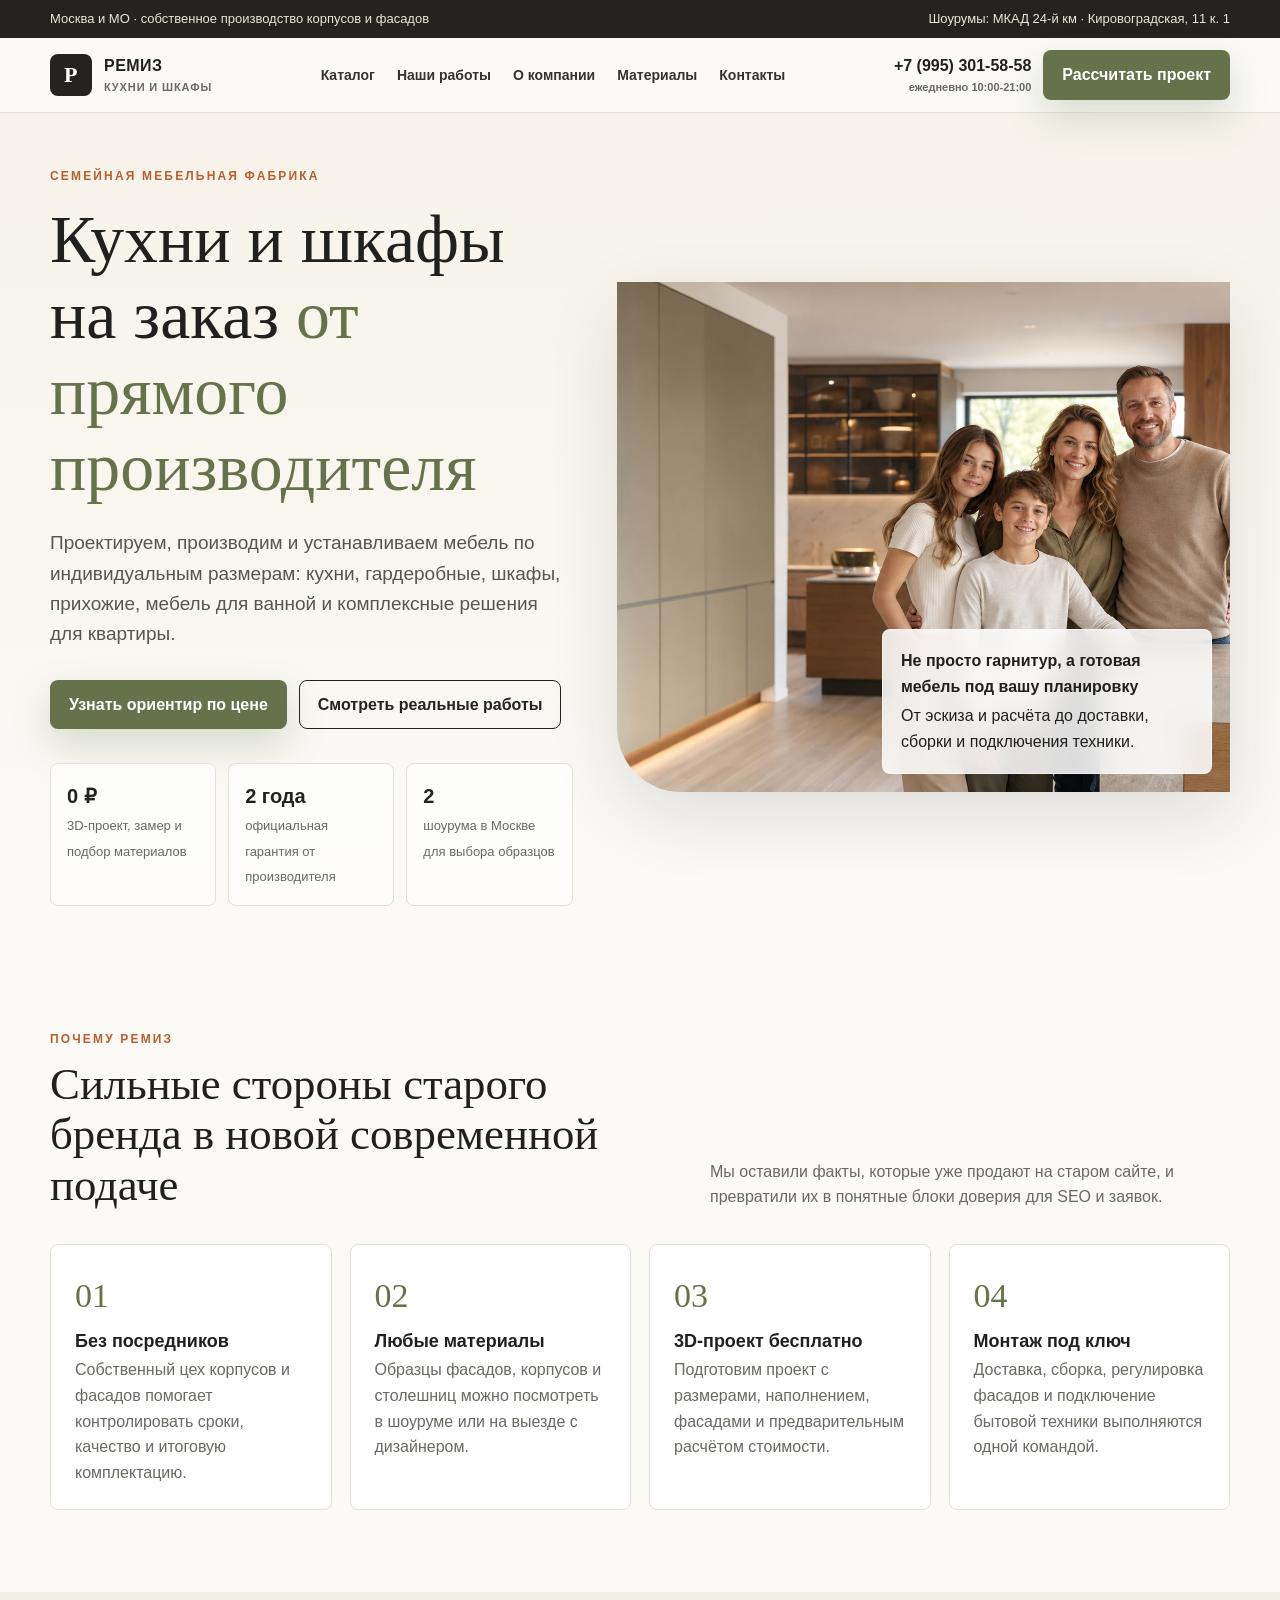
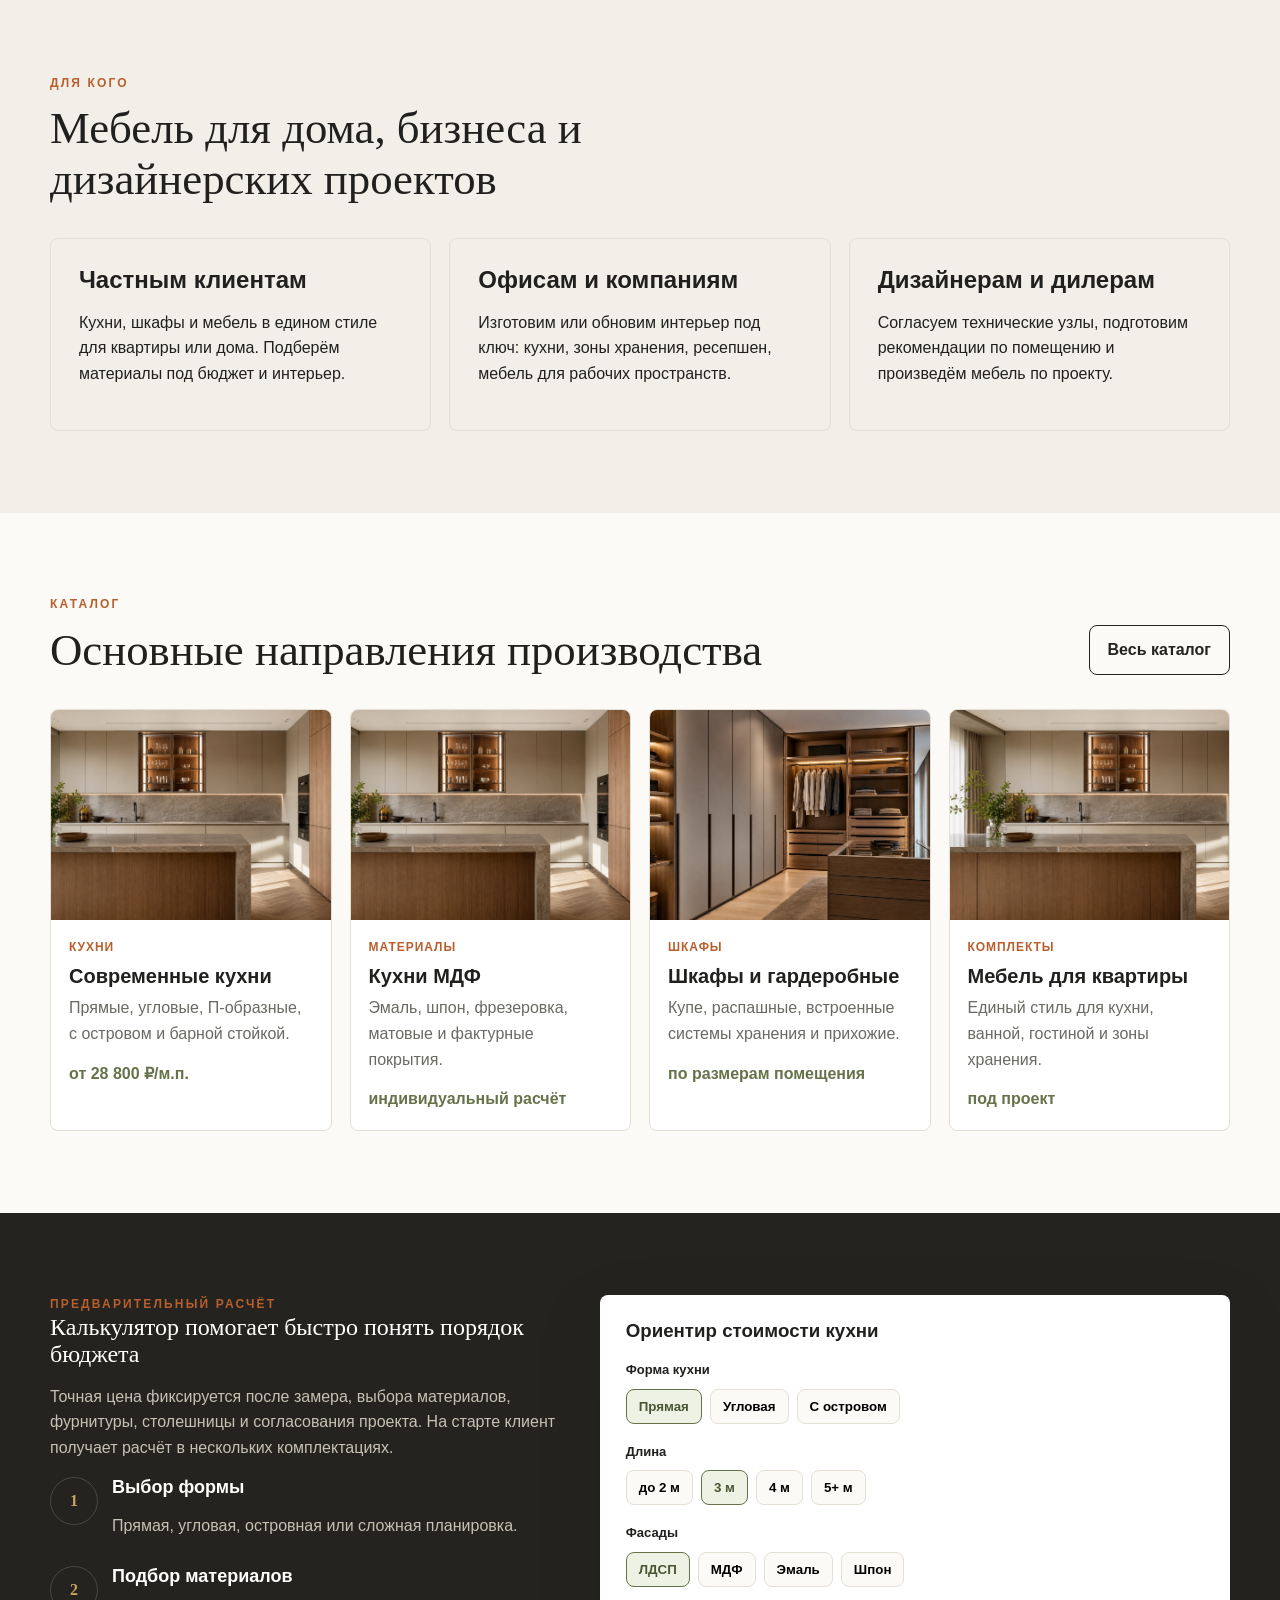
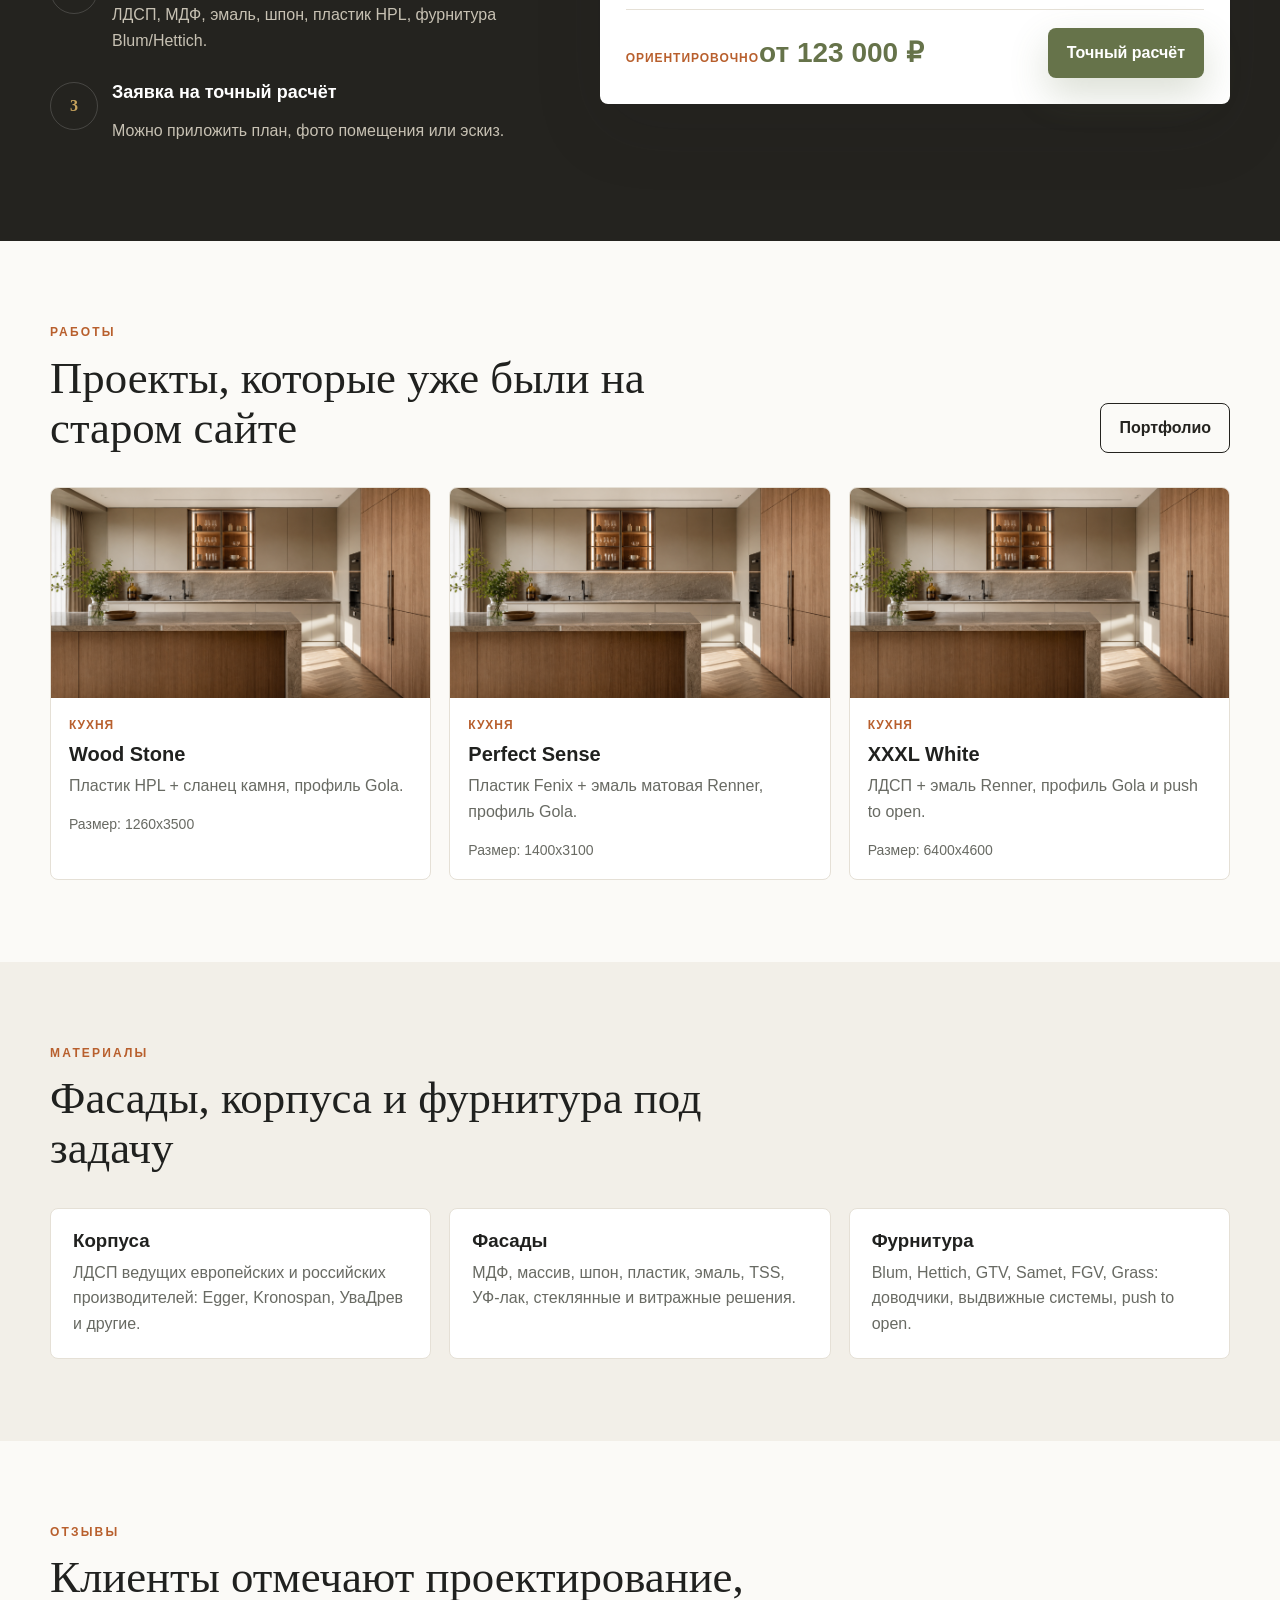
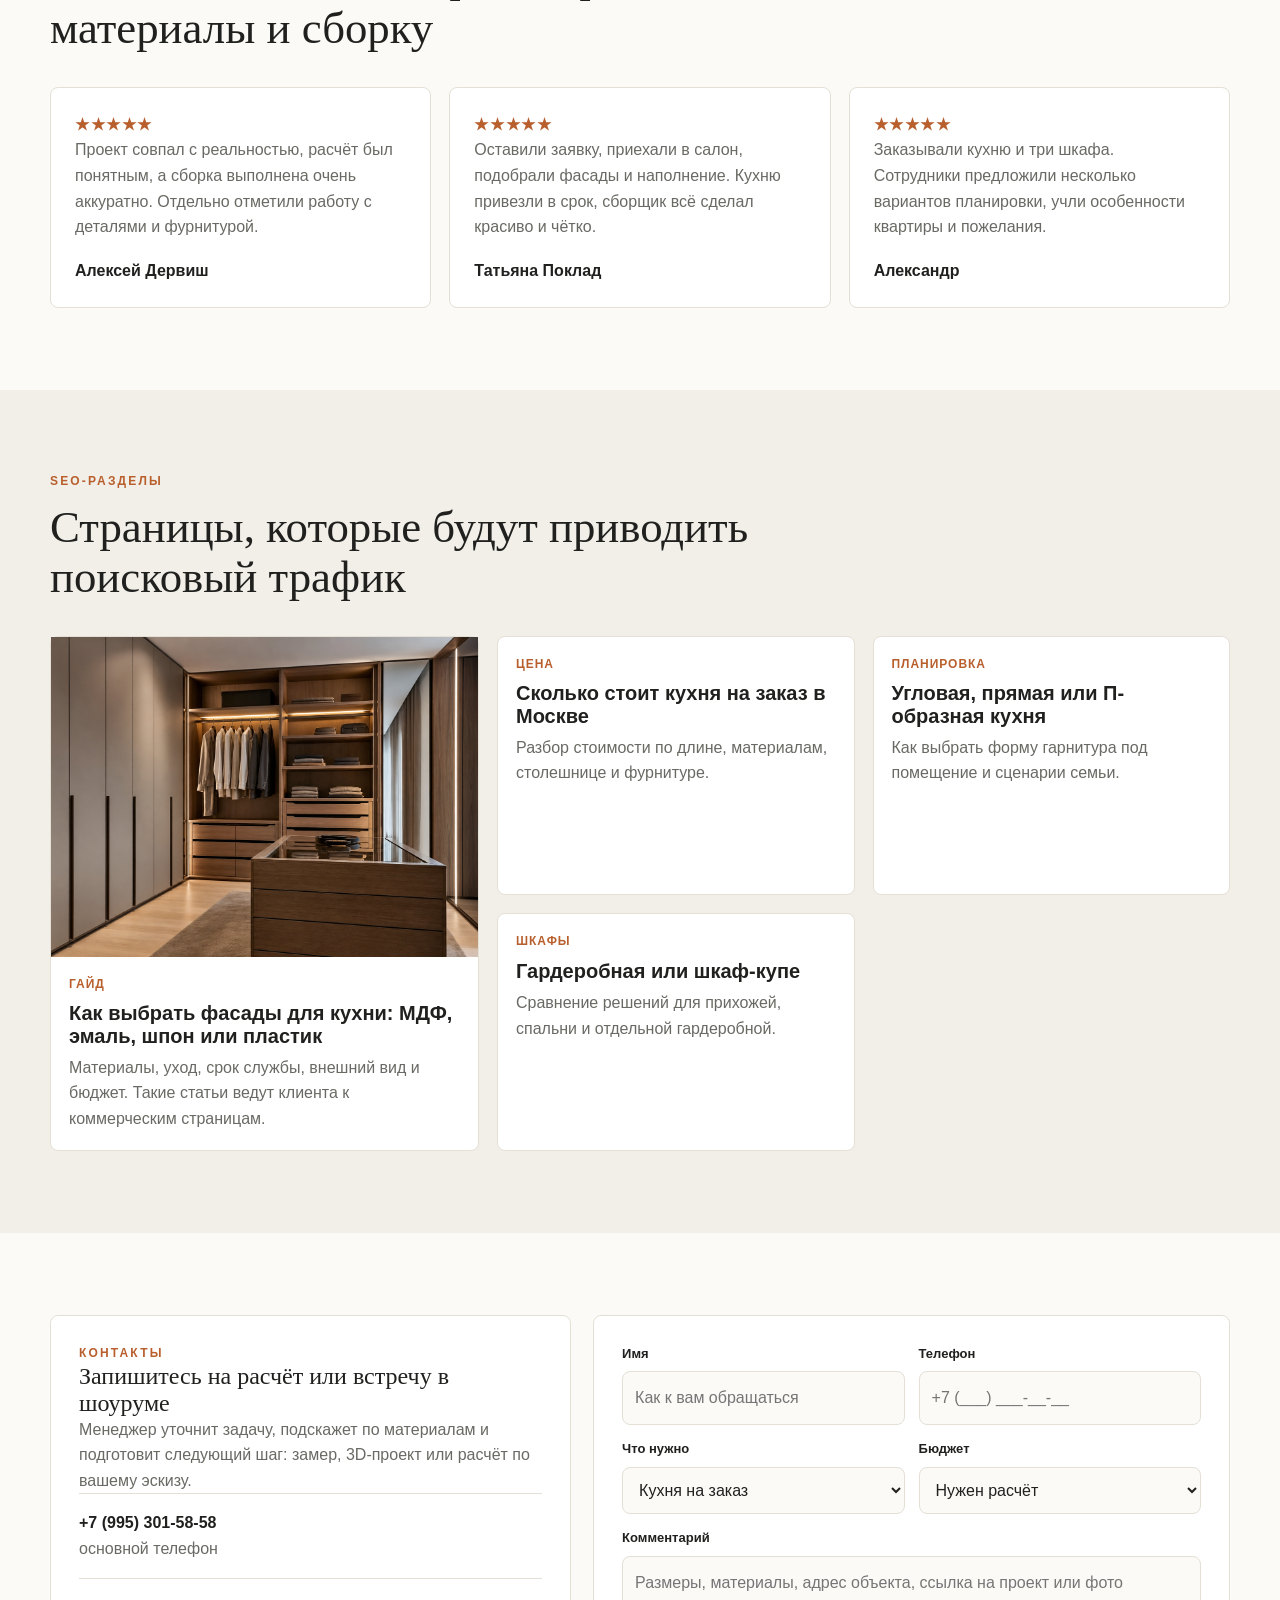
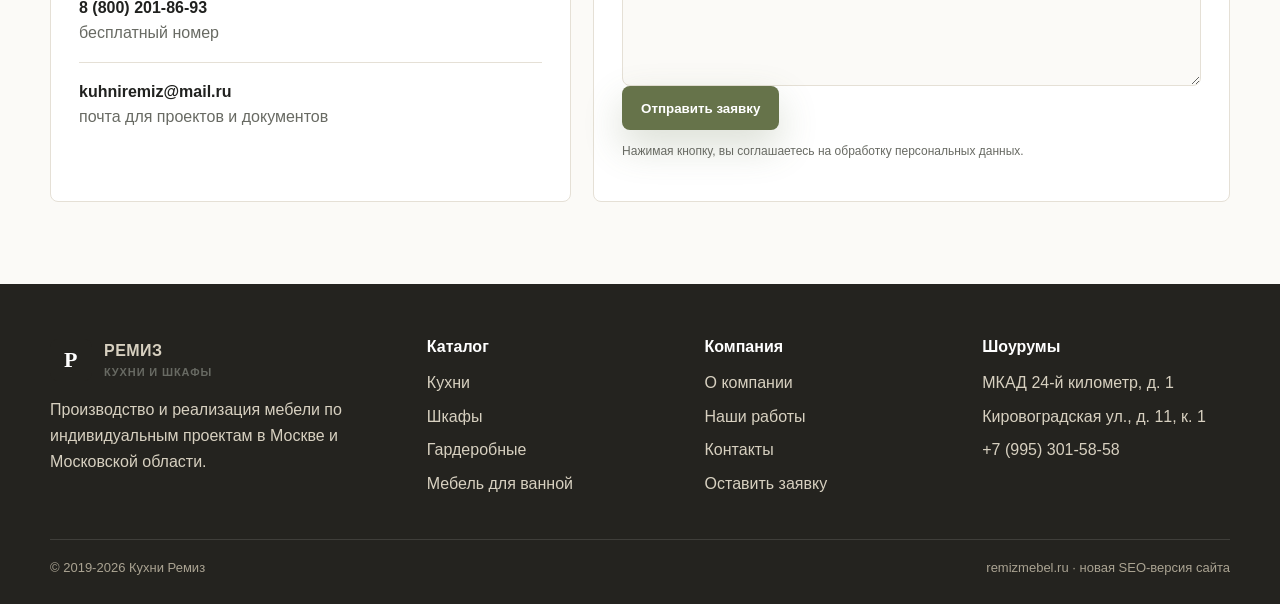
==== index.html @ f4a96357 "Launch Remiz website" ====
<!doctype html>
<html lang="ru">
<head>
  <meta charset="utf-8">
  <meta name="viewport" content="width=device-width, initial-scale=1">
  <title>Кухни и шкафы на заказ в Москве от производителя РЕМИЗ</title>
  <meta name="description" content="Кухни РЕМИЗ: кухни, шкафы, гардеробные и мебель по индивидуальным размерам в Москве и МО. Собственное производство, бесплатный 3D-проект, замер, доставка, монтаж и гарантия 2 года.">
  <link rel="canonical" href="https://remizmebel.ru/">
  <meta property="og:title" content="Кухни и шкафы РЕМИЗ">
  <meta property="og:description" content="Семейная мебельная фабрика: кухни и корпусная мебель на заказ от прямого производителя.">
  <meta property="og:type" content="website">
  <meta property="og:url" content="https://remizmebel.ru/">
  <meta property="og:image" content="https://remizmebel.ru/assets/images/hero-family-placeholder.png">
  <link rel="stylesheet" href="assets/css/remiz.css">
  <script type="application/ld+json">
  {
    "@context": "https://schema.org",
    "@type": "FurnitureStore",
    "name": "Кухни Ремиз",
    "url": "https://remizmebel.ru/",
    "email": "kuhniremiz@mail.ru",
    "telephone": ["+7-995-301-58-58", "8-800-201-86-93", "+7-926-212-86-77"],
    "address": [
      {"@type": "PostalAddress", "addressLocality": "Москва", "streetAddress": "МКАД 24-й километр, дом 1, ТЦ Твой Дом, 2 этаж"},
      {"@type": "PostalAddress", "addressLocality": "Москва", "streetAddress": "улица Кировоградская, дом 11, корпус 1, МТК АрмадаХоум, 3 этаж"}
    ],
    "areaServed": "Москва и Московская область",
    "priceRange": "₽₽"
  }
  </script>
</head>
<body>
  <div class="topline">
    <div class="wrap">
      <span>Москва и МО · собственное производство корпусов и фасадов</span>
      <span>Шоурумы: МКАД 24-й км · Кировоградская, 11 к. 1</span>
    </div>
  </div>

  <header class="site-header">
    <div class="wrap nav">
      <a class="brand" href="./">
        <span class="brand-mark">Р</span>
        <span>РЕМИЗ<small>кухни и шкафы</small></span>
      </a>
      <nav class="menu" aria-label="Главное меню">
        <a href="catalog/">Каталог</a>
        <a href="portfolio/">Наши работы</a>
        <a href="o-kompanii/">О компании</a>
        <a href="#materials">Материалы</a>
        <a href="kontakty/">Контакты</a>
      </nav>
      <div class="header-actions">
        <a class="phone" href="tel:+79953015858">+7 (995) 301-58-58<small>ежедневно 10:00-21:00</small></a>
        <a class="btn btn-primary" href="#request">Рассчитать проект</a>
        <button class="burger" type="button" aria-label="Открыть меню">☰</button>
      </div>
    </div>
  </header>

  <main>
    <section class="hero">
      <div class="wrap hero-grid">
        <div>
          <div class="eyebrow">Семейная мебельная фабрика</div>
          <h1>Кухни и шкафы на заказ <span>от прямого производителя</span></h1>
          <p class="lead">Проектируем, производим и устанавливаем мебель по индивидуальным размерам: кухни, гардеробные, шкафы, прихожие, мебель для ванной и комплексные решения для квартиры.</p>
          <div class="hero-actions">
            <a class="btn btn-primary" href="#calculator">Узнать ориентир по цене</a>
            <a class="btn btn-outline" href="portfolio/">Смотреть реальные работы</a>
          </div>
          <div class="hero-facts">
            <div class="fact"><b>0 ₽</b><span>3D-проект, замер и подбор материалов</span></div>
            <div class="fact"><b>2 года</b><span>официальная гарантия от производителя</span></div>
            <div class="fact"><b>2</b><span>шоурума в Москве для выбора образцов</span></div>
          </div>
        </div>
        <div class="hero-photo">
          <img src="assets/images/hero-family-placeholder.png" alt="Семья на современной кухне РЕМИЗ">
          <div class="hero-badge">
            <b>Не просто гарнитур, а готовая мебель под вашу планировку</b>
            <span>От эскиза и расчёта до доставки, сборки и подключения техники.</span>
          </div>
        </div>
      </div>
    </section>

    <section class="section">
      <div class="wrap">
        <div class="section-head">
          <div>
            <div class="eyebrow">Почему РЕМИЗ</div>
            <h2>Сильные стороны старого бренда в новой современной подаче</h2>
          </div>
          <p>Мы оставили факты, которые уже продают на старом сайте, и превратили их в понятные блоки доверия для SEO и заявок.</p>
        </div>
        <div class="trust-grid">
          <article class="trust-item"><div class="num">01</div><h3>Без посредников</h3><p>Собственный цех корпусов и фасадов помогает контролировать сроки, качество и итоговую комплектацию.</p></article>
          <article class="trust-item"><div class="num">02</div><h3>Любые материалы</h3><p>Образцы фасадов, корпусов и столешниц можно посмотреть в шоуруме или на выезде с дизайнером.</p></article>
          <article class="trust-item"><div class="num">03</div><h3>3D-проект бесплатно</h3><p>Подготовим проект с размерами, наполнением, фасадами и предварительным расчётом стоимости.</p></article>
          <article class="trust-item"><div class="num">04</div><h3>Монтаж под ключ</h3><p>Доставка, сборка, регулировка фасадов и подключение бытовой техники выполняются одной командой.</p></article>
        </div>
      </div>
    </section>

    <section class="section section-soft">
      <div class="wrap">
        <div class="section-head">
          <div>
            <div class="eyebrow">Для кого</div>
            <h2>Мебель для дома, бизнеса и дизайнерских проектов</h2>
          </div>
        </div>
        <div class="audience-grid">
          <article class="audience"><h3>Частным клиентам</h3><p>Кухни, шкафы и мебель в едином стиле для квартиры или дома. Подберём материалы под бюджет и интерьер.</p></article>
          <article class="audience"><h3>Офисам и компаниям</h3><p>Изготовим или обновим интерьер под ключ: кухни, зоны хранения, ресепшен, мебель для рабочих пространств.</p></article>
          <article class="audience"><h3>Дизайнерам и дилерам</h3><p>Согласуем технические узлы, подготовим рекомендации по помещению и произведём мебель по проекту.</p></article>
        </div>
      </div>
    </section>

    <section class="section" id="catalog">
      <div class="wrap">
        <div class="section-head">
          <div>
            <div class="eyebrow">Каталог</div>
            <h2>Основные направления производства</h2>
          </div>
          <a class="btn btn-outline" href="catalog/">Весь каталог</a>
        </div>
        <div class="catalog-grid">
          <article class="catalog-card"><div class="photo kitchen-1"></div><div class="body"><div class="meta">Кухни</div><h3>Современные кухни</h3><p>Прямые, угловые, П-образные, с островом и барной стойкой.</p><div class="price">от 28 800 ₽/м.п.</div></div></article>
          <article class="catalog-card"><div class="photo kitchen-2"></div><div class="body"><div class="meta">Материалы</div><h3>Кухни МДФ</h3><p>Эмаль, шпон, фрезеровка, матовые и фактурные покрытия.</p><div class="price">индивидуальный расчёт</div></div></article>
          <article class="catalog-card"><div class="photo kitchen-5"></div><div class="body"><div class="meta">Шкафы</div><h3>Шкафы и гардеробные</h3><p>Купе, распашные, встроенные системы хранения и прихожие.</p><div class="price">по размерам помещения</div></div></article>
          <article class="catalog-card"><div class="photo kitchen-4"></div><div class="body"><div class="meta">Комплекты</div><h3>Мебель для квартиры</h3><p>Единый стиль для кухни, ванной, гостиной и зоны хранения.</p><div class="price">под проект</div></div></article>
        </div>
      </div>
    </section>

    <section class="section section-dark" id="calculator">
      <div class="wrap calculator">
        <div>
          <div class="eyebrow">Предварительный расчёт</div>
          <h2 class="display">Калькулятор помогает быстро понять порядок бюджета</h2>
          <p class="muted">Точная цена фиксируется после замера, выбора материалов, фурнитуры, столешницы и согласования проекта. На старте клиент получает расчёт в нескольких комплектациях.</p>
          <div class="steps">
            <div class="step"><b>1</b><div><h3>Выбор формы</h3><p class="muted">Прямая, угловая, островная или сложная планировка.</p></div></div>
            <div class="step"><b>2</b><div><h3>Подбор материалов</h3><p class="muted">ЛДСП, МДФ, эмаль, шпон, пластик HPL, фурнитура Blum/Hettich.</p></div></div>
            <div class="step"><b>3</b><div><h3>Заявка на точный расчёт</h3><p class="muted">Можно приложить план, фото помещения или эскиз.</p></div></div>
          </div>
        </div>
        <div class="calc-panel" data-calc>
          <h3>Ориентир стоимости кухни</h3>
          <div class="calc-row">
            <label>Форма кухни</label>
            <div class="chips">
              <button class="chip is-active" data-form="straight" type="button">Прямая</button>
              <button class="chip" data-form="corner" type="button">Угловая</button>
              <button class="chip" data-form="island" type="button">С островом</button>
            </div>
          </div>
          <div class="calc-row">
            <label>Длина</label>
            <div class="chips">
              <button class="chip" data-length="2" type="button">до 2 м</button>
              <button class="chip is-active" data-length="3" type="button">3 м</button>
              <button class="chip" data-length="4" type="button">4 м</button>
              <button class="chip" data-length="5" type="button">5+ м</button>
            </div>
          </div>
          <div class="calc-row">
            <label>Фасады</label>
            <div class="chips">
              <button class="chip is-active" data-material="ldsp" type="button">ЛДСП</button>
              <button class="chip" data-material="mdf" type="button">МДФ</button>
              <button class="chip" data-material="enamel" type="button">Эмаль</button>
              <button class="chip" data-material="veneer" type="button">Шпон</button>
            </div>
          </div>
          <div class="range-line">
            <div><span class="meta">Ориентировочно</span><strong data-price>от 123 000 ₽</strong></div>
            <a class="btn btn-primary" href="#request">Точный расчёт</a>
          </div>
        </div>
      </div>
    </section>

    <section class="section">
      <div class="wrap">
        <div class="section-head">
          <div>
            <div class="eyebrow">Работы</div>
            <h2>Проекты, которые уже были на старом сайте</h2>
          </div>
          <a class="btn btn-outline" href="portfolio/">Портфолио</a>
        </div>
        <div class="portfolio-grid">
          <article class="project-card"><div class="photo kitchen-1"></div><div class="body"><div class="meta">Кухня</div><h3>Wood Stone</h3><p>Пластик HPL + сланец камня, профиль Gola.</p><div class="specs"><span>Размер: 1260х3500</span></div></div></article>
          <article class="project-card"><div class="photo kitchen-2"></div><div class="body"><div class="meta">Кухня</div><h3>Perfect Sense</h3><p>Пластик Fenix + эмаль матовая Renner, профиль Gola.</p><div class="specs"><span>Размер: 1400х3100</span></div></div></article>
          <article class="project-card"><div class="photo kitchen-3"></div><div class="body"><div class="meta">Кухня</div><h3>XXXL White</h3><p>ЛДСП + эмаль Renner, профиль Gola и push to open.</p><div class="specs"><span>Размер: 6400х4600</span></div></div></article>
        </div>
      </div>
    </section>

    <section class="section section-soft" id="materials">
      <div class="wrap">
        <div class="section-head">
          <div>
            <div class="eyebrow">Материалы</div>
            <h2>Фасады, корпуса и фурнитура под задачу</h2>
          </div>
        </div>
        <div class="material-grid">
          <article class="material"><h3>Корпуса</h3><p>ЛДСП ведущих европейских и российских производителей: Egger, Kronospan, УваДрев и другие.</p></article>
          <article class="material"><h3>Фасады</h3><p>МДФ, массив, шпон, пластик, эмаль, TSS, УФ-лак, стеклянные и витражные решения.</p></article>
          <article class="material"><h3>Фурнитура</h3><p>Blum, Hettich, GTV, Samet, FGV, Grass: доводчики, выдвижные системы, push to open.</p></article>
        </div>
      </div>
    </section>

    <section class="section">
      <div class="wrap">
        <div class="section-head">
          <div>
            <div class="eyebrow">Отзывы</div>
            <h2>Клиенты отмечают проектирование, материалы и сборку</h2>
          </div>
        </div>
        <div class="review-grid">
          <article class="review"><div class="stars">★★★★★</div><p>Проект совпал с реальностью, расчёт был понятным, а сборка выполнена очень аккуратно. Отдельно отметили работу с деталями и фурнитурой.</p><footer>Алексей Дервиш</footer></article>
          <article class="review"><div class="stars">★★★★★</div><p>Оставили заявку, приехали в салон, подобрали фасады и наполнение. Кухню привезли в срок, сборщик всё сделал красиво и чётко.</p><footer>Татьяна Поклад</footer></article>
          <article class="review"><div class="stars">★★★★★</div><p>Заказывали кухню и три шкафа. Сотрудники предложили несколько вариантов планировки, учли особенности квартиры и пожелания.</p><footer>Александр</footer></article>
        </div>
      </div>
    </section>

    <section class="section section-soft">
      <div class="wrap">
        <div class="section-head">
          <div>
            <div class="eyebrow">SEO-разделы</div>
            <h2>Страницы, которые будут приводить поисковый трафик</h2>
          </div>
        </div>
        <div class="blog-grid">
          <article class="article featured"><div class="photo kitchen-6"></div><div class="body"><div class="meta">Гайд</div><h3>Как выбрать фасады для кухни: МДФ, эмаль, шпон или пластик</h3><p>Материалы, уход, срок службы, внешний вид и бюджет. Такие статьи ведут клиента к коммерческим страницам.</p></div></article>
          <article class="article"><div class="body"><div class="meta">Цена</div><h3>Сколько стоит кухня на заказ в Москве</h3><p>Разбор стоимости по длине, материалам, столешнице и фурнитуре.</p></div></article>
          <article class="article"><div class="body"><div class="meta">Планировка</div><h3>Угловая, прямая или П-образная кухня</h3><p>Как выбрать форму гарнитура под помещение и сценарии семьи.</p></div></article>
          <article class="article"><div class="body"><div class="meta">Шкафы</div><h3>Гардеробная или шкаф-купе</h3><p>Сравнение решений для прихожей, спальни и отдельной гардеробной.</p></div></article>
        </div>
      </div>
    </section>

    <section class="section" id="request">
      <div class="wrap contact-grid">
        <div class="contact-panel">
          <div class="eyebrow">Контакты</div>
          <h2 class="display">Запишитесь на расчёт или встречу в шоуруме</h2>
          <p>Менеджер уточнит задачу, подскажет по материалам и подготовит следующий шаг: замер, 3D-проект или расчёт по вашему эскизу.</p>
          <div class="contact-line"><b>+7 (995) 301-58-58</b><span>основной телефон</span></div>
          <div class="contact-line"><b>8 (800) 201-86-93</b><span>бесплатный номер</span></div>
          <div class="contact-line"><b>kuhniremiz@mail.ru</b><span>почта для проектов и документов</span></div>
        </div>
        <form class="form-panel" action="#" method="post">
          <div class="form-grid">
            <div class="field"><label for="name">Имя</label><input id="name" name="name" autocomplete="name" placeholder="Как к вам обращаться"></div>
            <div class="field"><label for="phone">Телефон</label><input id="phone" name="phone" autocomplete="tel" placeholder="+7 (___) ___-__-__"></div>
            <div class="field"><label for="type">Что нужно</label><select id="type" name="type"><option>Кухня на заказ</option><option>Шкаф или гардеробная</option><option>Мебель для ванной</option><option>Комплексная мебель для квартиры</option></select></div>
            <div class="field"><label for="budget">Бюджет</label><select id="budget" name="budget"><option>Нужен расчёт</option><option>до 300 000 ₽</option><option>300 000 - 700 000 ₽</option><option>от 700 000 ₽</option></select></div>
            <div class="field full"><label for="comment">Комментарий</label><textarea id="comment" name="comment" rows="4" placeholder="Размеры, материалы, адрес объекта, ссылка на проект или фото"></textarea></div>
          </div>
          <button class="btn btn-primary" type="submit">Отправить заявку</button>
          <p class="policy">Нажимая кнопку, вы соглашаетесь на обработку персональных данных.</p>
        </form>
      </div>
    </section>
  </main>

  <footer class="footer">
    <div class="wrap">
      <div class="footer-grid">
        <div>
          <a class="brand" href="./"><span class="brand-mark">Р</span><span>РЕМИЗ<small>кухни и шкафы</small></span></a>
          <p>Производство и реализация мебели по индивидуальным проектам в Москве и Московской области.</p>
        </div>
        <div><h3>Каталог</h3><ul><li><a href="catalog/">Кухни</a></li><li><a href="catalog/">Шкафы</a></li><li><a href="catalog/">Гардеробные</a></li><li><a href="catalog/">Мебель для ванной</a></li></ul></div>
        <div><h3>Компания</h3><ul><li><a href="o-kompanii/">О компании</a></li><li><a href="portfolio/">Наши работы</a></li><li><a href="kontakty/">Контакты</a></li><li><a href="#request">Оставить заявку</a></li></ul></div>
        <div><h3>Шоурумы</h3><ul><li>МКАД 24-й километр, д. 1</li><li>Кировоградская ул., д. 11, к. 1</li><li><a href="tel:+79953015858">+7 (995) 301-58-58</a></li></ul></div>
      </div>
      <div class="footer-bottom"><span>© 2019-2026 Кухни Ремиз</span><span>remizmebel.ru · новая SEO-версия сайта</span></div>
    </div>
  </footer>
  <script src="assets/js/remiz.js" defer></script>
</body>
</html>
---- assets/css/remiz.css ----
:root {
  --ink: #20211f;
  --muted: #686a63;
  --line: #e5e0d6;
  --paper: #fbfaf7;
  --soft: #f2efe8;
  --dark: #24231f;
  --green: #66734a;
  --green-dark: #495535;
  --clay: #b85f2d;
  --gold: #c8a45d;
  --white: #fff;
  --radius: 8px;
  --shadow: 0 24px 70px rgba(36, 35, 31, .12);
}

* {
  box-sizing: border-box;
}

html {
  scroll-behavior: smooth;
}

body {
  margin: 0;
  color: var(--ink);
  background: var(--paper);
  font-family: Inter, "Segoe UI", Arial, sans-serif;
  line-height: 1.6;
  -webkit-font-smoothing: antialiased;
}

img {
  display: block;
  max-width: 100%;
}

a {
  color: inherit;
  text-decoration: none;
}

.wrap {
  width: min(1180px, calc(100% - 40px));
  margin: 0 auto;
}

.topline {
  background: var(--dark);
  color: #ebe6d8;
  font-size: 13px;
}

.topline .wrap {
  display: flex;
  min-height: 38px;
  align-items: center;
  justify-content: space-between;
  gap: 24px;
}

.site-header {
  position: sticky;
  top: 0;
  z-index: 20;
  background: rgba(251, 250, 247, .92);
  border-bottom: 1px solid rgba(229, 224, 214, .9);
  backdrop-filter: blur(16px);
}

.nav {
  display: flex;
  min-height: 74px;
  align-items: center;
  gap: 28px;
}

.brand {
  display: inline-flex;
  align-items: center;
  gap: 12px;
  min-width: max-content;
  font-weight: 800;
  letter-spacing: .03em;
}

.brand-mark {
  display: grid;
  width: 42px;
  height: 42px;
  place-items: center;
  border-radius: var(--radius);
  background: var(--dark);
  color: var(--white);
  font-family: Georgia, serif;
  font-size: 22px;
}

.brand small {
  display: block;
  color: var(--muted);
  font-size: 11px;
  font-weight: 600;
  letter-spacing: .08em;
  text-transform: uppercase;
}

.menu {
  display: flex;
  flex: 1;
  justify-content: center;
  gap: 22px;
  font-size: 14px;
  font-weight: 700;
}

.menu a {
  color: #34342f;
}

.menu a:hover,
.footer a:hover {
  color: var(--clay);
}

.header-actions {
  display: flex;
  align-items: center;
  gap: 12px;
}

.phone {
  text-align: right;
  font-weight: 800;
}

.phone small {
  display: block;
  color: var(--muted);
  font-size: 11px;
  font-weight: 600;
}

.btn {
  display: inline-flex;
  min-height: 44px;
  align-items: center;
  justify-content: center;
  border: 1px solid transparent;
  border-radius: var(--radius);
  padding: 11px 18px;
  font-weight: 800;
  cursor: pointer;
  transition: transform .18s ease, box-shadow .18s ease, background .18s ease;
}

.btn:hover {
  transform: translateY(-1px);
}

.btn-primary {
  background: var(--green);
  color: var(--white);
  box-shadow: 0 16px 38px rgba(102, 115, 74, .24);
}

.btn-primary:hover {
  background: var(--green-dark);
}

.btn-dark {
  background: var(--dark);
  color: var(--white);
}

.btn-outline {
  border-color: var(--dark);
  background: transparent;
  color: var(--dark);
}

.btn-light {
  background: var(--white);
  color: var(--dark);
}

.burger {
  display: none;
  width: 44px;
  height: 44px;
  border: 1px solid var(--line);
  border-radius: var(--radius);
  background: var(--white);
  font-size: 22px;
}

.hero {
  position: relative;
  overflow: hidden;
  background: linear-gradient(180deg, #f7f3ea 0%, var(--paper) 100%);
}

.hero-grid {
  display: grid;
  min-height: 660px;
  grid-template-columns: .92fr 1.08fr;
  align-items: center;
  gap: 44px;
  padding: 54px 0 42px;
}

.eyebrow {
  color: var(--clay);
  font-size: 12px;
  font-weight: 900;
  letter-spacing: .18em;
  text-transform: uppercase;
}

h1,
h2,
h3 {
  margin: 0;
  line-height: 1.12;
}

h1,
.display {
  font-family: Georgia, "Times New Roman", serif;
  font-weight: 500;
}

h1 {
  max-width: 700px;
  margin-top: 16px;
  font-size: clamp(38px, 5.3vw, 72px);
}

h1 span,
h2 span {
  color: var(--green);
}

.lead {
  max-width: 610px;
  margin: 22px 0 0;
  color: #55574f;
  font-size: 19px;
}

.hero-actions {
  display: flex;
  flex-wrap: wrap;
  gap: 12px;
  margin-top: 30px;
}

.hero-facts {
  display: grid;
  grid-template-columns: repeat(3, 1fr);
  gap: 12px;
  margin-top: 34px;
}

.fact {
  border: 1px solid var(--line);
  border-radius: var(--radius);
  background: rgba(255, 255, 255, .7);
  padding: 16px;
}

.fact b {
  display: block;
  color: var(--dark);
  font-size: 20px;
}

.fact span {
  color: var(--muted);
  font-size: 13px;
}

.hero-photo {
  position: relative;
  overflow: hidden;
  min-height: 510px;
  border-radius: 0 0 0 64px;
  box-shadow: var(--shadow);
}

.hero-photo img {
  width: 100%;
  height: 100%;
  min-height: 510px;
  object-fit: cover;
}

.hero-badge {
  position: absolute;
  right: 18px;
  bottom: 18px;
  width: min(330px, calc(100% - 36px));
  border: 1px solid rgba(255, 255, 255, .55);
  border-radius: var(--radius);
  background: rgba(255, 255, 255, .86);
  padding: 18px;
  backdrop-filter: blur(12px);
}

.hero-badge b {
  display: block;
  margin-bottom: 4px;
}

.section {
  padding: 82px 0;
}

.section-soft {
  background: var(--soft);
}

.section-dark {
  background: var(--dark);
  color: var(--white);
}

.section-head {
  display: flex;
  align-items: end;
  justify-content: space-between;
  gap: 24px;
  margin-bottom: 34px;
}

.section-head h2 {
  max-width: 720px;
  margin-top: 10px;
  font-family: Georgia, "Times New Roman", serif;
  font-size: clamp(29px, 3.5vw, 46px);
  font-weight: 500;
}

.section-head p {
  max-width: 520px;
  margin: 10px 0 0;
  color: var(--muted);
}

.section-dark .section-head p,
.section-dark .muted {
  color: #c7c1b3;
}

.trust-grid,
.audience-grid,
.catalog-grid,
.portfolio-grid,
.material-grid,
.review-grid,
.blog-grid {
  display: grid;
  gap: 18px;
}

.trust-grid {
  grid-template-columns: repeat(4, 1fr);
}

.trust-item,
.audience,
.catalog-card,
.project-card,
.material,
.review,
.article,
.contact-panel,
.form-panel {
  border: 1px solid var(--line);
  border-radius: var(--radius);
  background: var(--white);
}

.trust-item {
  padding: 24px;
}

.trust-item .num {
  color: var(--green);
  font-family: Georgia, serif;
  font-size: 34px;
}

.trust-item h3 {
  margin: 8px 0 6px;
  font-size: 18px;
}

.trust-item p,
.catalog-card p,
.project-card p,
.material p,
.review p,
.article p,
.contact-panel p {
  color: var(--muted);
  margin: 0;
}

.audience-grid {
  grid-template-columns: repeat(3, 1fr);
}

.audience {
  padding: 28px;
  background: transparent;
}

.audience h3 {
  margin-bottom: 10px;
  font-size: 24px;
}

.catalog-grid {
  grid-template-columns: repeat(4, 1fr);
}

.catalog-card {
  overflow: hidden;
}

.photo {
  min-height: 210px;
  background: var(--soft) center / cover;
}

.photo.kitchen-1 { background-image: url("../images/kitchen-modern-placeholder.png"); }
.photo.kitchen-2 { background-image: url("../images/kitchen-modern-placeholder.png"); background-position: center 42%; }
.photo.kitchen-3 { background-image: url("../images/kitchen-modern-placeholder.png"); background-position: right center; }
.photo.kitchen-4 { background-image: url("../images/kitchen-modern-placeholder.png"); background-position: left center; }
.photo.kitchen-5 { background-image: url("../images/wardrobe-placeholder.png"); }
.photo.kitchen-6 { background-image: url("../images/wardrobe-placeholder.png"); background-position: right center; }

.catalog-card .body,
.project-card .body,
.article .body {
  padding: 18px;
}

.meta {
  color: var(--clay);
  font-size: 12px;
  font-weight: 900;
  letter-spacing: .08em;
  text-transform: uppercase;
}

.catalog-card h3,
.project-card h3,
.article h3 {
  margin: 8px 0 8px;
  font-size: 20px;
}

.price {
  margin-top: 14px;
  color: var(--green);
  font-weight: 900;
}

.portfolio-grid {
  grid-template-columns: repeat(3, 1fr);
}

.project-card {
  overflow: hidden;
}

.project-card .specs {
  display: grid;
  gap: 8px;
  margin-top: 14px;
  color: var(--muted);
  font-size: 14px;
}

.calculator {
  display: grid;
  grid-template-columns: .9fr 1.1fr;
  gap: 34px;
  align-items: start;
}

.calc-panel {
  border-radius: var(--radius);
  background: var(--white);
  padding: 26px;
  color: var(--ink);
  box-shadow: var(--shadow);
}

.calc-row {
  margin-top: 18px;
}

.calc-row label {
  display: block;
  margin-bottom: 8px;
  font-size: 13px;
  font-weight: 900;
}

.chips {
  display: flex;
  flex-wrap: wrap;
  gap: 8px;
}

.chip {
  border: 1px solid var(--line);
  border-radius: var(--radius);
  background: var(--paper);
  padding: 9px 12px;
  font-weight: 800;
  cursor: pointer;
}

.chip.is-active {
  border-color: var(--green);
  background: #eef2e4;
  color: var(--green-dark);
}

.range-line {
  display: flex;
  align-items: center;
  justify-content: space-between;
  gap: 14px;
  margin-top: 22px;
  border-top: 1px solid var(--line);
  padding-top: 18px;
}

.range-line strong {
  color: var(--green);
  font-size: 28px;
}

.steps {
  display: grid;
  gap: 12px;
}

.step {
  display: grid;
  grid-template-columns: 48px 1fr;
  gap: 14px;
  align-items: start;
}

.step b {
  display: grid;
  width: 48px;
  height: 48px;
  place-items: center;
  border: 1px solid rgba(255, 255, 255, .16);
  border-radius: 50%;
  color: var(--gold);
  font-family: Georgia, serif;
}

.step h3 {
  color: var(--white);
  font-size: 18px;
}

.material-grid {
  grid-template-columns: repeat(3, 1fr);
}

.material {
  padding: 22px;
}

.material h3 {
  margin-bottom: 8px;
}

.review-grid {
  grid-template-columns: repeat(3, 1fr);
}

.review {
  padding: 24px;
}

.stars {
  color: var(--clay);
  letter-spacing: .1em;
  font-weight: 900;
}

.review footer {
  margin-top: 18px;
  color: var(--ink);
  font-weight: 900;
}

.blog-grid {
  grid-template-columns: 1.2fr 1fr 1fr;
}

.article {
  padding: 0;
}

.article.featured {
  grid-row: span 2;
}

.article.featured .photo {
  min-height: 320px;
}

.cta-band {
  display: grid;
  grid-template-columns: 1fr auto;
  gap: 24px;
  align-items: center;
  border-radius: var(--radius);
  background: var(--green);
  color: var(--white);
  padding: 34px;
}

.cta-band h2 {
  font-family: Georgia, serif;
  font-size: clamp(28px, 3vw, 40px);
}

.contact-grid {
  display: grid;
  grid-template-columns: .9fr 1.1fr;
  gap: 22px;
}

.contact-panel,
.form-panel {
  padding: 28px;
}

.contact-line {
  padding: 16px 0;
  border-top: 1px solid var(--line);
}

.contact-line b {
  display: block;
}

.contact-line span {
  color: var(--muted);
}

.form-grid {
  display: grid;
  grid-template-columns: 1fr 1fr;
  gap: 14px;
}

.field {
  display: grid;
  gap: 7px;
}

.field.full {
  grid-column: 1 / -1;
}

.field label {
  font-size: 13px;
  font-weight: 900;
}

.field input,
.field select,
.field textarea {
  width: 100%;
  border: 1px solid var(--line);
  border-radius: var(--radius);
  background: var(--paper);
  padding: 13px 12px;
  color: var(--ink);
  font: inherit;
}

.field input:focus,
.field select:focus,
.field textarea:focus {
  outline: 2px solid rgba(102, 115, 74, .22);
  border-color: var(--green);
}

.policy {
  color: var(--muted);
  font-size: 12px;
}

.page-hero {
  padding: 70px 0 46px;
  background: var(--soft);
}

.page-hero h1 {
  max-width: 850px;
}

.seo-text {
  max-width: 860px;
  color: #4f514b;
}

.seo-text h2,
.seo-text h3 {
  margin-top: 28px;
  color: var(--ink);
}

.footer {
  background: var(--dark);
  color: #d7d0c0;
  padding: 54px 0 26px;
}

.footer-grid {
  display: grid;
  grid-template-columns: 1.4fr 1fr 1fr 1fr;
  gap: 30px;
}

.footer h3 {
  color: var(--white);
  font-size: 16px;
}

.footer ul {
  margin: 14px 0 0;
  padding: 0;
  list-style: none;
}

.footer li {
  margin: 8px 0;
}

.footer-bottom {
  display: flex;
  justify-content: space-between;
  gap: 20px;
  margin-top: 34px;
  border-top: 1px solid rgba(255, 255, 255, .12);
  padding-top: 18px;
  color: #aaa392;
  font-size: 13px;
}

@media (max-width: 980px) {
  .menu,
  .phone {
    display: none;
  }

  .burger {
    display: inline-grid;
    place-items: center;
  }

  .menu.is-open {
    position: absolute;
    top: 74px;
    right: 20px;
    left: 20px;
    display: grid;
    justify-content: stretch;
    gap: 0;
    border: 1px solid var(--line);
    border-radius: var(--radius);
    background: var(--white);
    box-shadow: var(--shadow);
  }

  .menu.is-open a {
    padding: 14px 18px;
    border-bottom: 1px solid var(--line);
  }

  .hero-grid,
  .calculator,
  .contact-grid {
    grid-template-columns: 1fr;
  }

  .hero-grid {
    min-height: auto;
  }

  .hero-photo,
  .hero-photo img {
    min-height: 420px;
  }

  .trust-grid,
  .catalog-grid,
  .portfolio-grid,
  .material-grid,
  .review-grid,
  .blog-grid,
  .footer-grid {
    grid-template-columns: 1fr 1fr;
  }

  .audience-grid {
    grid-template-columns: 1fr;
  }

  .article.featured {
    grid-row: auto;
  }
}

@media (max-width: 640px) {
  .wrap {
    width: min(100% - 28px, 1180px);
  }

  .topline .wrap,
  .section-head,
  .cta-band,
  .footer-bottom,
  .range-line {
    align-items: start;
    flex-direction: column;
    display: flex;
  }

  .hero-grid {
    padding-top: 34px;
  }

  .hero-facts,
  .trust-grid,
  .catalog-grid,
  .portfolio-grid,
  .material-grid,
  .review-grid,
  .blog-grid,
  .footer-grid,
  .form-grid {
    grid-template-columns: 1fr;
  }

  .header-actions .btn {
    display: none;
  }

  .section {
    padding: 58px 0;
  }
}
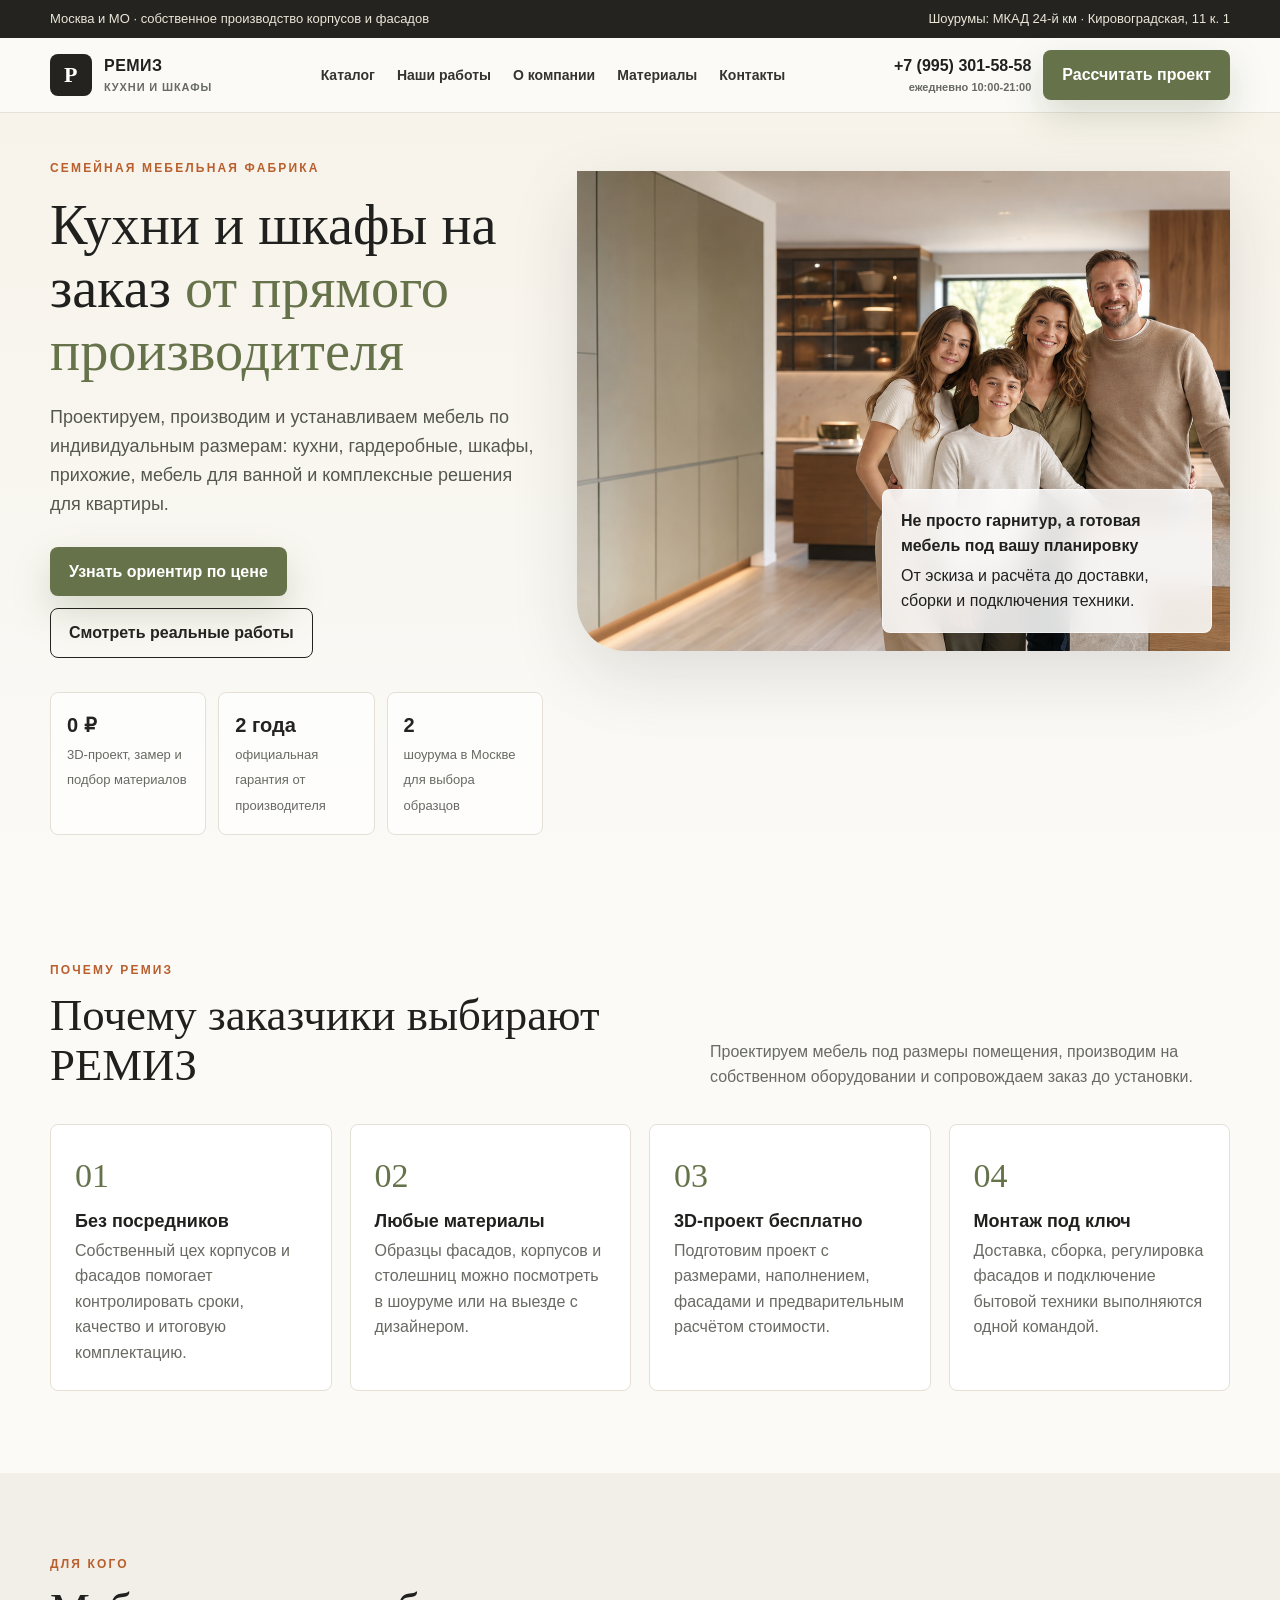
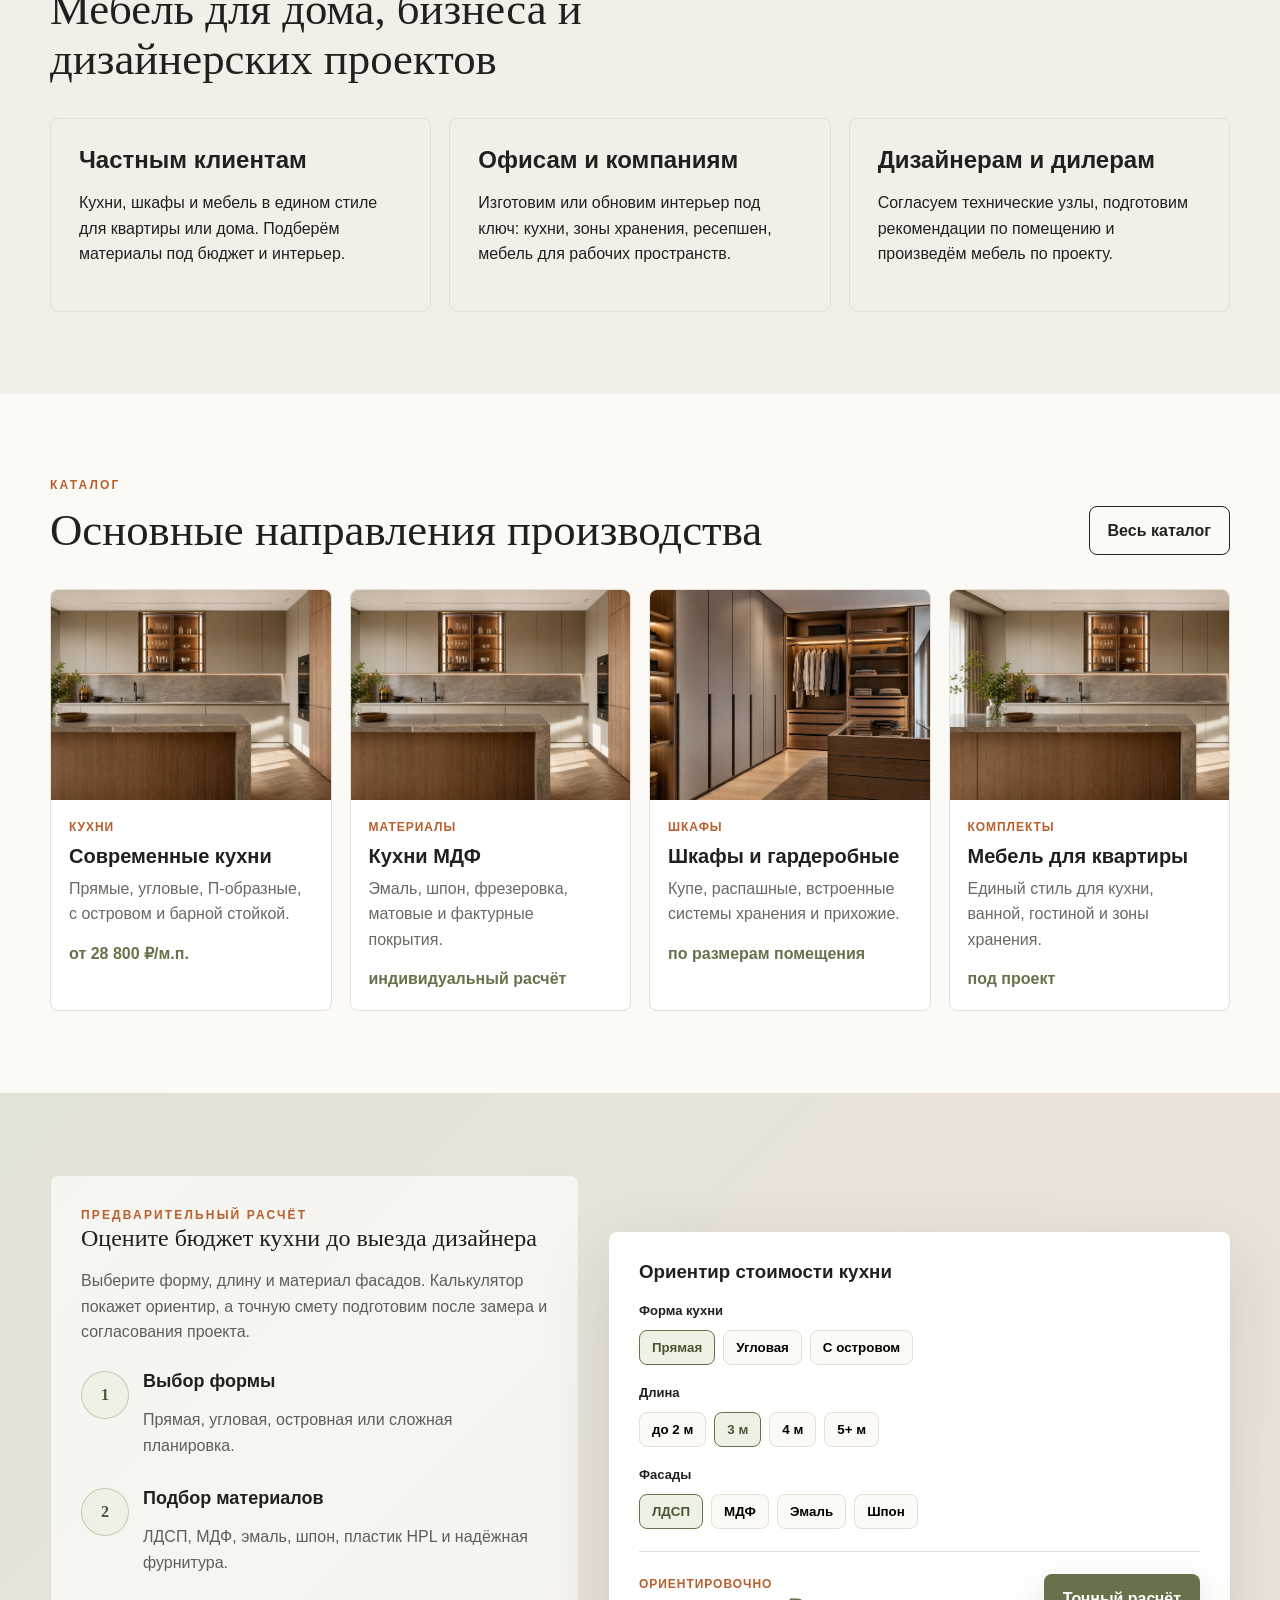
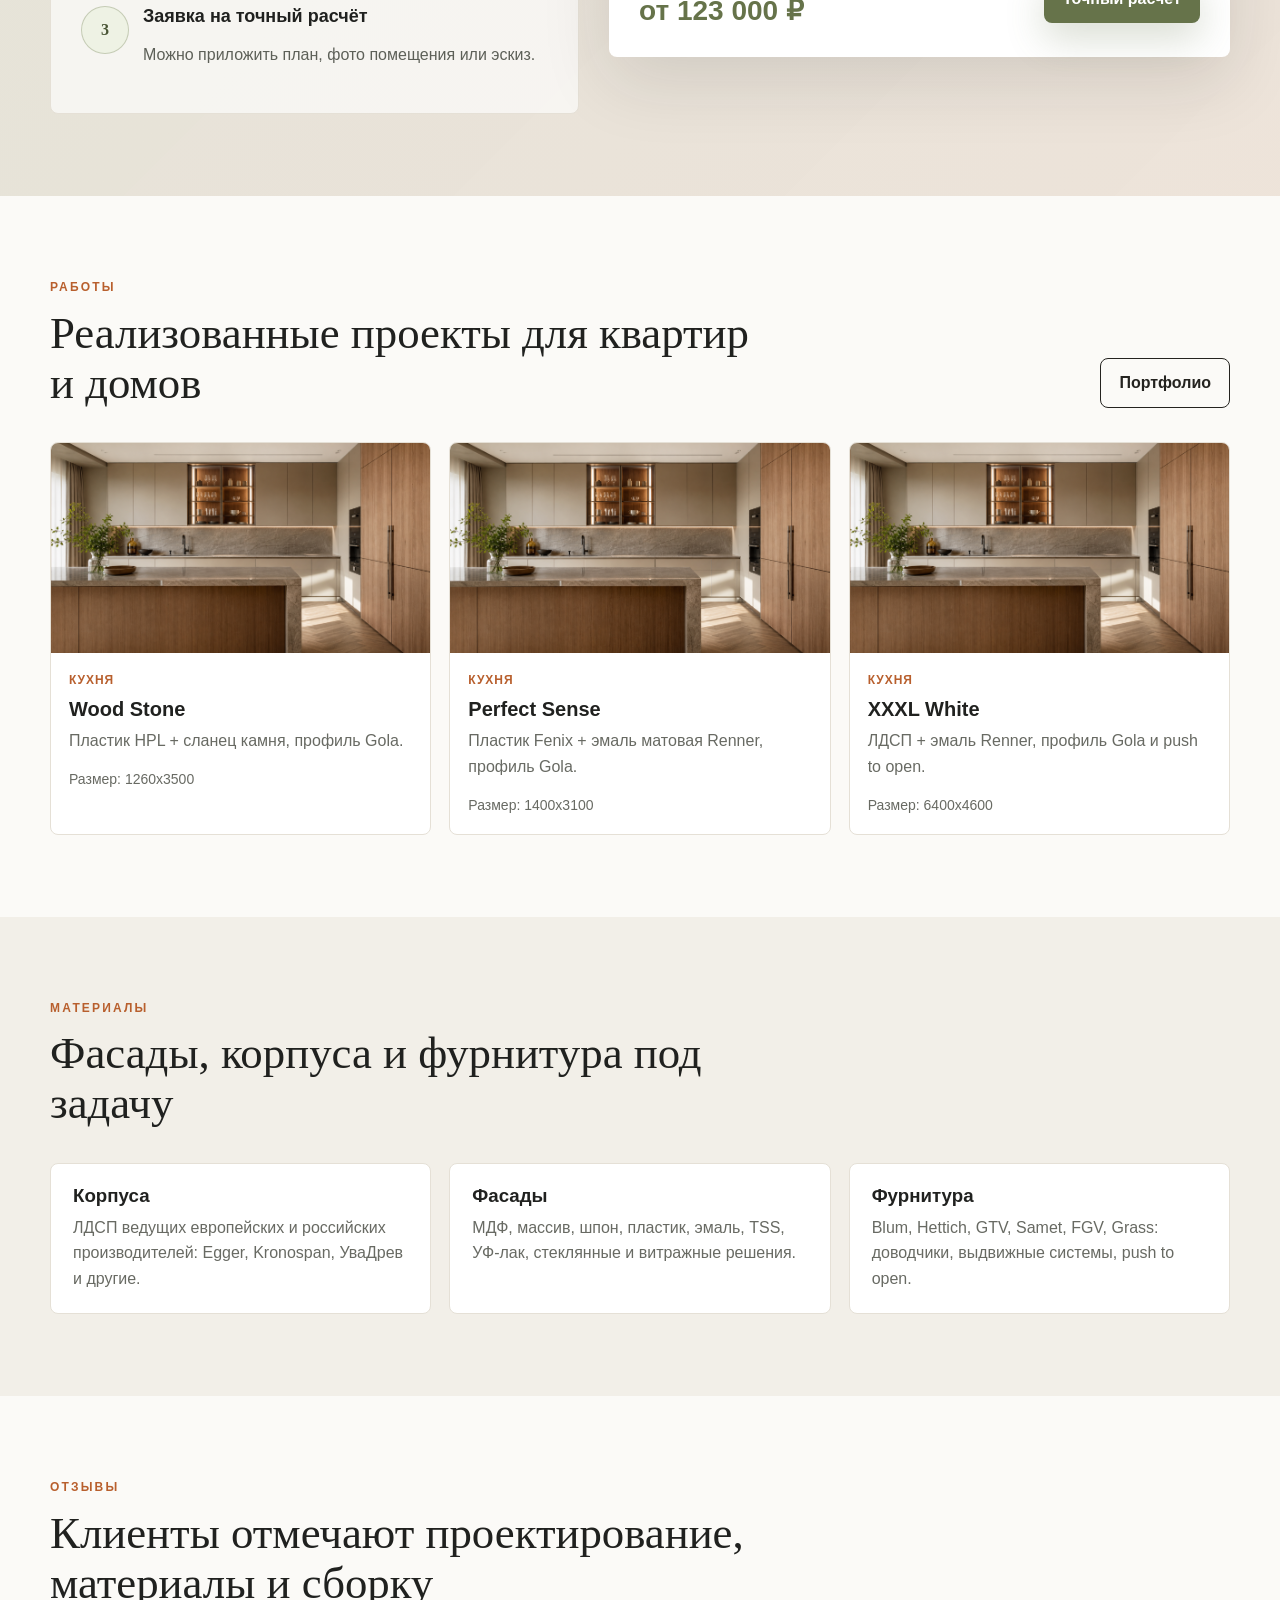
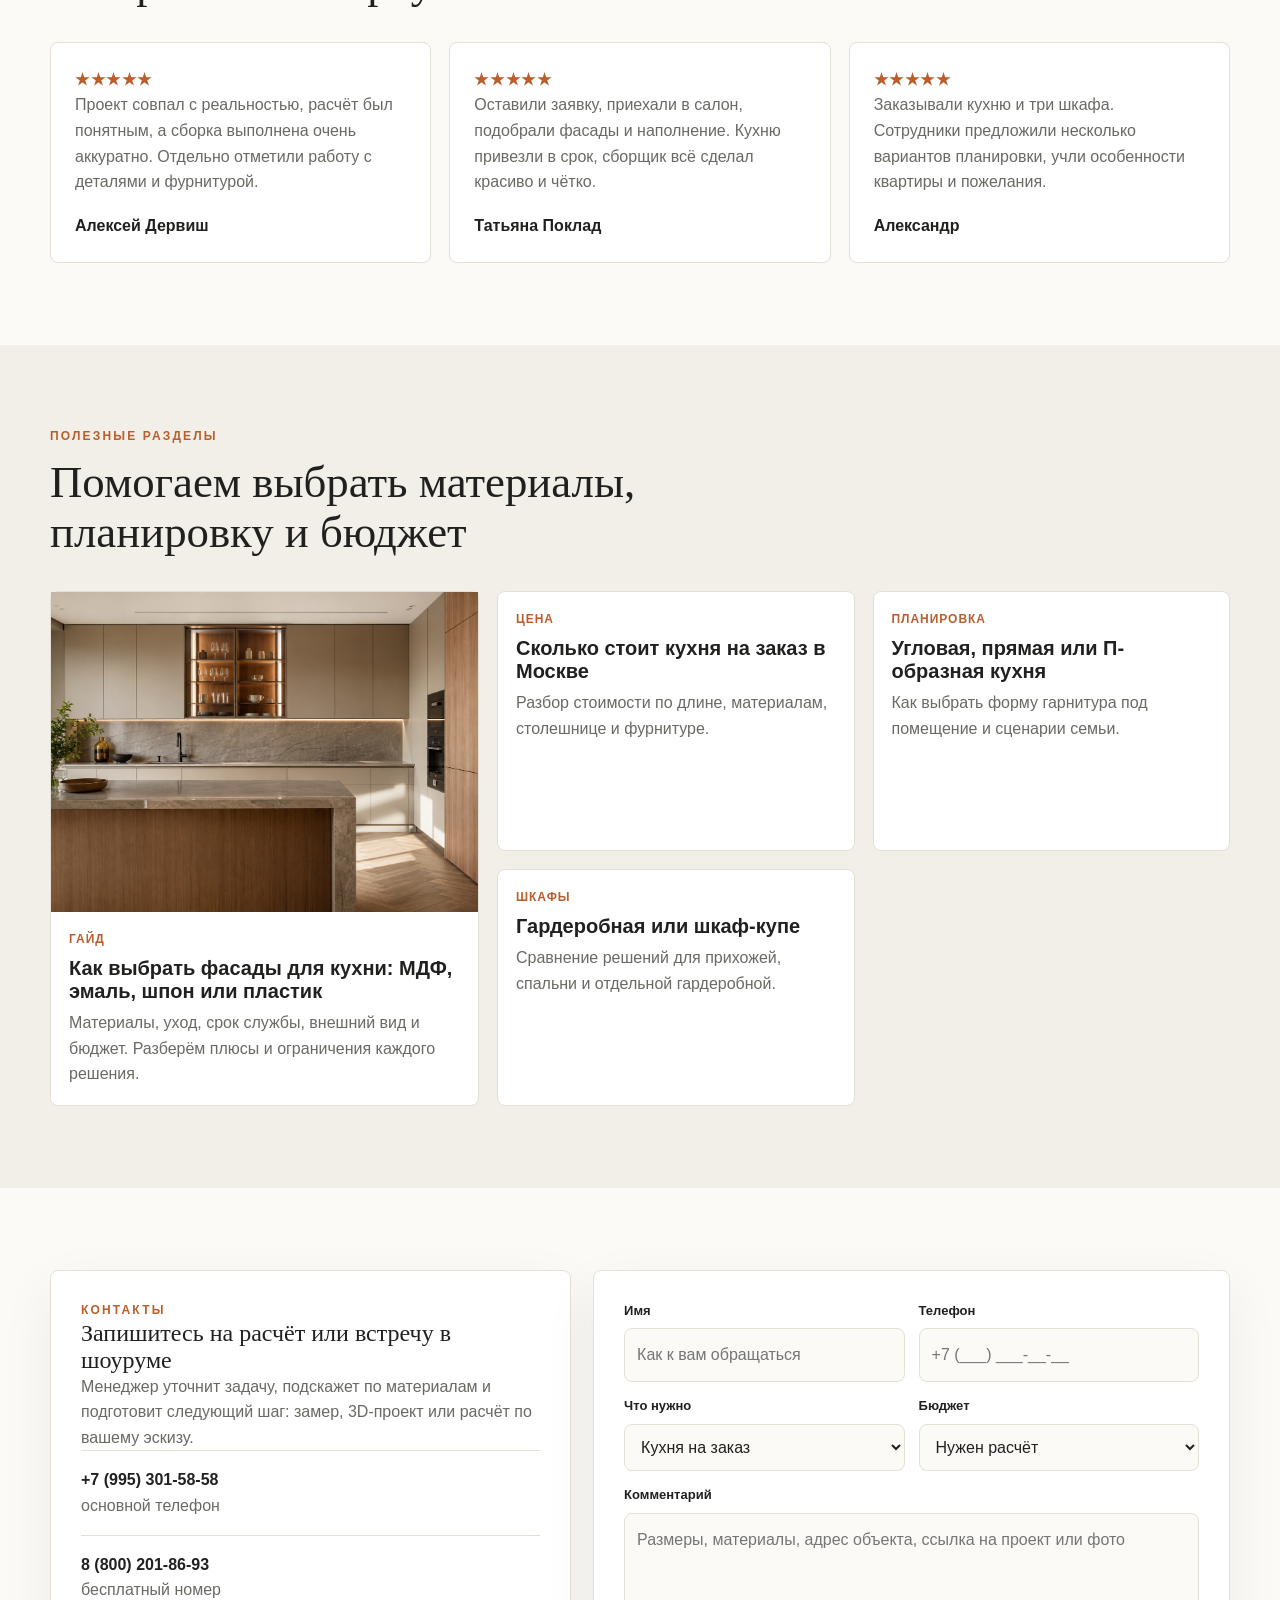
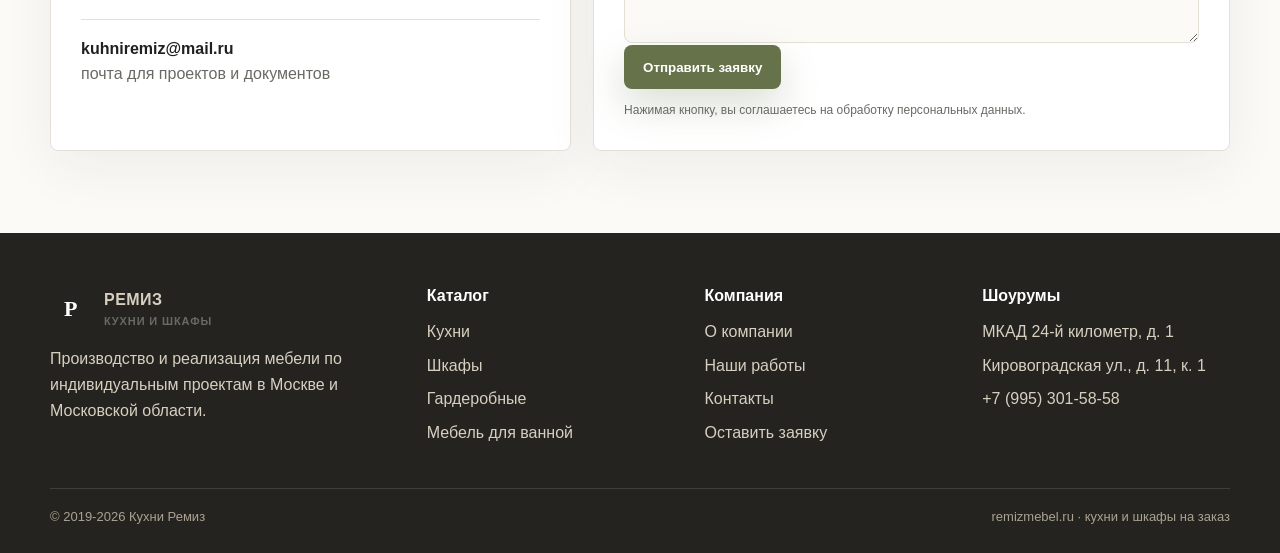
==== commit 05d7e5f8: "Polish homepage copy and layout" ====
--- a/index.html
+++ b/index.html
@@ -90,9 +90,9 @@
         <div class="section-head">
           <div>
             <div class="eyebrow">Почему РЕМИЗ</div>
-            <h2>Сильные стороны старого бренда в новой современной подаче</h2>
-          </div>
-          <p>Мы оставили факты, которые уже продают на старом сайте, и превратили их в понятные блоки доверия для SEO и заявок.</p>
+            <h2>Почему заказчики выбирают РЕМИЗ</h2>
+          </div>
+          <p>Проектируем мебель под размеры помещения, производим на собственном оборудовании и сопровождаем заказ до установки.</p>
         </div>
         <div class="trust-grid">
           <article class="trust-item"><div class="num">01</div><h3>Без посредников</h3><p>Собственный цех корпусов и фасадов помогает контролировать сроки, качество и итоговую комплектацию.</p></article>
@@ -137,15 +137,15 @@
       </div>
     </section>
 
-    <section class="section section-dark" id="calculator">
+    <section class="section section-calc" id="calculator">
       <div class="wrap calculator">
         <div>
           <div class="eyebrow">Предварительный расчёт</div>
-          <h2 class="display">Калькулятор помогает быстро понять порядок бюджета</h2>
-          <p class="muted">Точная цена фиксируется после замера, выбора материалов, фурнитуры, столешницы и согласования проекта. На старте клиент получает расчёт в нескольких комплектациях.</p>
+          <h2 class="display">Оцените бюджет кухни до выезда дизайнера</h2>
+          <p class="muted">Выберите форму, длину и материал фасадов. Калькулятор покажет ориентир, а точную смету подготовим после замера и согласования проекта.</p>
           <div class="steps">
             <div class="step"><b>1</b><div><h3>Выбор формы</h3><p class="muted">Прямая, угловая, островная или сложная планировка.</p></div></div>
-            <div class="step"><b>2</b><div><h3>Подбор материалов</h3><p class="muted">ЛДСП, МДФ, эмаль, шпон, пластик HPL, фурнитура Blum/Hettich.</p></div></div>
+            <div class="step"><b>2</b><div><h3>Подбор материалов</h3><p class="muted">ЛДСП, МДФ, эмаль, шпон, пластик HPL и надёжная фурнитура.</p></div></div>
             <div class="step"><b>3</b><div><h3>Заявка на точный расчёт</h3><p class="muted">Можно приложить план, фото помещения или эскиз.</p></div></div>
           </div>
         </div>
@@ -190,7 +190,7 @@
         <div class="section-head">
           <div>
             <div class="eyebrow">Работы</div>
-            <h2>Проекты, которые уже были на старом сайте</h2>
+            <h2>Реализованные проекты для квартир и домов</h2>
           </div>
           <a class="btn btn-outline" href="portfolio/">Портфолио</a>
         </div>
@@ -238,12 +238,12 @@
       <div class="wrap">
         <div class="section-head">
           <div>
-            <div class="eyebrow">SEO-разделы</div>
-            <h2>Страницы, которые будут приводить поисковый трафик</h2>
+            <div class="eyebrow">Полезные разделы</div>
+            <h2>Помогаем выбрать материалы, планировку и бюджет</h2>
           </div>
         </div>
         <div class="blog-grid">
-          <article class="article featured"><div class="photo kitchen-6"></div><div class="body"><div class="meta">Гайд</div><h3>Как выбрать фасады для кухни: МДФ, эмаль, шпон или пластик</h3><p>Материалы, уход, срок службы, внешний вид и бюджет. Такие статьи ведут клиента к коммерческим страницам.</p></div></article>
+          <article class="article featured"><div class="photo kitchen-1"></div><div class="body"><div class="meta">Гайд</div><h3>Как выбрать фасады для кухни: МДФ, эмаль, шпон или пластик</h3><p>Материалы, уход, срок службы, внешний вид и бюджет. Разберём плюсы и ограничения каждого решения.</p></div></article>
           <article class="article"><div class="body"><div class="meta">Цена</div><h3>Сколько стоит кухня на заказ в Москве</h3><p>Разбор стоимости по длине, материалам, столешнице и фурнитуре.</p></div></article>
           <article class="article"><div class="body"><div class="meta">Планировка</div><h3>Угловая, прямая или П-образная кухня</h3><p>Как выбрать форму гарнитура под помещение и сценарии семьи.</p></div></article>
           <article class="article"><div class="body"><div class="meta">Шкафы</div><h3>Гардеробная или шкаф-купе</h3><p>Сравнение решений для прихожей, спальни и отдельной гардеробной.</p></div></article>
@@ -287,7 +287,7 @@
         <div><h3>Компания</h3><ul><li><a href="o-kompanii/">О компании</a></li><li><a href="portfolio/">Наши работы</a></li><li><a href="kontakty/">Контакты</a></li><li><a href="#request">Оставить заявку</a></li></ul></div>
         <div><h3>Шоурумы</h3><ul><li>МКАД 24-й километр, д. 1</li><li>Кировоградская ул., д. 11, к. 1</li><li><a href="tel:+79953015858">+7 (995) 301-58-58</a></li></ul></div>
       </div>
-      <div class="footer-bottom"><span>© 2019-2026 Кухни Ремиз</span><span>remizmebel.ru · новая SEO-версия сайта</span></div>
+      <div class="footer-bottom"><span>© 2019-2026 Кухни Ремиз</span><span>remizmebel.ru · кухни и шкафы на заказ</span></div>
     </div>
   </footer>
   <script src="assets/js/remiz.js" defer></script>
--- a/assets/css/remiz.css
+++ b/assets/css/remiz.css
@@ -203,11 +203,11 @@
 
 .hero-grid {
   display: grid;
-  min-height: 660px;
-  grid-template-columns: .92fr 1.08fr;
-  align-items: center;
-  gap: 44px;
-  padding: 54px 0 42px;
+  min-height: 600px;
+  grid-template-columns: .86fr 1.14fr;
+  align-items: start;
+  gap: 34px;
+  padding: 46px 0 44px;
 }
 
 .eyebrow {
@@ -232,9 +232,9 @@
 }
 
 h1 {
-  max-width: 700px;
+  max-width: 640px;
   margin-top: 16px;
-  font-size: clamp(38px, 5.3vw, 72px);
+  font-size: clamp(34px, 4.4vw, 60px);
 }
 
 h1 span,
@@ -243,17 +243,18 @@
 }
 
 .lead {
-  max-width: 610px;
-  margin: 22px 0 0;
+  max-width: 560px;
+  margin: 20px 0 0;
   color: #55574f;
-  font-size: 19px;
+  font-size: 18px;
 }
 
 .hero-actions {
   display: flex;
   flex-wrap: wrap;
   gap: 12px;
-  margin-top: 30px;
+  align-items: center;
+  margin-top: 28px;
 }
 
 .hero-facts {
@@ -284,15 +285,16 @@
 .hero-photo {
   position: relative;
   overflow: hidden;
-  min-height: 510px;
-  border-radius: 0 0 0 64px;
+  min-height: 480px;
+  margin-top: 12px;
+  border-radius: 0 0 0 48px;
   box-shadow: var(--shadow);
 }
 
 .hero-photo img {
   width: 100%;
   height: 100%;
-  min-height: 510px;
+  min-height: 480px;
   object-fit: cover;
 }
 
@@ -326,6 +328,12 @@
   color: var(--white);
 }
 
+.section-calc {
+  background:
+    linear-gradient(135deg, rgba(102, 115, 74, .1), rgba(184, 95, 45, .08)),
+    var(--soft);
+}
+
 .section-head {
   display: flex;
   align-items: end;
@@ -351,6 +359,10 @@
 .section-dark .section-head p,
 .section-dark .muted {
   color: #c7c1b3;
+}
+
+.section-calc .muted {
+  color: #5d6058;
 }
 
 .trust-grid,
@@ -487,15 +499,23 @@
 
 .calculator {
   display: grid;
-  grid-template-columns: .9fr 1.1fr;
-  gap: 34px;
-  align-items: start;
+  grid-template-columns: .92fr 1.08fr;
+  gap: 30px;
+  align-items: stretch;
+}
+
+.calculator > div:first-child {
+  border: 1px solid var(--line);
+  border-radius: var(--radius);
+  background: rgba(255, 255, 255, .64);
+  padding: 30px;
 }
 
 .calc-panel {
+  align-self: center;
   border-radius: var(--radius);
   background: var(--white);
-  padding: 26px;
+  padding: 30px;
   color: var(--ink);
   box-shadow: var(--shadow);
 }
@@ -543,13 +563,16 @@
 }
 
 .range-line strong {
+  display: block;
   color: var(--green);
   font-size: 28px;
+  line-height: 1.15;
 }
 
 .steps {
   display: grid;
-  gap: 12px;
+  gap: 14px;
+  margin-top: 26px;
 }
 
 .step {
@@ -564,14 +587,16 @@
   width: 48px;
   height: 48px;
   place-items: center;
-  border: 1px solid rgba(255, 255, 255, .16);
+  border: 1px solid rgba(102, 115, 74, .3);
   border-radius: 50%;
-  color: var(--gold);
+  background: #eef2e4;
+  color: var(--green-dark);
   font-family: Georgia, serif;
+  font-weight: 800;
 }
 
 .step h3 {
-  color: var(--white);
+  color: var(--ink);
   font-size: 18px;
 }
 
@@ -647,7 +672,8 @@
 
 .contact-panel,
 .form-panel {
-  padding: 28px;
+  padding: 30px;
+  box-shadow: 0 18px 55px rgba(36, 35, 31, .06);
 }
 
 .contact-line {
@@ -695,6 +721,15 @@
   font: inherit;
 }
 
+.field textarea {
+  min-height: 128px;
+  resize: vertical;
+}
+
+.form-panel .btn {
+  margin-top: 2px;
+}
+
 .field input:focus,
 .field select:focus,
 .field textarea:focus {
@@ -705,6 +740,7 @@
 .policy {
   color: var(--muted);
   font-size: 12px;
+  margin: 12px 0 0;
 }
 
 .page-hero {
@@ -716,13 +752,13 @@
   max-width: 850px;
 }
 
-.seo-text {
+.content-text {
   max-width: 860px;
   color: #4f514b;
 }
 
-.seo-text h2,
-.seo-text h3 {
+.content-text h2,
+.content-text h3 {
   margin-top: 28px;
   color: var(--ink);
 }
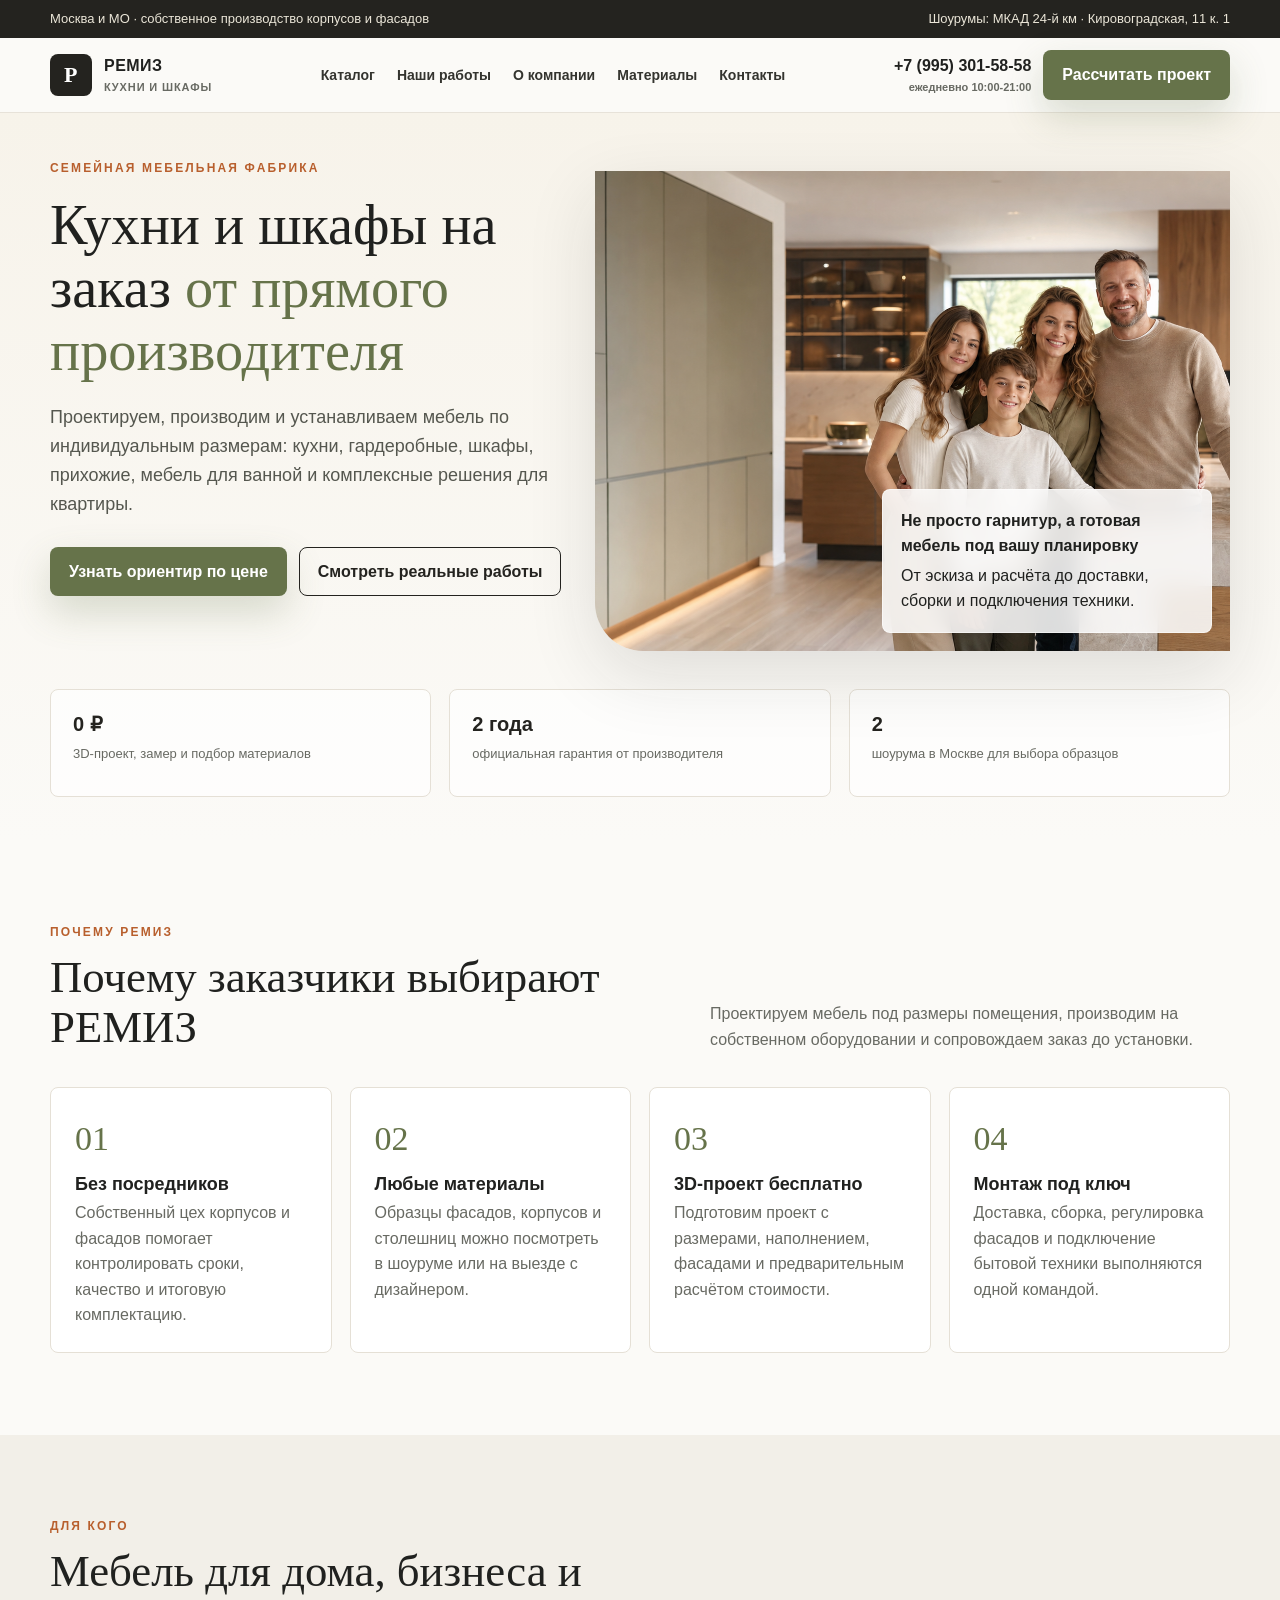
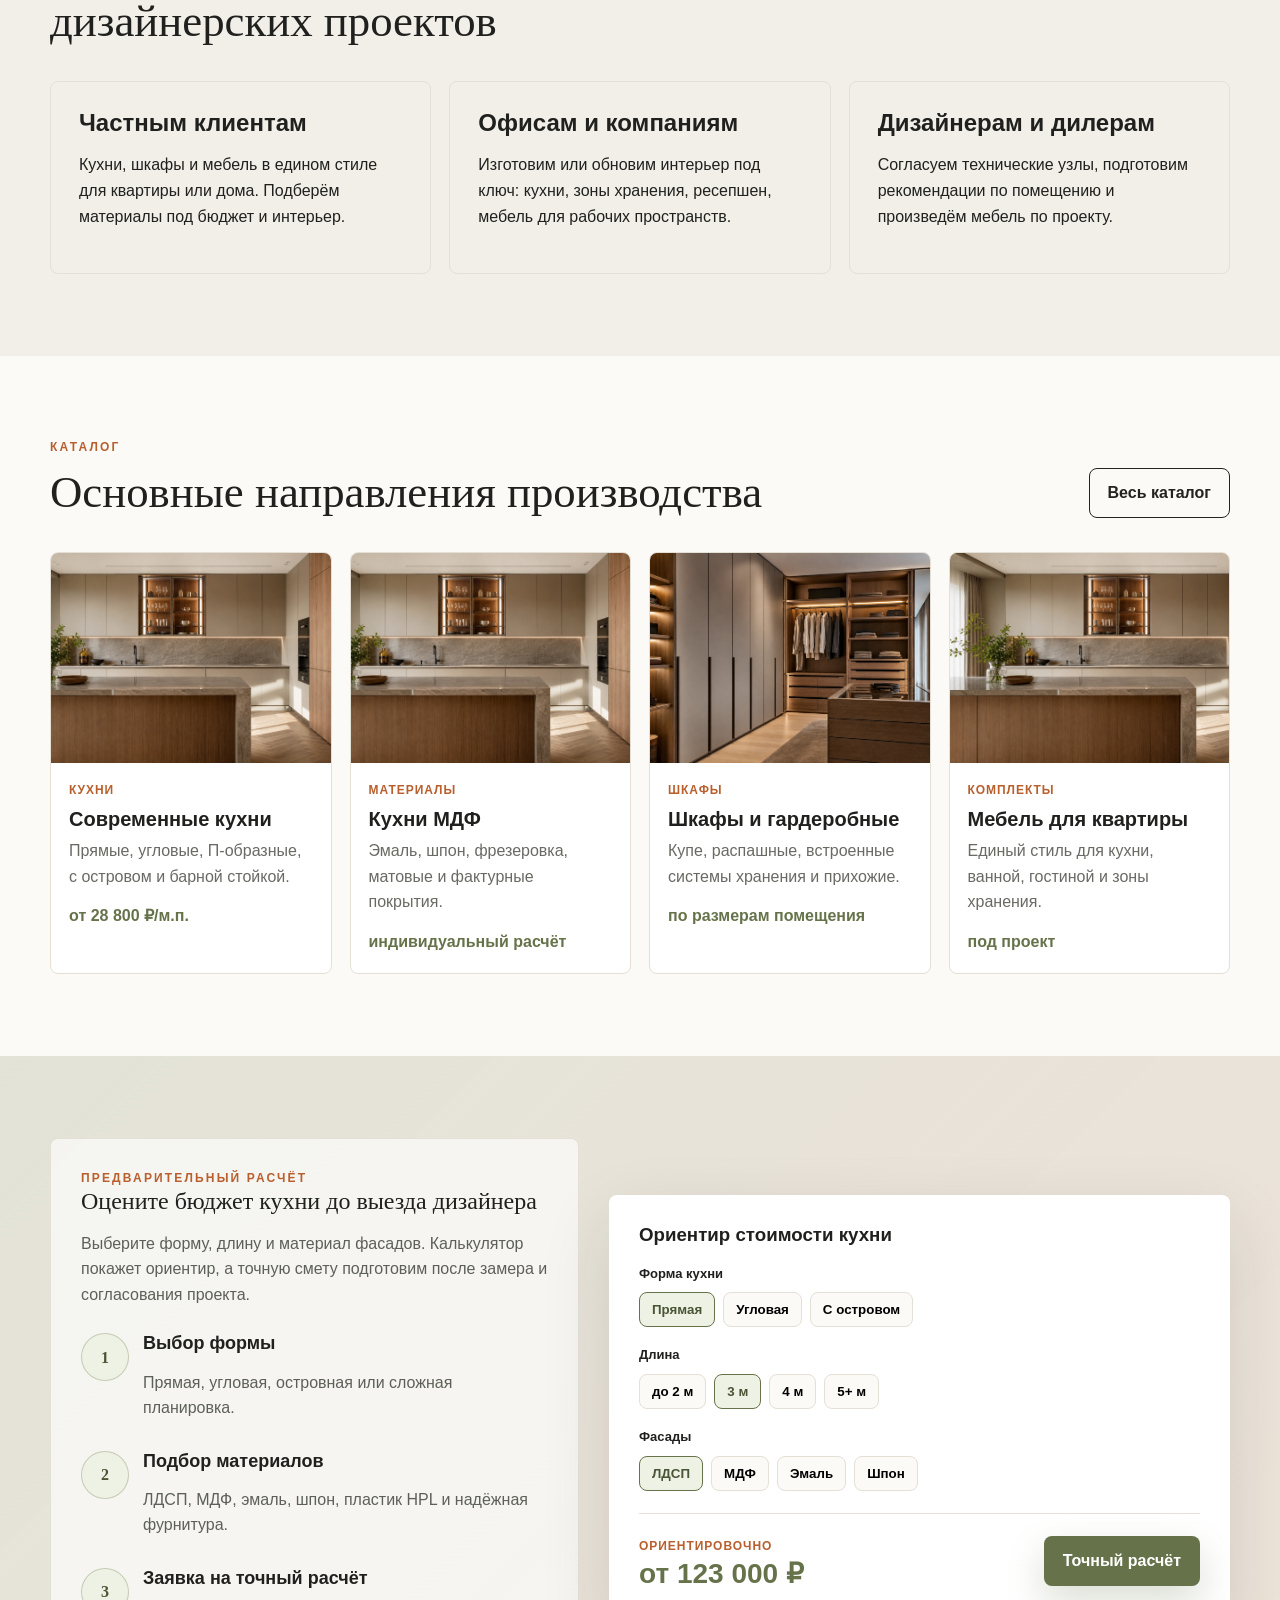
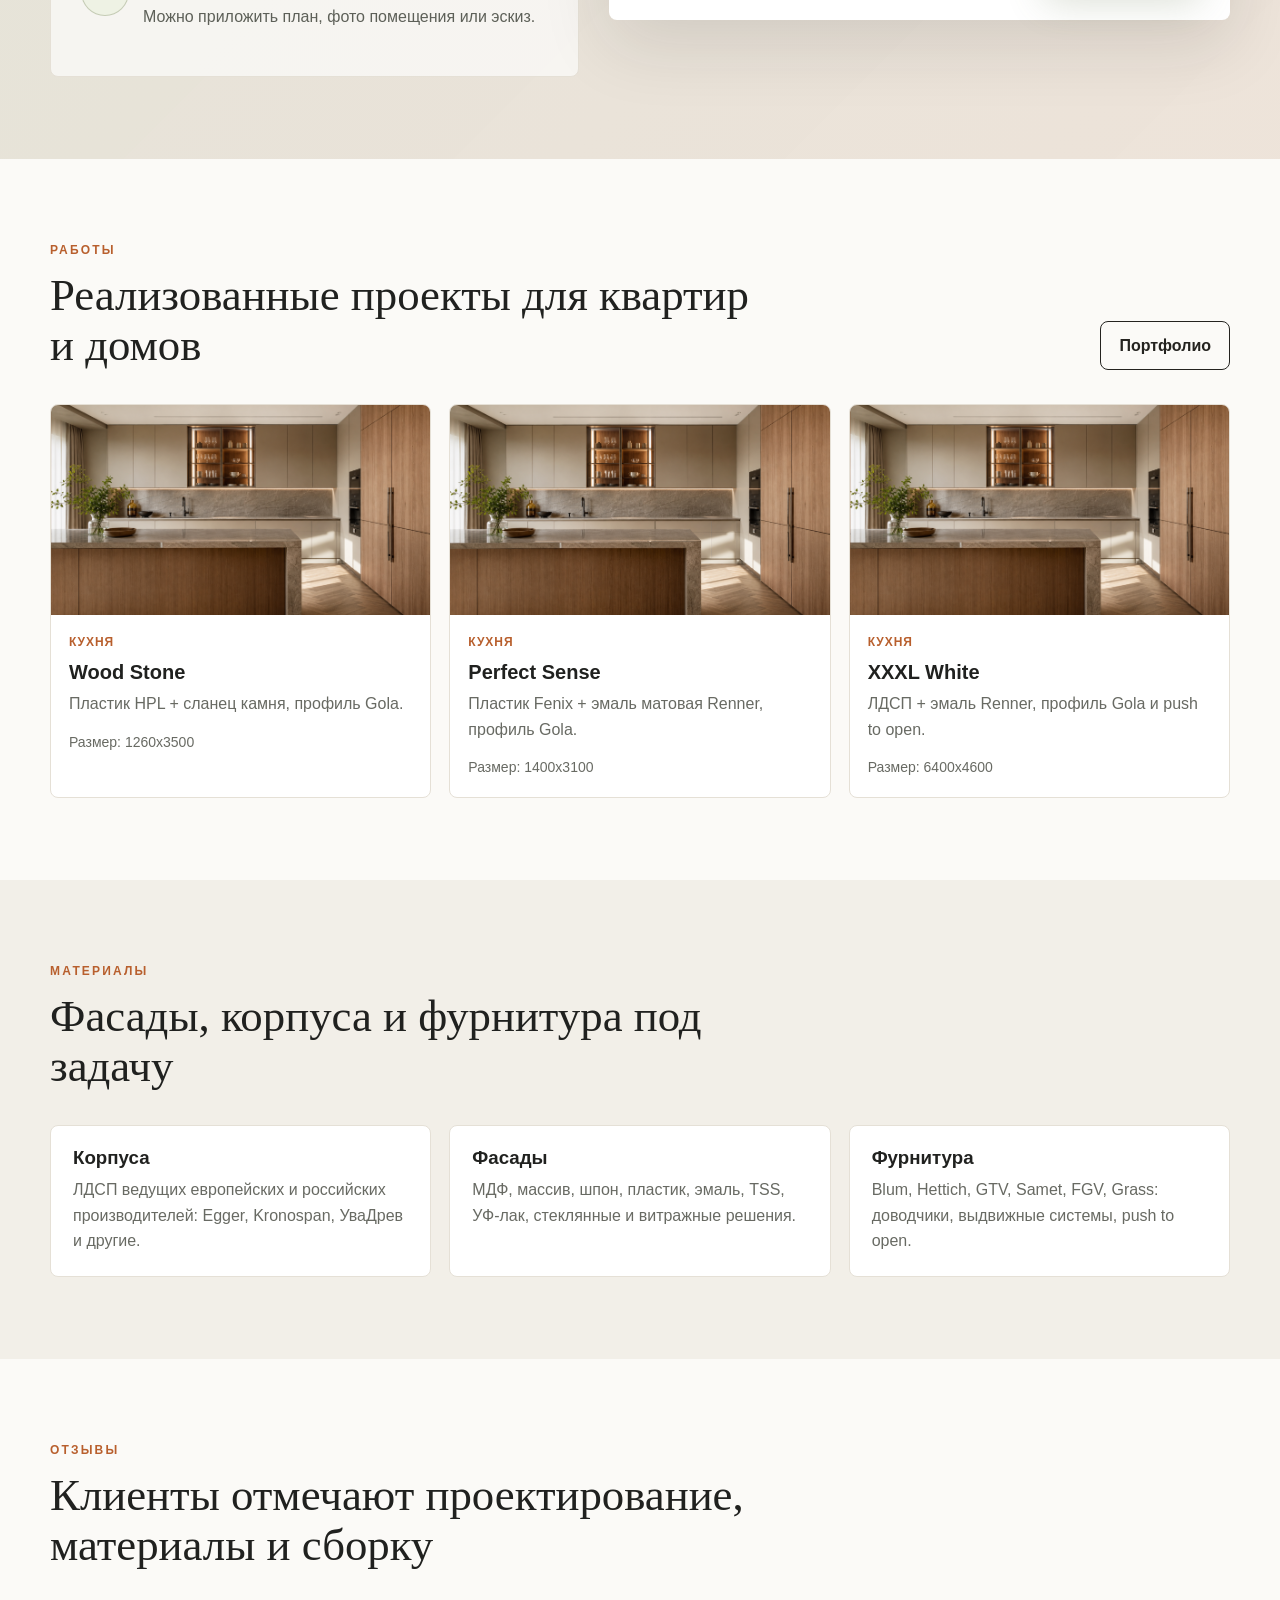
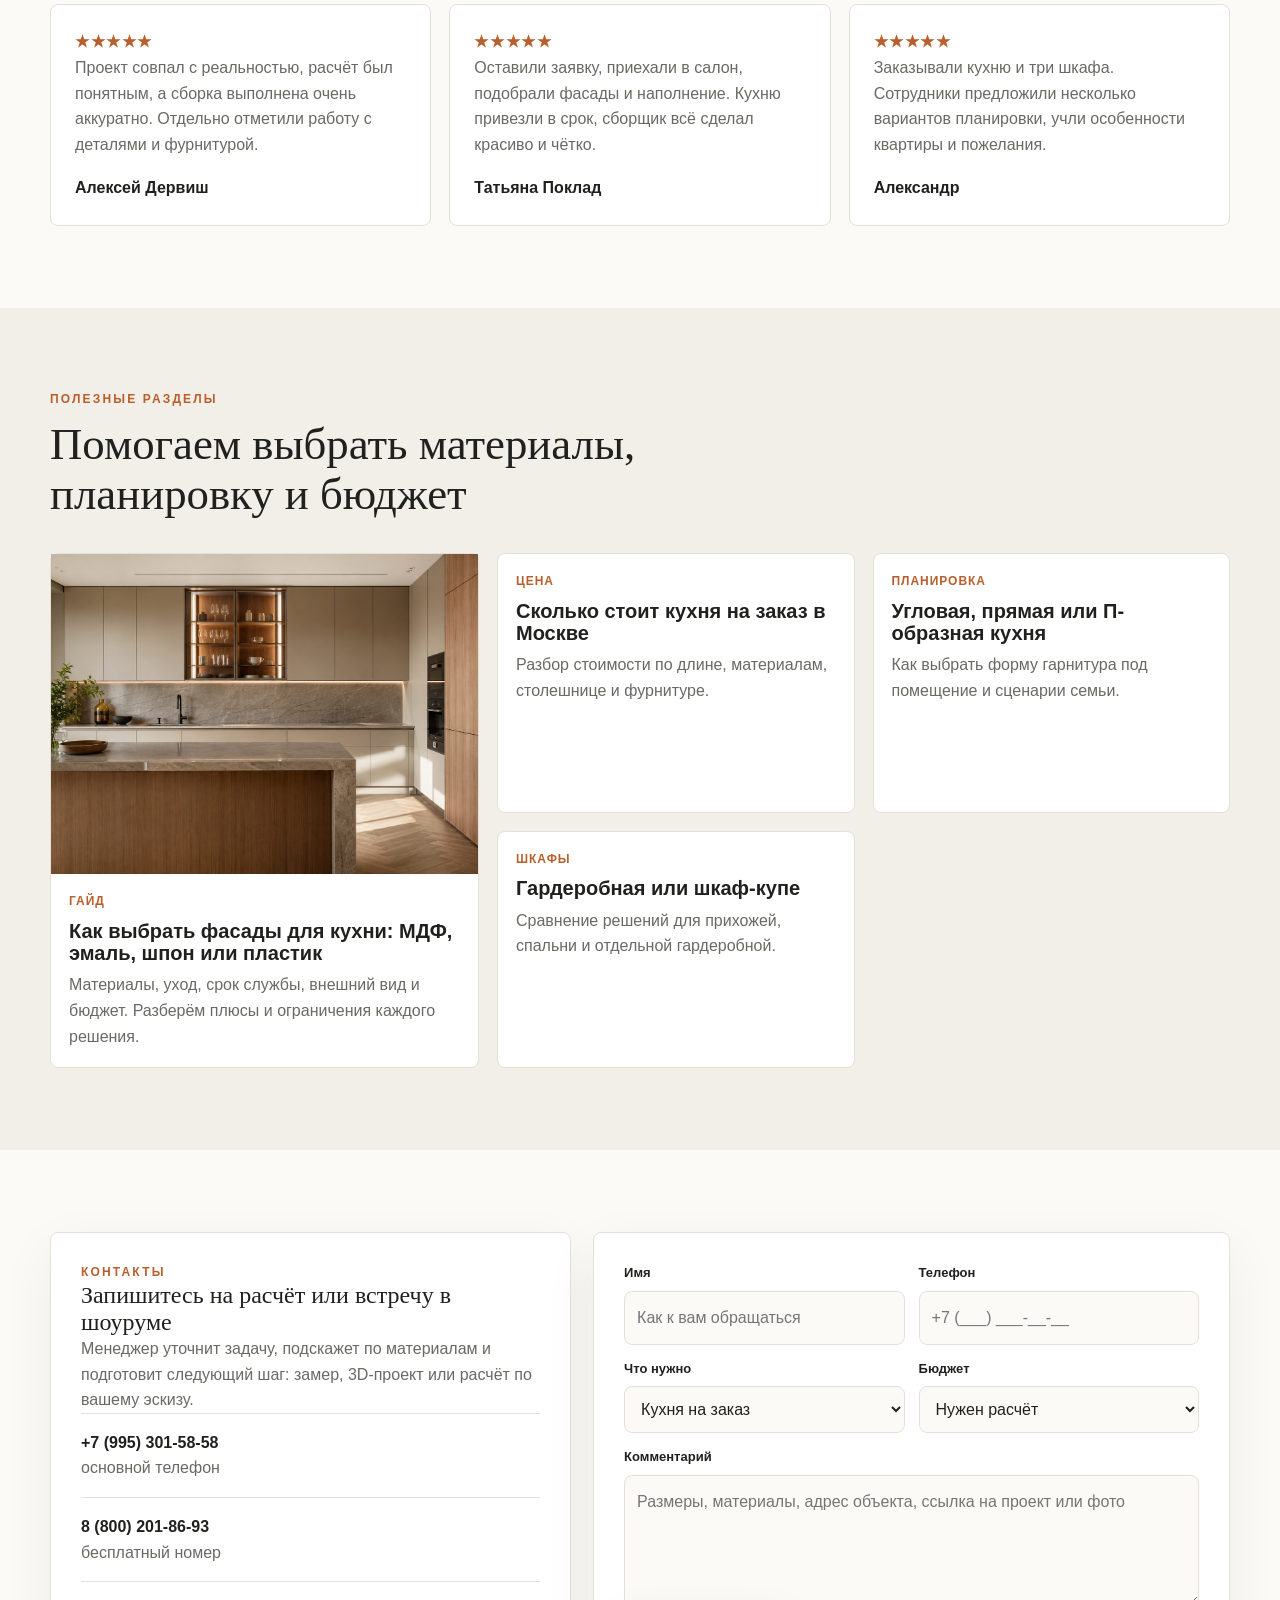
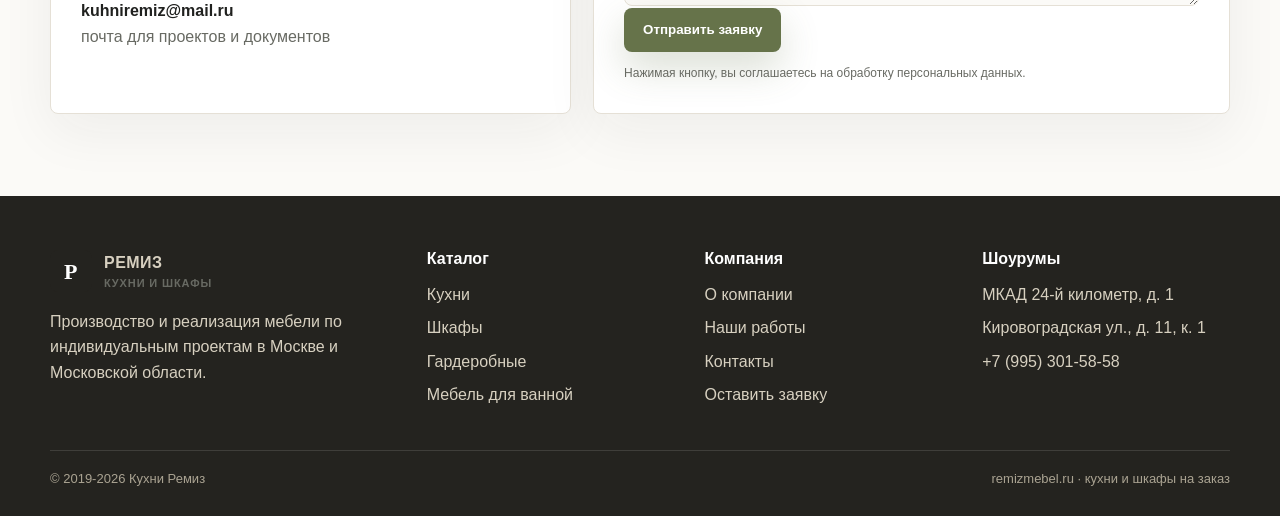
==== commit fce4c6b0: "Polish hero actions and facts" ====
--- a/index.html
+++ b/index.html
@@ -69,11 +69,6 @@
             <a class="btn btn-primary" href="#calculator">Узнать ориентир по цене</a>
             <a class="btn btn-outline" href="portfolio/">Смотреть реальные работы</a>
           </div>
-          <div class="hero-facts">
-            <div class="fact"><b>0 ₽</b><span>3D-проект, замер и подбор материалов</span></div>
-            <div class="fact"><b>2 года</b><span>официальная гарантия от производителя</span></div>
-            <div class="fact"><b>2</b><span>шоурума в Москве для выбора образцов</span></div>
-          </div>
         </div>
         <div class="hero-photo">
           <img src="assets/images/hero-family-placeholder.png" alt="Семья на современной кухне РЕМИЗ">
@@ -81,6 +76,11 @@
             <b>Не просто гарнитур, а готовая мебель под вашу планировку</b>
             <span>От эскиза и расчёта до доставки, сборки и подключения техники.</span>
           </div>
+        </div>
+        <div class="hero-facts">
+          <div class="fact"><b>0 ₽</b><span>3D-проект, замер и подбор материалов</span></div>
+          <div class="fact"><b>2 года</b><span>официальная гарантия от производителя</span></div>
+          <div class="fact"><b>2</b><span>шоурума в Москве для выбора образцов</span></div>
         </div>
       </div>
     </section>
--- a/assets/css/remiz.css
+++ b/assets/css/remiz.css
@@ -251,24 +251,30 @@
 
 .hero-actions {
   display: flex;
-  flex-wrap: wrap;
+  flex-wrap: nowrap;
   gap: 12px;
   align-items: center;
   margin-top: 28px;
 }
 
+.hero-actions .btn {
+  white-space: nowrap;
+}
+
 .hero-facts {
   display: grid;
+  grid-column: 1 / -1;
   grid-template-columns: repeat(3, 1fr);
-  gap: 12px;
-  margin-top: 34px;
+  gap: 18px;
+  margin-top: 4px;
 }
 
 .fact {
   border: 1px solid var(--line);
   border-radius: var(--radius);
   background: rgba(255, 255, 255, .7);
-  padding: 16px;
+  padding: 18px 22px;
+  min-height: 108px;
 }
 
 .fact b {
@@ -884,6 +890,10 @@
     padding-top: 34px;
   }
 
+  .hero-actions {
+    flex-wrap: wrap;
+  }
+
   .hero-facts,
   .trust-grid,
   .catalog-grid,
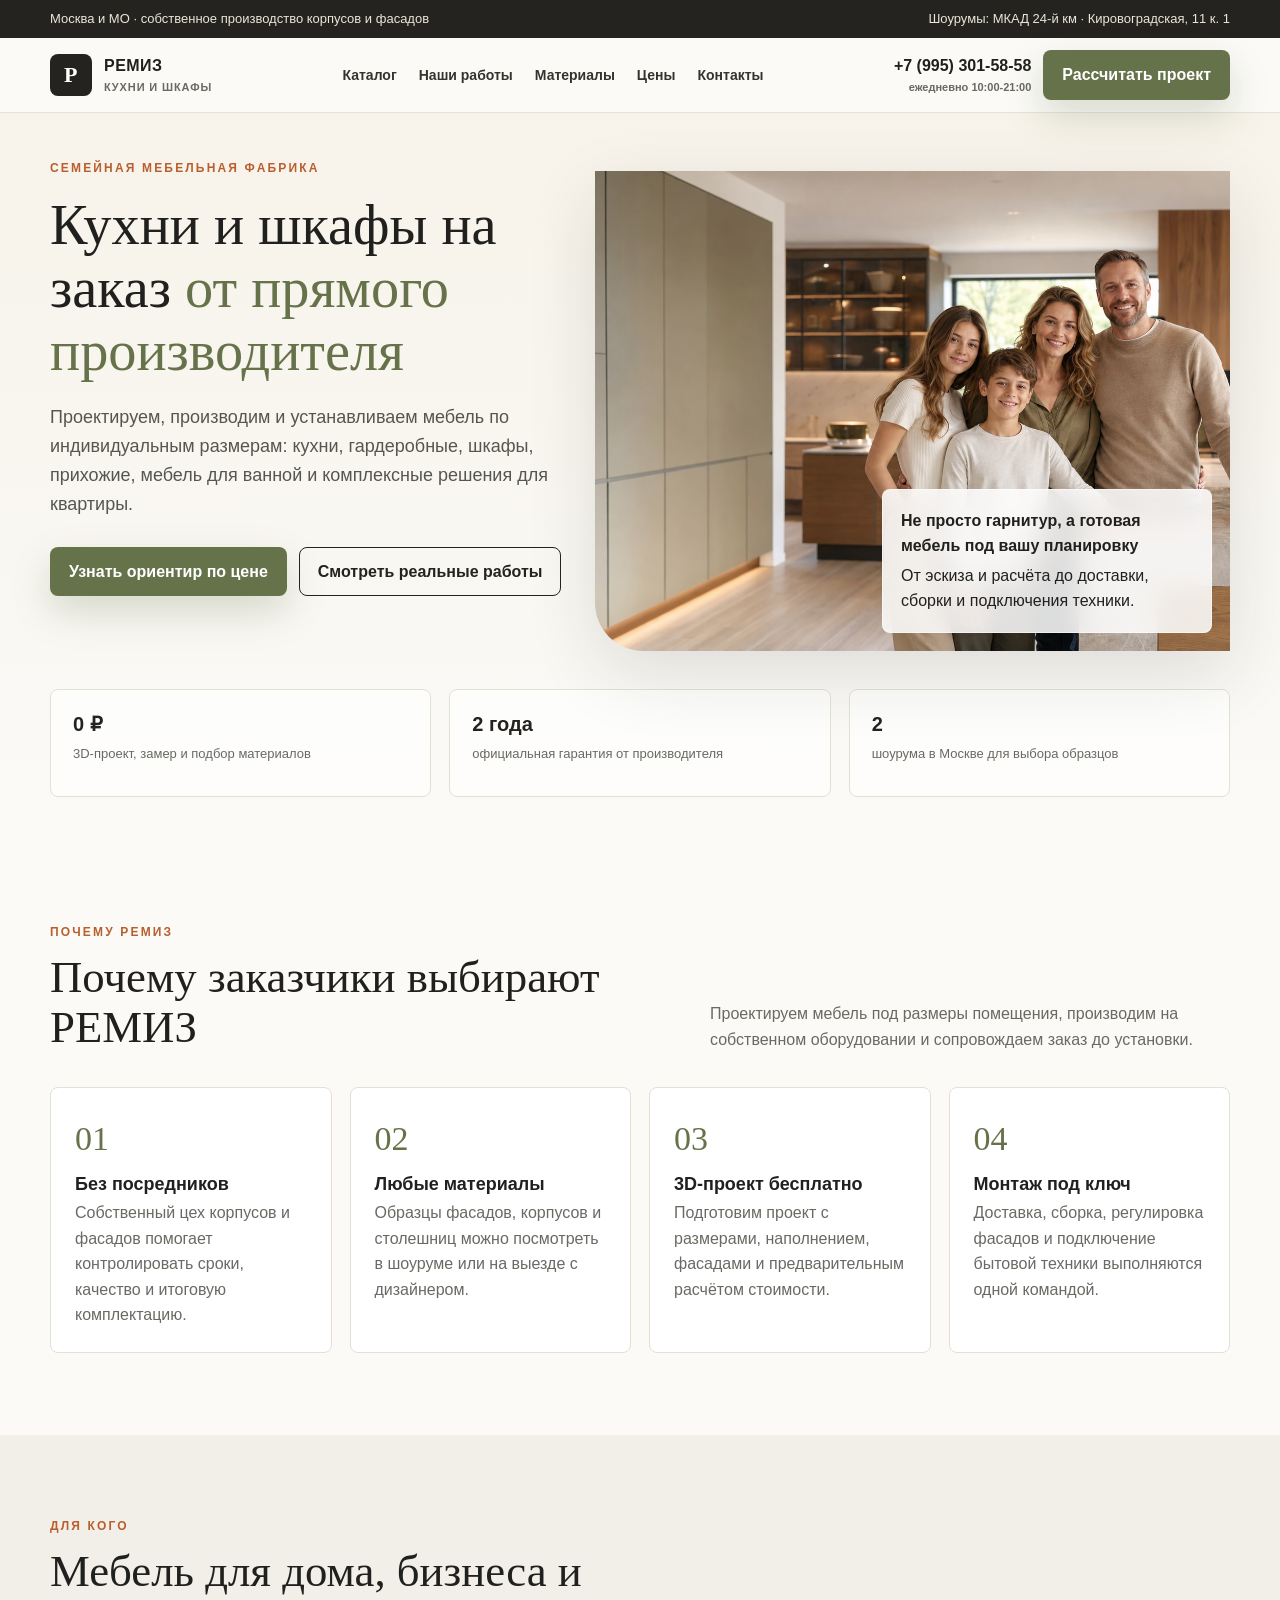
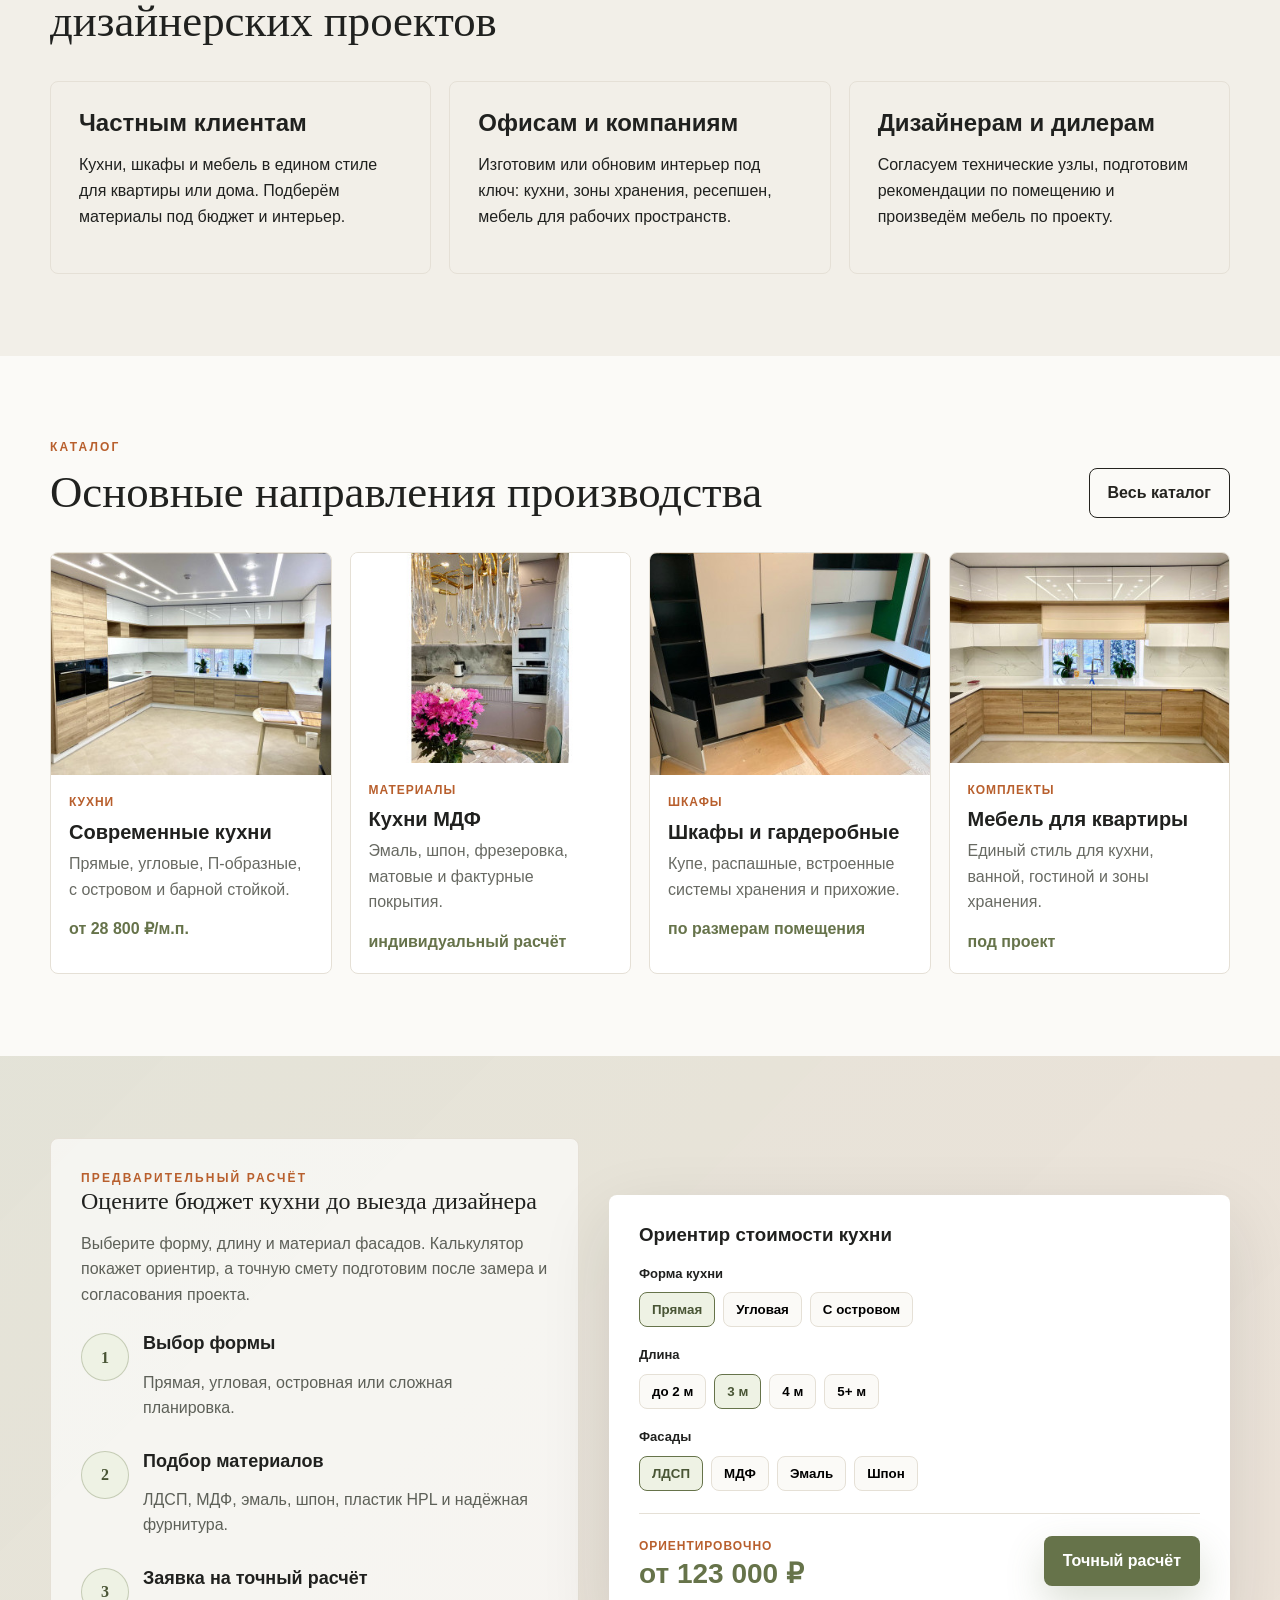
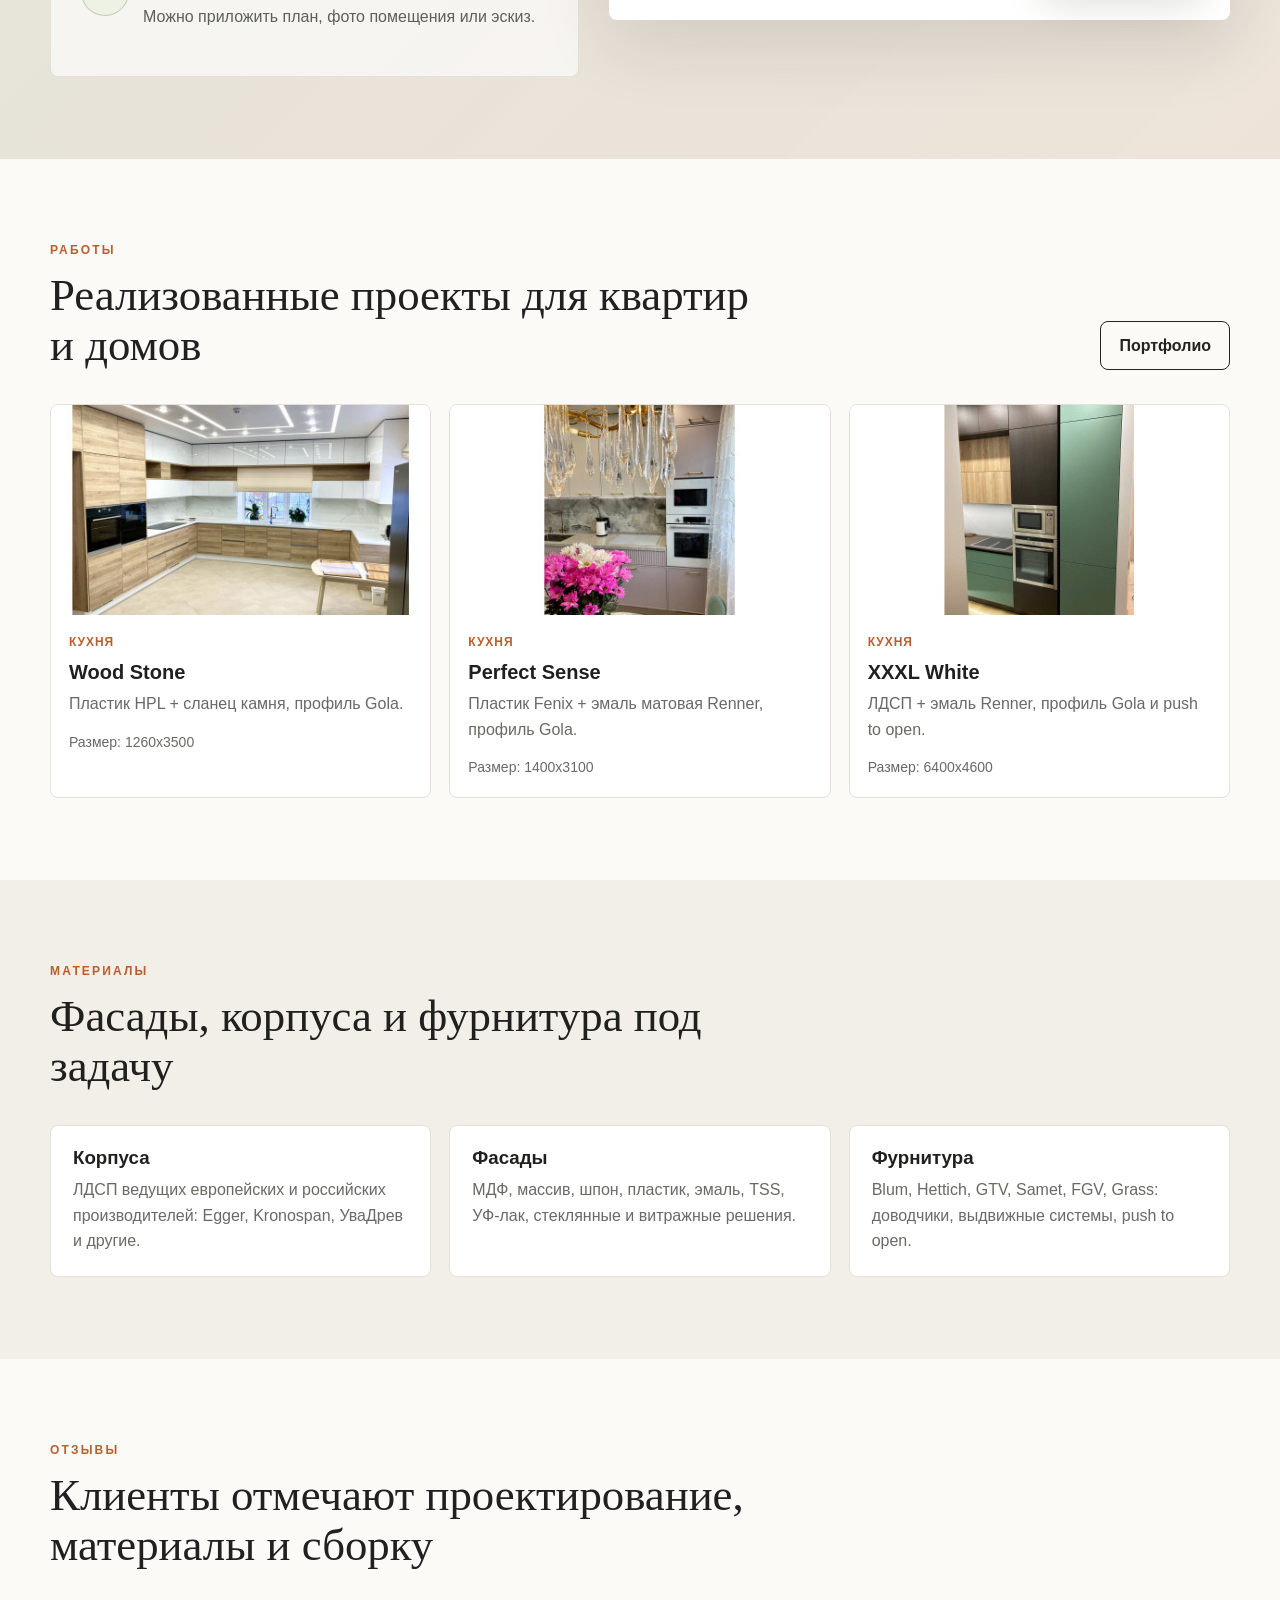
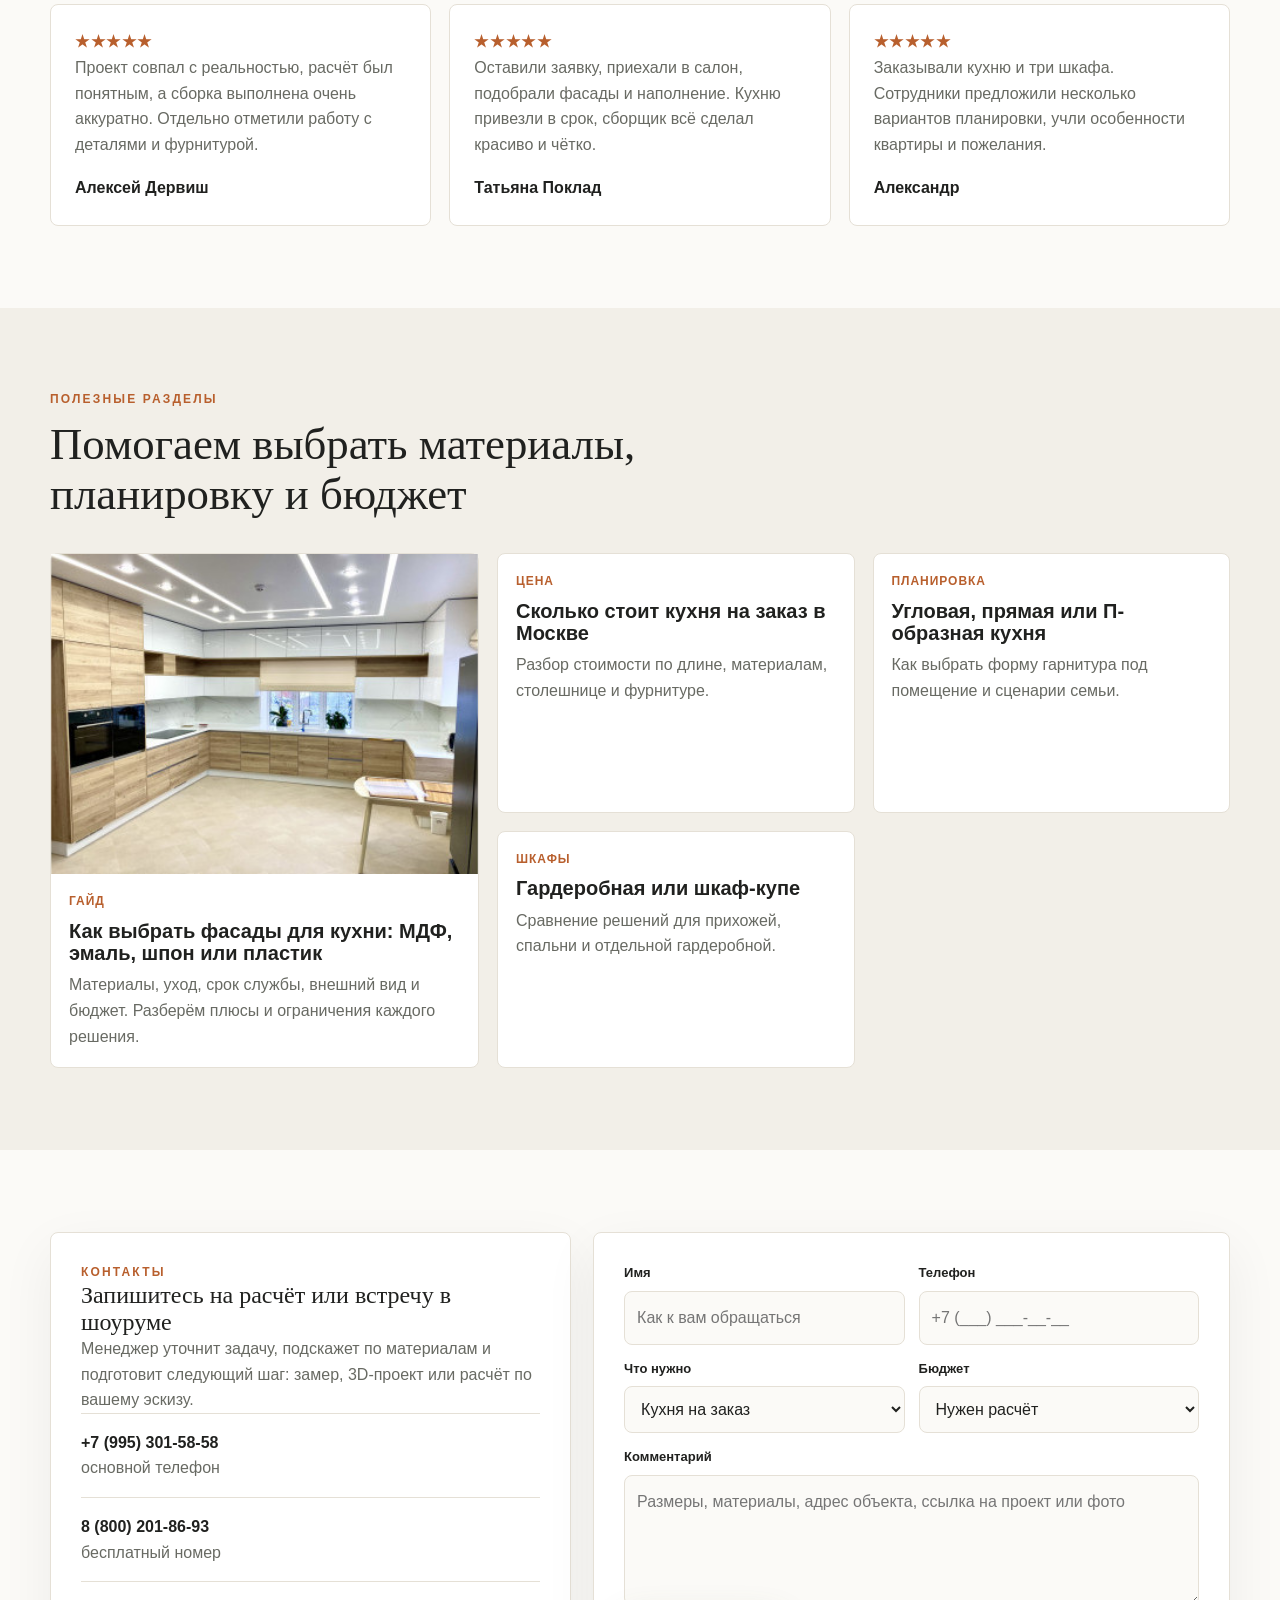
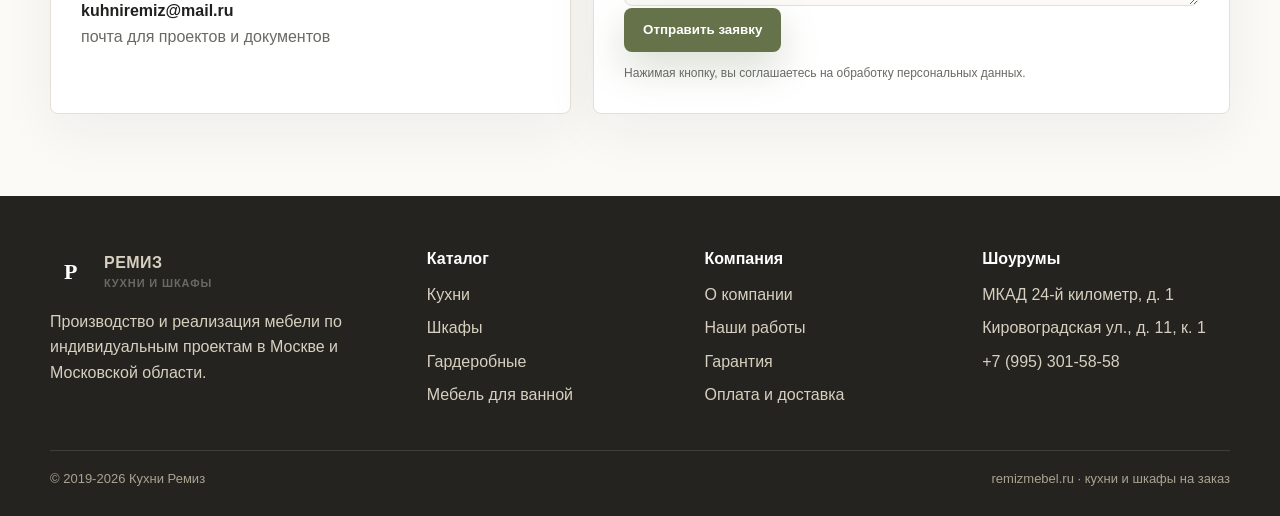
==== commit 41920b10: "Build SEO section structure" ====
--- a/index.html
+++ b/index.html
@@ -46,8 +46,8 @@
       <nav class="menu" aria-label="Главное меню">
         <a href="catalog/">Каталог</a>
         <a href="portfolio/">Наши работы</a>
-        <a href="o-kompanii/">О компании</a>
-        <a href="#materials">Материалы</a>
+        <a href="materialy/">Материалы</a>
+        <a href="ceny/">Цены</a>
         <a href="kontakty/">Контакты</a>
       </nav>
       <div class="header-actions">
@@ -129,10 +129,10 @@
           <a class="btn btn-outline" href="catalog/">Весь каталог</a>
         </div>
         <div class="catalog-grid">
-          <article class="catalog-card"><div class="photo kitchen-1"></div><div class="body"><div class="meta">Кухни</div><h3>Современные кухни</h3><p>Прямые, угловые, П-образные, с островом и барной стойкой.</p><div class="price">от 28 800 ₽/м.п.</div></div></article>
-          <article class="catalog-card"><div class="photo kitchen-2"></div><div class="body"><div class="meta">Материалы</div><h3>Кухни МДФ</h3><p>Эмаль, шпон, фрезеровка, матовые и фактурные покрытия.</p><div class="price">индивидуальный расчёт</div></div></article>
-          <article class="catalog-card"><div class="photo kitchen-5"></div><div class="body"><div class="meta">Шкафы</div><h3>Шкафы и гардеробные</h3><p>Купе, распашные, встроенные системы хранения и прихожие.</p><div class="price">по размерам помещения</div></div></article>
-          <article class="catalog-card"><div class="photo kitchen-4"></div><div class="body"><div class="meta">Комплекты</div><h3>Мебель для квартиры</h3><p>Единый стиль для кухни, ванной, гостиной и зоны хранения.</p><div class="price">под проект</div></div></article>
+          <article class="catalog-card"><a class="card-link" href="catalog/kuhni/"><div class="photo kitchen-1"></div><div class="body"><div class="meta">Кухни</div><h3>Современные кухни</h3><p>Прямые, угловые, П-образные, с островом и барной стойкой.</p><div class="price">от 28 800 ₽/м.п.</div></div></a></article>
+          <article class="catalog-card"><a class="card-link" href="catalog/kuhni/"><div class="photo kitchen-2"></div><div class="body"><div class="meta">Материалы</div><h3>Кухни МДФ</h3><p>Эмаль, шпон, фрезеровка, матовые и фактурные покрытия.</p><div class="price">индивидуальный расчёт</div></div></a></article>
+          <article class="catalog-card"><a class="card-link" href="catalog/shkafy/"><div class="photo kitchen-5"></div><div class="body"><div class="meta">Шкафы</div><h3>Шкафы и гардеробные</h3><p>Купе, распашные, встроенные системы хранения и прихожие.</p><div class="price">по размерам помещения</div></div></a></article>
+          <article class="catalog-card"><a class="card-link" href="catalog/"><div class="photo kitchen-4"></div><div class="body"><div class="meta">Комплекты</div><h3>Мебель для квартиры</h3><p>Единый стиль для кухни, ванной, гостиной и зоны хранения.</p><div class="price">под проект</div></div></a></article>
         </div>
       </div>
     </section>
@@ -283,8 +283,8 @@
           <a class="brand" href="./"><span class="brand-mark">Р</span><span>РЕМИЗ<small>кухни и шкафы</small></span></a>
           <p>Производство и реализация мебели по индивидуальным проектам в Москве и Московской области.</p>
         </div>
-        <div><h3>Каталог</h3><ul><li><a href="catalog/">Кухни</a></li><li><a href="catalog/">Шкафы</a></li><li><a href="catalog/">Гардеробные</a></li><li><a href="catalog/">Мебель для ванной</a></li></ul></div>
-        <div><h3>Компания</h3><ul><li><a href="o-kompanii/">О компании</a></li><li><a href="portfolio/">Наши работы</a></li><li><a href="kontakty/">Контакты</a></li><li><a href="#request">Оставить заявку</a></li></ul></div>
+        <div><h3>Каталог</h3><ul><li><a href="catalog/kuhni/">Кухни</a></li><li><a href="catalog/shkafy/">Шкафы</a></li><li><a href="catalog/shkafy/">Гардеробные</a></li><li><a href="catalog/">Мебель для ванной</a></li></ul></div>
+        <div><h3>Компания</h3><ul><li><a href="o-kompanii/">О компании</a></li><li><a href="portfolio/">Наши работы</a></li><li><a href="garantiya/">Гарантия</a></li><li><a href="oplata-i-dostavka/">Оплата и доставка</a></li></ul></div>
         <div><h3>Шоурумы</h3><ul><li>МКАД 24-й километр, д. 1</li><li>Кировоградская ул., д. 11, к. 1</li><li><a href="tel:+79953015858">+7 (995) 301-58-58</a></li></ul></div>
       </div>
       <div class="footer-bottom"><span>© 2019-2026 Кухни Ремиз</span><span>remizmebel.ru · кухни и шкафы на заказ</span></div>
--- a/assets/css/remiz.css
+++ b/assets/css/remiz.css
@@ -448,17 +448,24 @@
   overflow: hidden;
 }
 
+.card-link {
+  color: inherit;
+  display: grid;
+  min-height: 100%;
+  text-decoration: none;
+}
+
 .photo {
   min-height: 210px;
   background: var(--soft) center / cover;
 }
 
-.photo.kitchen-1 { background-image: url("../images/kitchen-modern-placeholder.png"); }
-.photo.kitchen-2 { background-image: url("../images/kitchen-modern-placeholder.png"); background-position: center 42%; }
-.photo.kitchen-3 { background-image: url("../images/kitchen-modern-placeholder.png"); background-position: right center; }
-.photo.kitchen-4 { background-image: url("../images/kitchen-modern-placeholder.png"); background-position: left center; }
-.photo.kitchen-5 { background-image: url("../images/wardrobe-placeholder.png"); }
-.photo.kitchen-6 { background-image: url("../images/wardrobe-placeholder.png"); background-position: right center; }
+.photo.kitchen-1 { background-image: url("../images/projects/real-kitchen-tss-1.jpg"); }
+.photo.kitchen-2 { background-image: url("../images/projects/real-kitchen-velvet-1.jpg"); background-position: center 42%; }
+.photo.kitchen-3 { background-image: url("../images/projects/real-kitchen-fenix-1.jpg"); background-position: center; }
+.photo.kitchen-4 { background-image: url("../images/projects/real-kitchen-tss-2.jpg"); background-position: center; }
+.photo.kitchen-5 { background-image: url("../images/projects/real-wardrobe-bravo-1.jpg"); background-position: center; }
+.photo.kitchen-6 { background-image: url("../images/projects/real-wardrobe-integro-1.jpg"); background-position: center; }
 
 .catalog-card .body,
 .project-card .body,
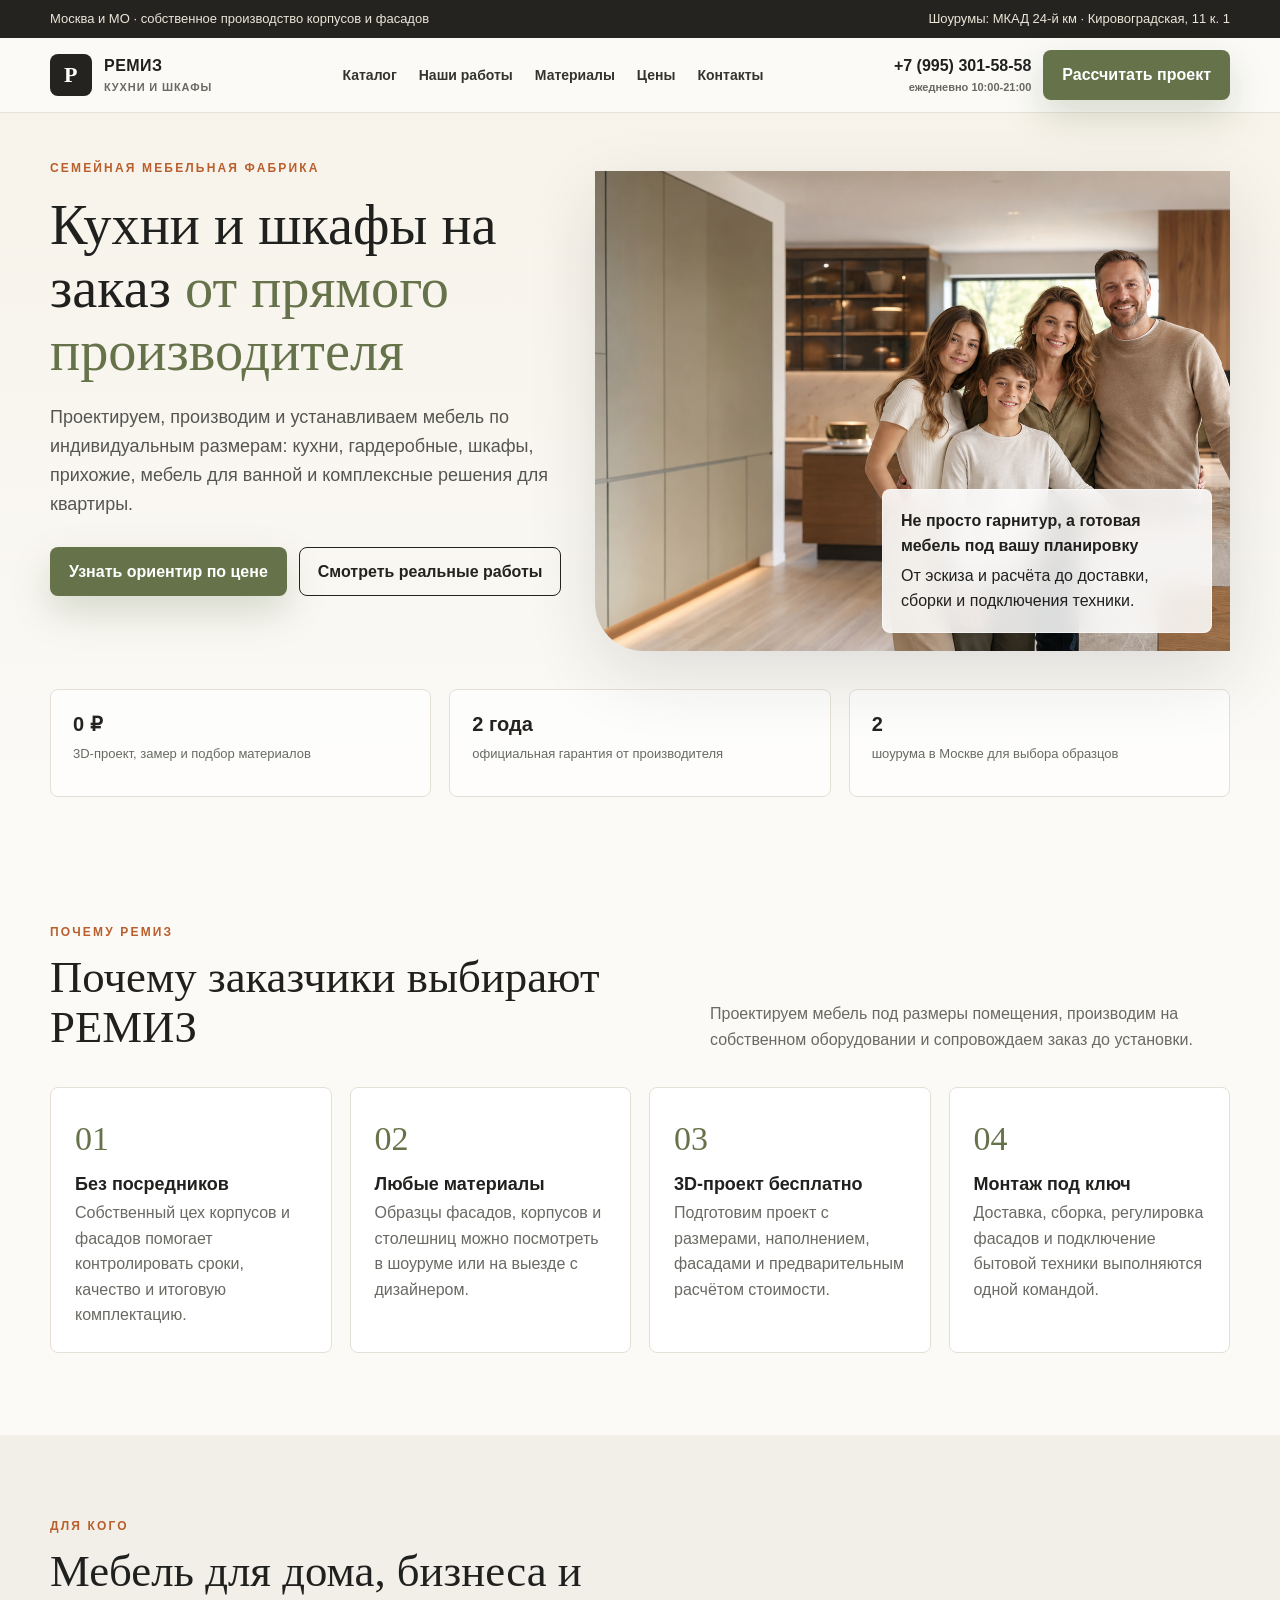
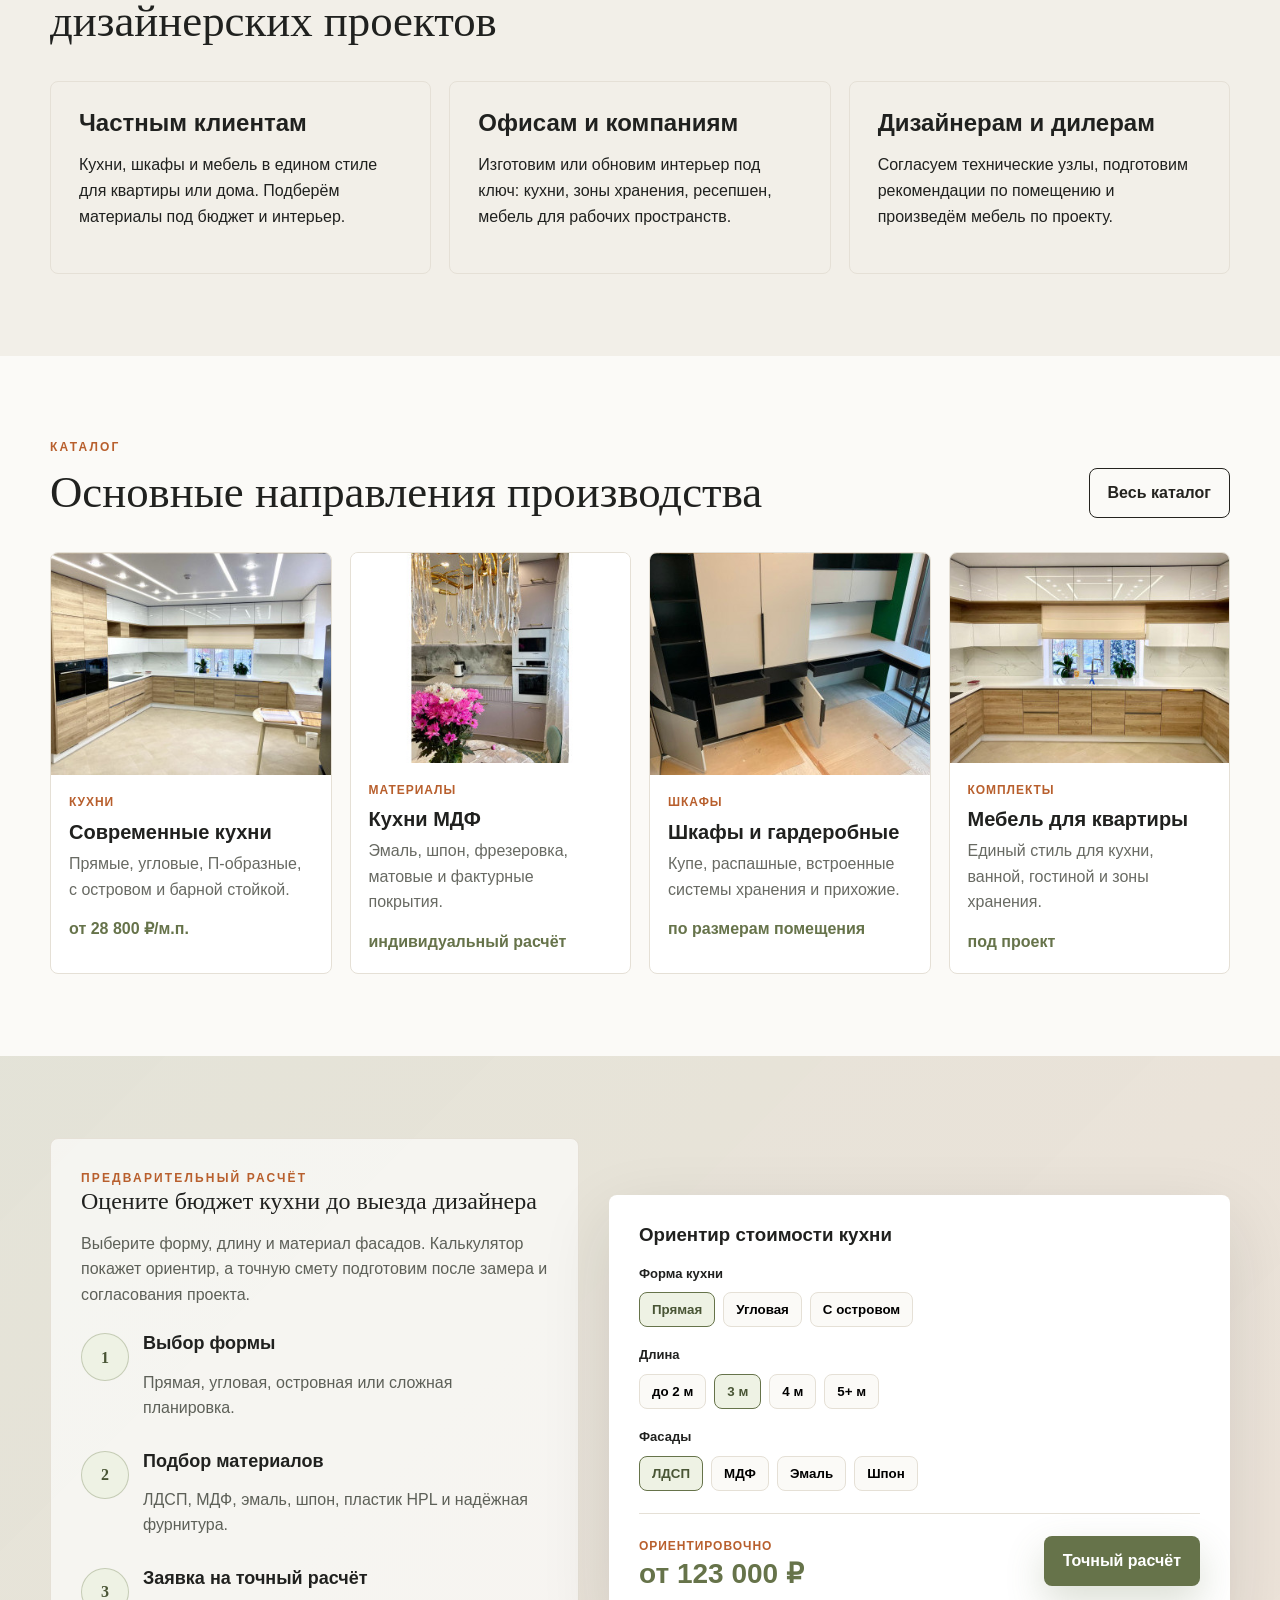
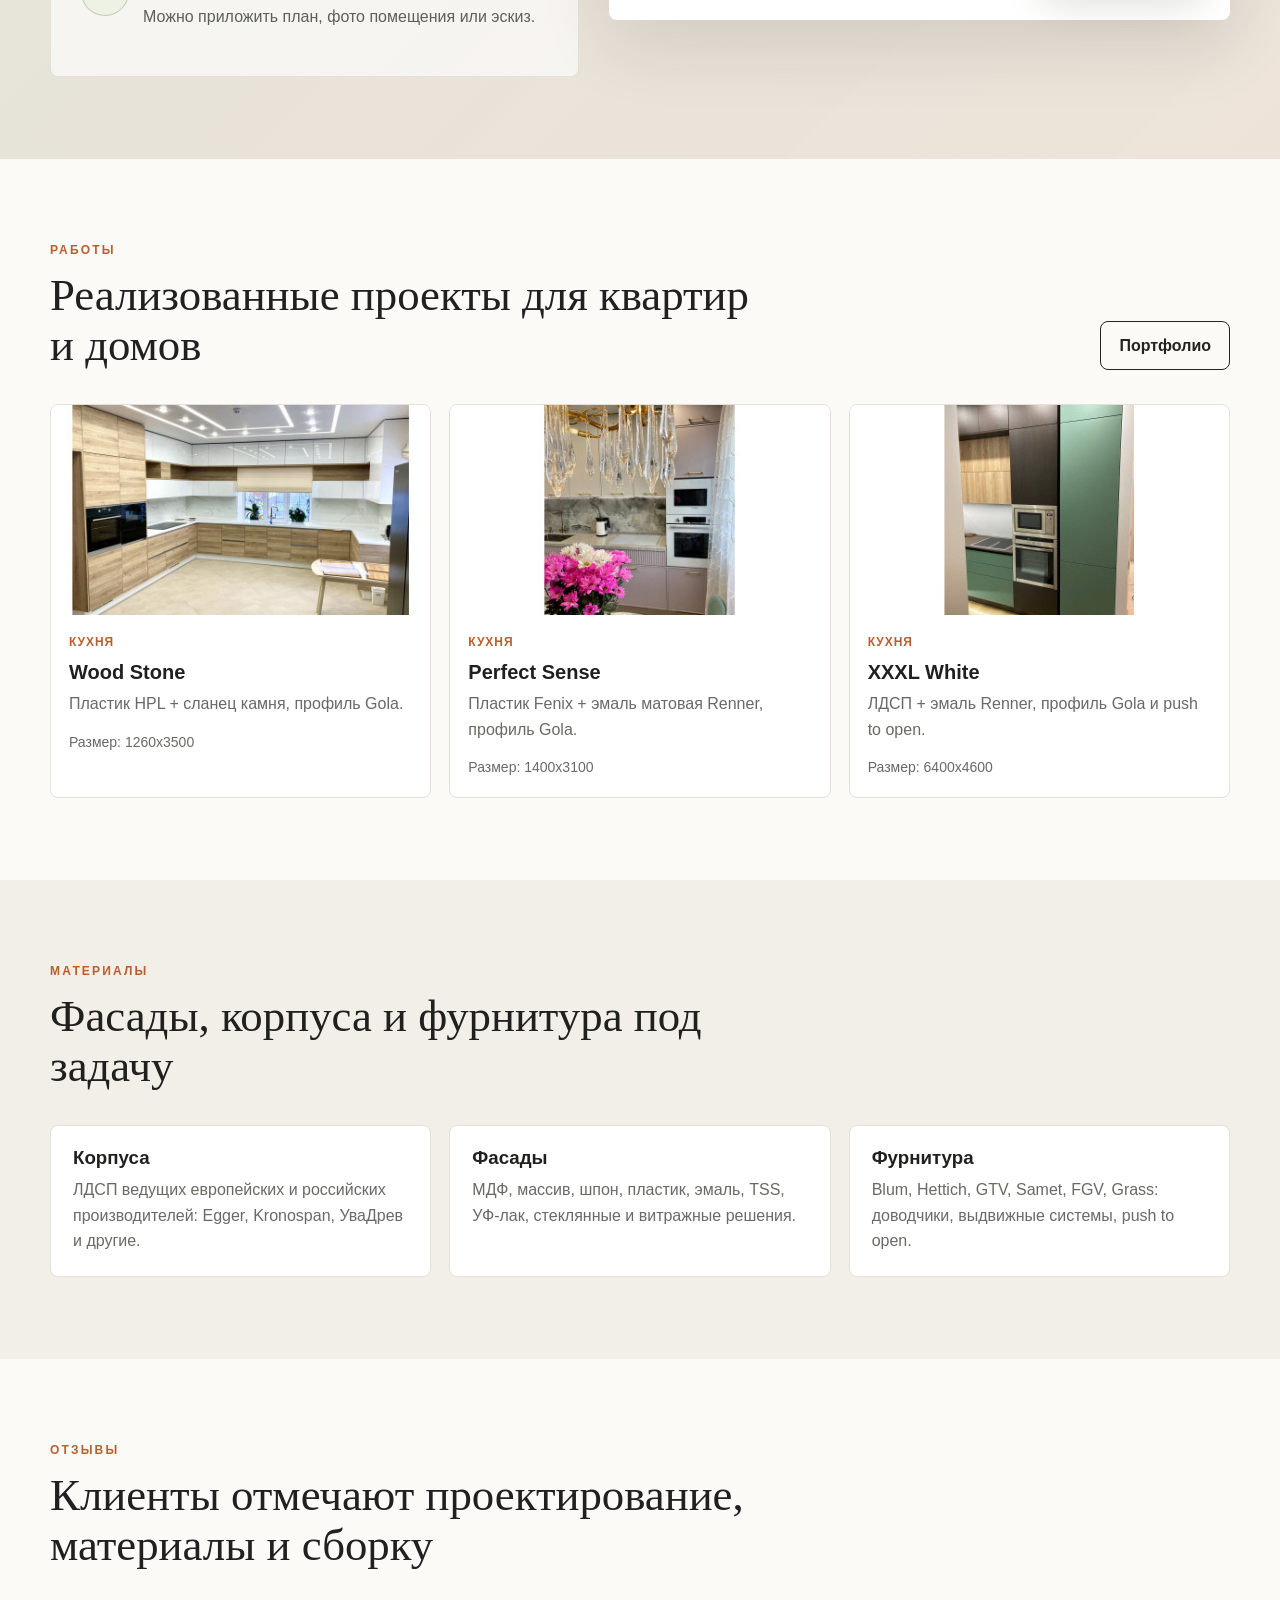
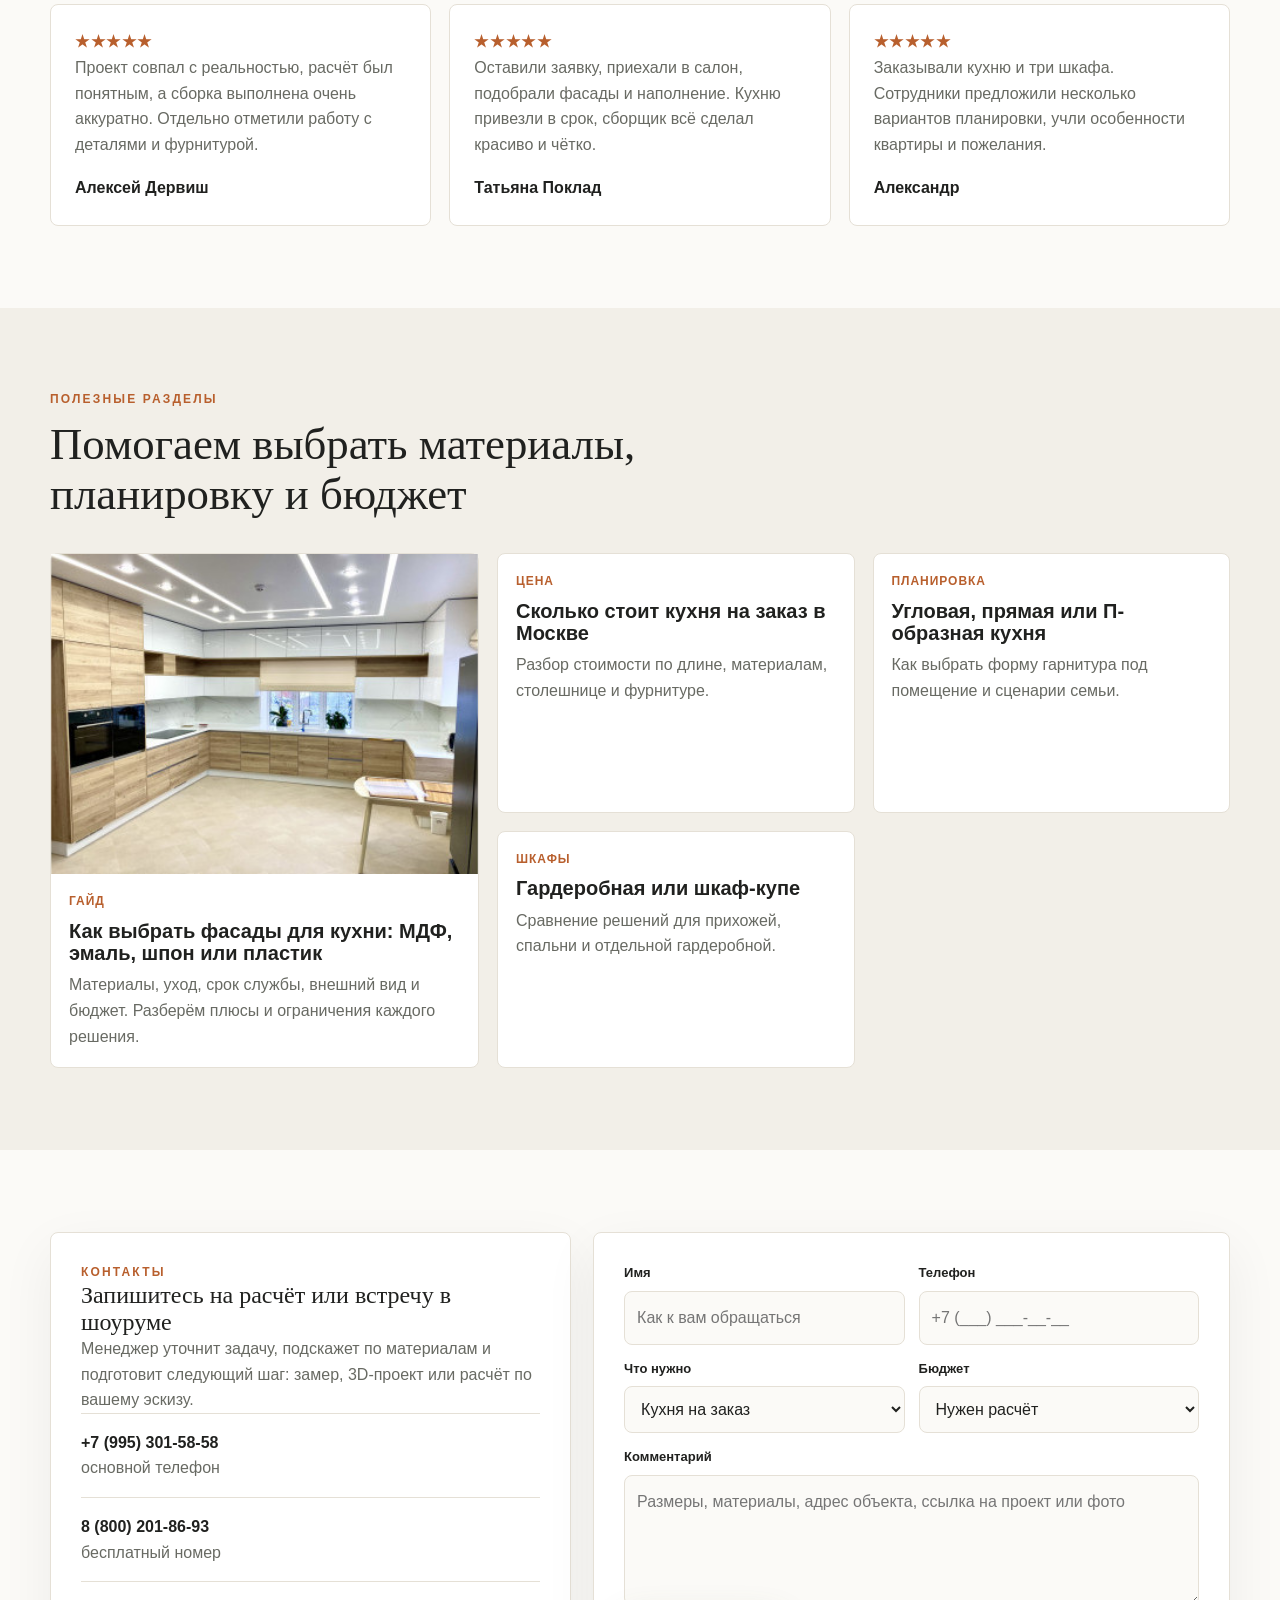
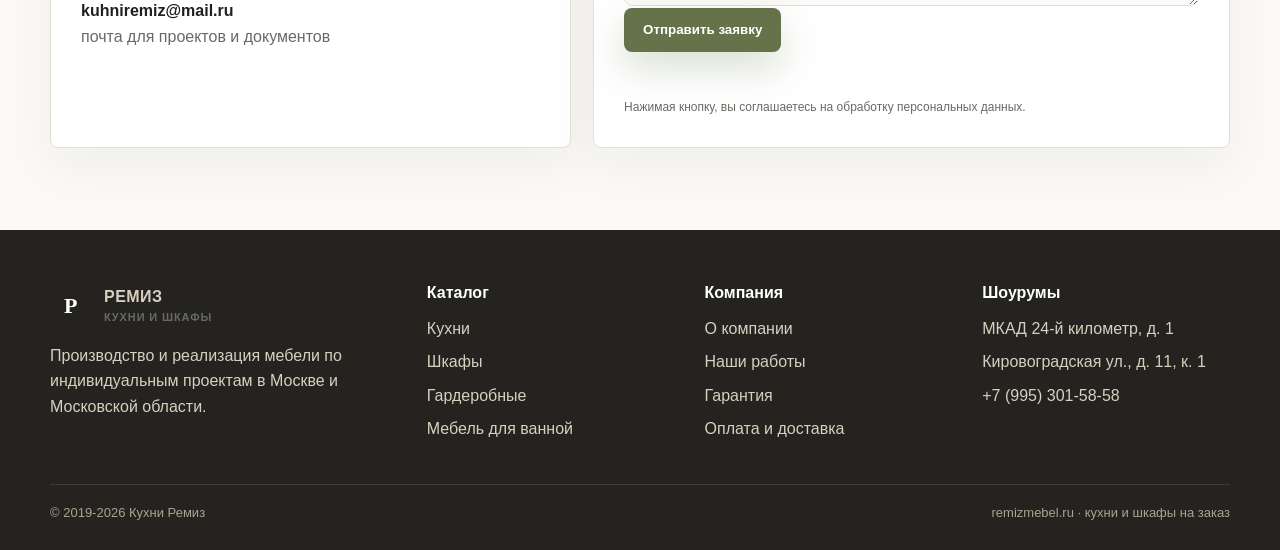
==== commit 4d05fa72: "Add lead form handling and contact schema" ====
--- a/index.html
+++ b/index.html
@@ -25,7 +25,17 @@
       {"@type": "PostalAddress", "addressLocality": "Москва", "streetAddress": "улица Кировоградская, дом 11, корпус 1, МТК АрмадаХоум, 3 этаж"}
     ],
     "areaServed": "Москва и Московская область",
-    "priceRange": "₽₽"
+    "priceRange": "₽₽",
+    "image": "https://remizmebel.ru/assets/images/hero-family-placeholder.png",
+    "hasOfferCatalog": {
+      "@type": "OfferCatalog",
+      "name": "Мебель на заказ РЕМИЗ",
+      "itemListElement": [
+        {"@type": "Offer", "itemOffered": {"@type": "Product", "name": "Кухни на заказ"}},
+        {"@type": "Offer", "itemOffered": {"@type": "Product", "name": "Шкафы и гардеробные на заказ"}},
+        {"@type": "Offer", "itemOffered": {"@type": "Product", "name": "Мебель для ванной на заказ"}}
+      ]
+    }
   }
   </script>
 </head>
@@ -261,15 +271,18 @@
           <div class="contact-line"><b>8 (800) 201-86-93</b><span>бесплатный номер</span></div>
           <div class="contact-line"><b>kuhniremiz@mail.ru</b><span>почта для проектов и документов</span></div>
         </div>
-        <form class="form-panel" action="#" method="post">
+        <form class="form-panel" action="send.php" method="post" data-lead-form>
           <div class="form-grid">
-            <div class="field"><label for="name">Имя</label><input id="name" name="name" autocomplete="name" placeholder="Как к вам обращаться"></div>
-            <div class="field"><label for="phone">Телефон</label><input id="phone" name="phone" autocomplete="tel" placeholder="+7 (___) ___-__-__"></div>
+            <input type="hidden" name="source" value="Главная страница">
+            <div class="field hp-field"><label for="website">Сайт</label><input id="website" name="website" tabindex="-1" autocomplete="off"></div>
+            <div class="field"><label for="name">Имя</label><input id="name" name="name" autocomplete="name" placeholder="Как к вам обращаться" required></div>
+            <div class="field"><label for="phone">Телефон</label><input id="phone" name="phone" autocomplete="tel" inputmode="tel" placeholder="+7 (___) ___-__-__" required></div>
             <div class="field"><label for="type">Что нужно</label><select id="type" name="type"><option>Кухня на заказ</option><option>Шкаф или гардеробная</option><option>Мебель для ванной</option><option>Комплексная мебель для квартиры</option></select></div>
             <div class="field"><label for="budget">Бюджет</label><select id="budget" name="budget"><option>Нужен расчёт</option><option>до 300 000 ₽</option><option>300 000 - 700 000 ₽</option><option>от 700 000 ₽</option></select></div>
             <div class="field full"><label for="comment">Комментарий</label><textarea id="comment" name="comment" rows="4" placeholder="Размеры, материалы, адрес объекта, ссылка на проект или фото"></textarea></div>
           </div>
           <button class="btn btn-primary" type="submit">Отправить заявку</button>
+          <p class="form-status" aria-live="polite"></p>
           <p class="policy">Нажимая кнопку, вы соглашаетесь на обработку персональных данных.</p>
         </form>
       </div>
--- a/assets/css/remiz.css
+++ b/assets/css/remiz.css
@@ -717,6 +717,13 @@
   grid-column: 1 / -1;
 }
 
+.hp-field {
+  position: absolute;
+  left: -9999px;
+  opacity: 0;
+  pointer-events: none;
+}
+
 .field label {
   font-size: 13px;
   font-weight: 900;
@@ -743,6 +750,11 @@
   margin-top: 2px;
 }
 
+.form-panel .btn:disabled {
+  cursor: wait;
+  opacity: .72;
+}
+
 .field input:focus,
 .field select:focus,
 .field textarea:focus {
@@ -754,6 +766,43 @@
   color: var(--muted);
   font-size: 12px;
   margin: 12px 0 0;
+}
+
+.form-status {
+  color: var(--green-dark);
+  font-size: 14px;
+  font-weight: 800;
+  margin: 12px 0 0;
+  min-height: 22px;
+}
+
+.contact-form-wide {
+  grid-column: 1 / -1;
+}
+
+.send-result {
+  align-items: center;
+  background: var(--soft);
+  display: flex;
+  min-height: 100vh;
+  padding: 24px;
+}
+
+.send-card {
+  background: var(--white);
+  border: 1px solid var(--line);
+  border-radius: var(--radius);
+  box-shadow: var(--shadow);
+  margin: 0 auto;
+  max-width: 640px;
+  padding: 34px;
+}
+
+.send-card h1 {
+  font-family: Georgia, serif;
+  font-size: clamp(34px, 6vw, 58px);
+  line-height: .98;
+  margin: 26px 0 16px;
 }
 
 .page-hero {
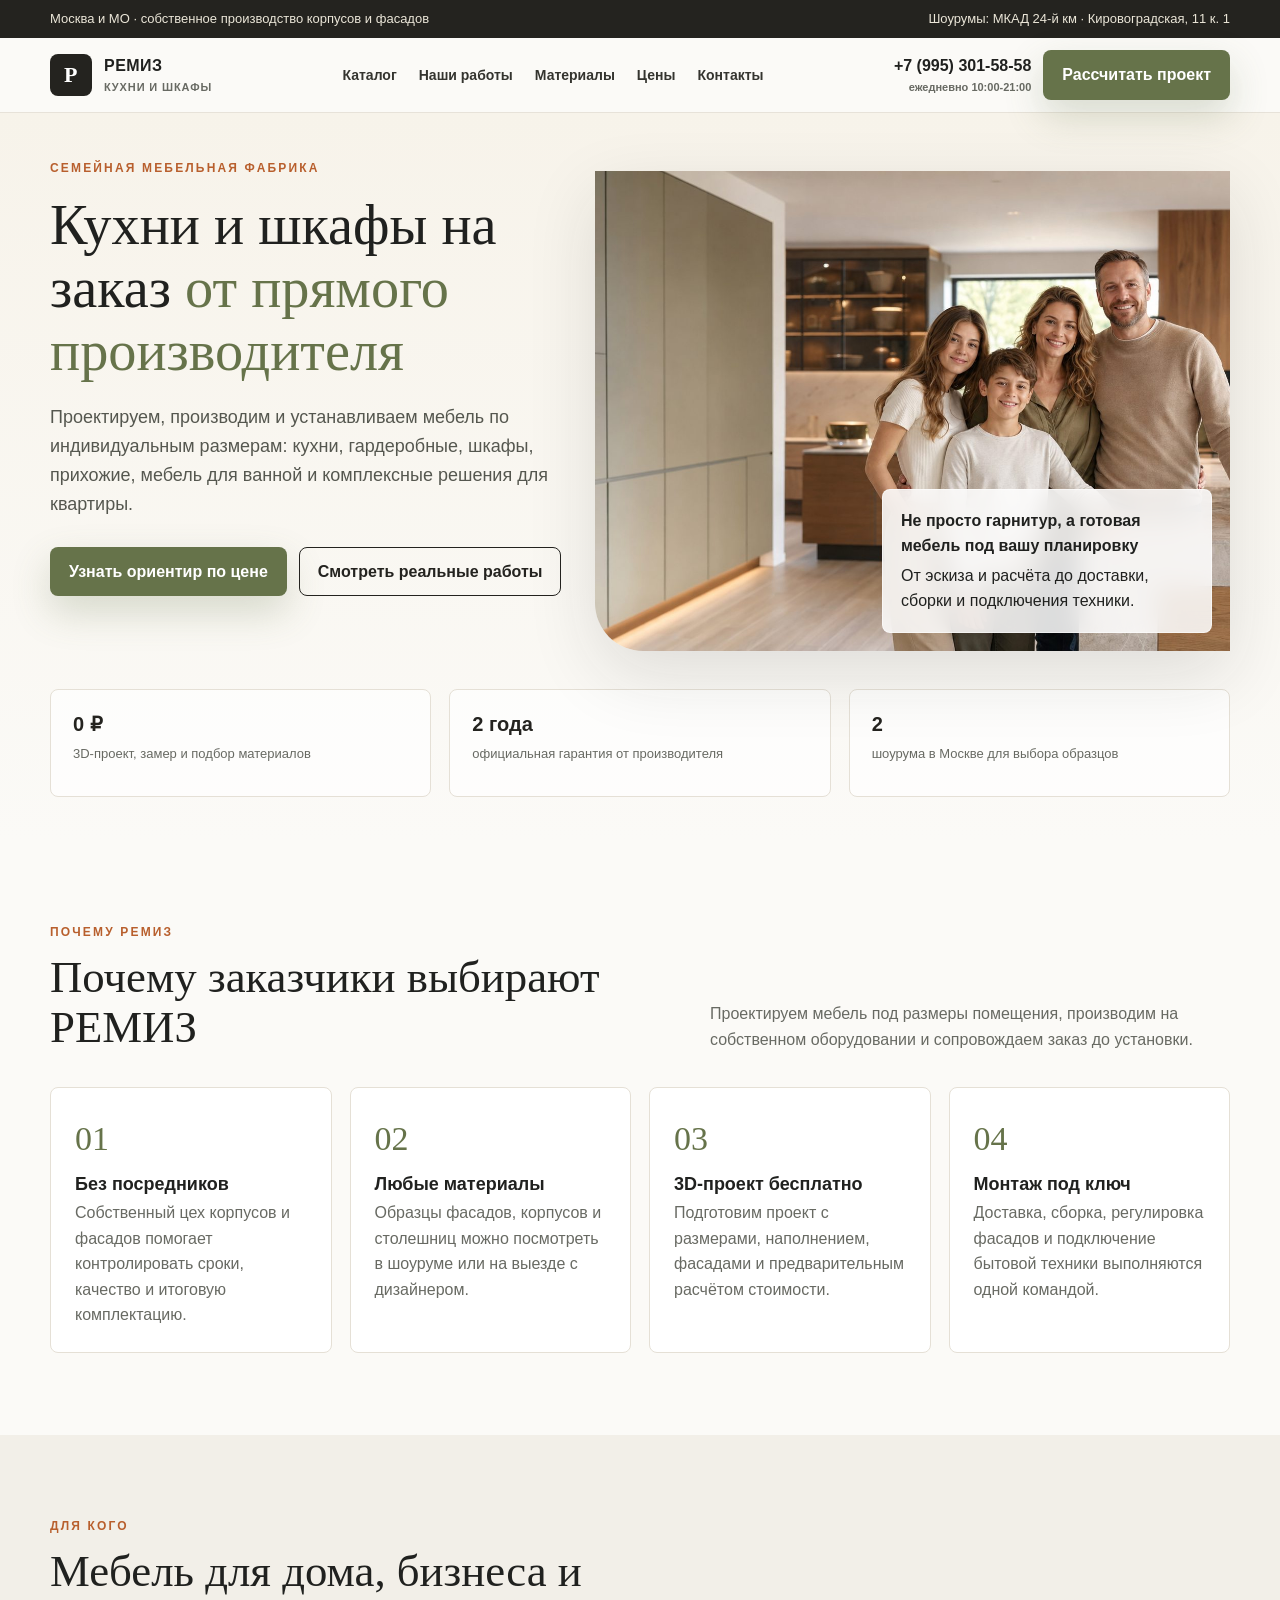
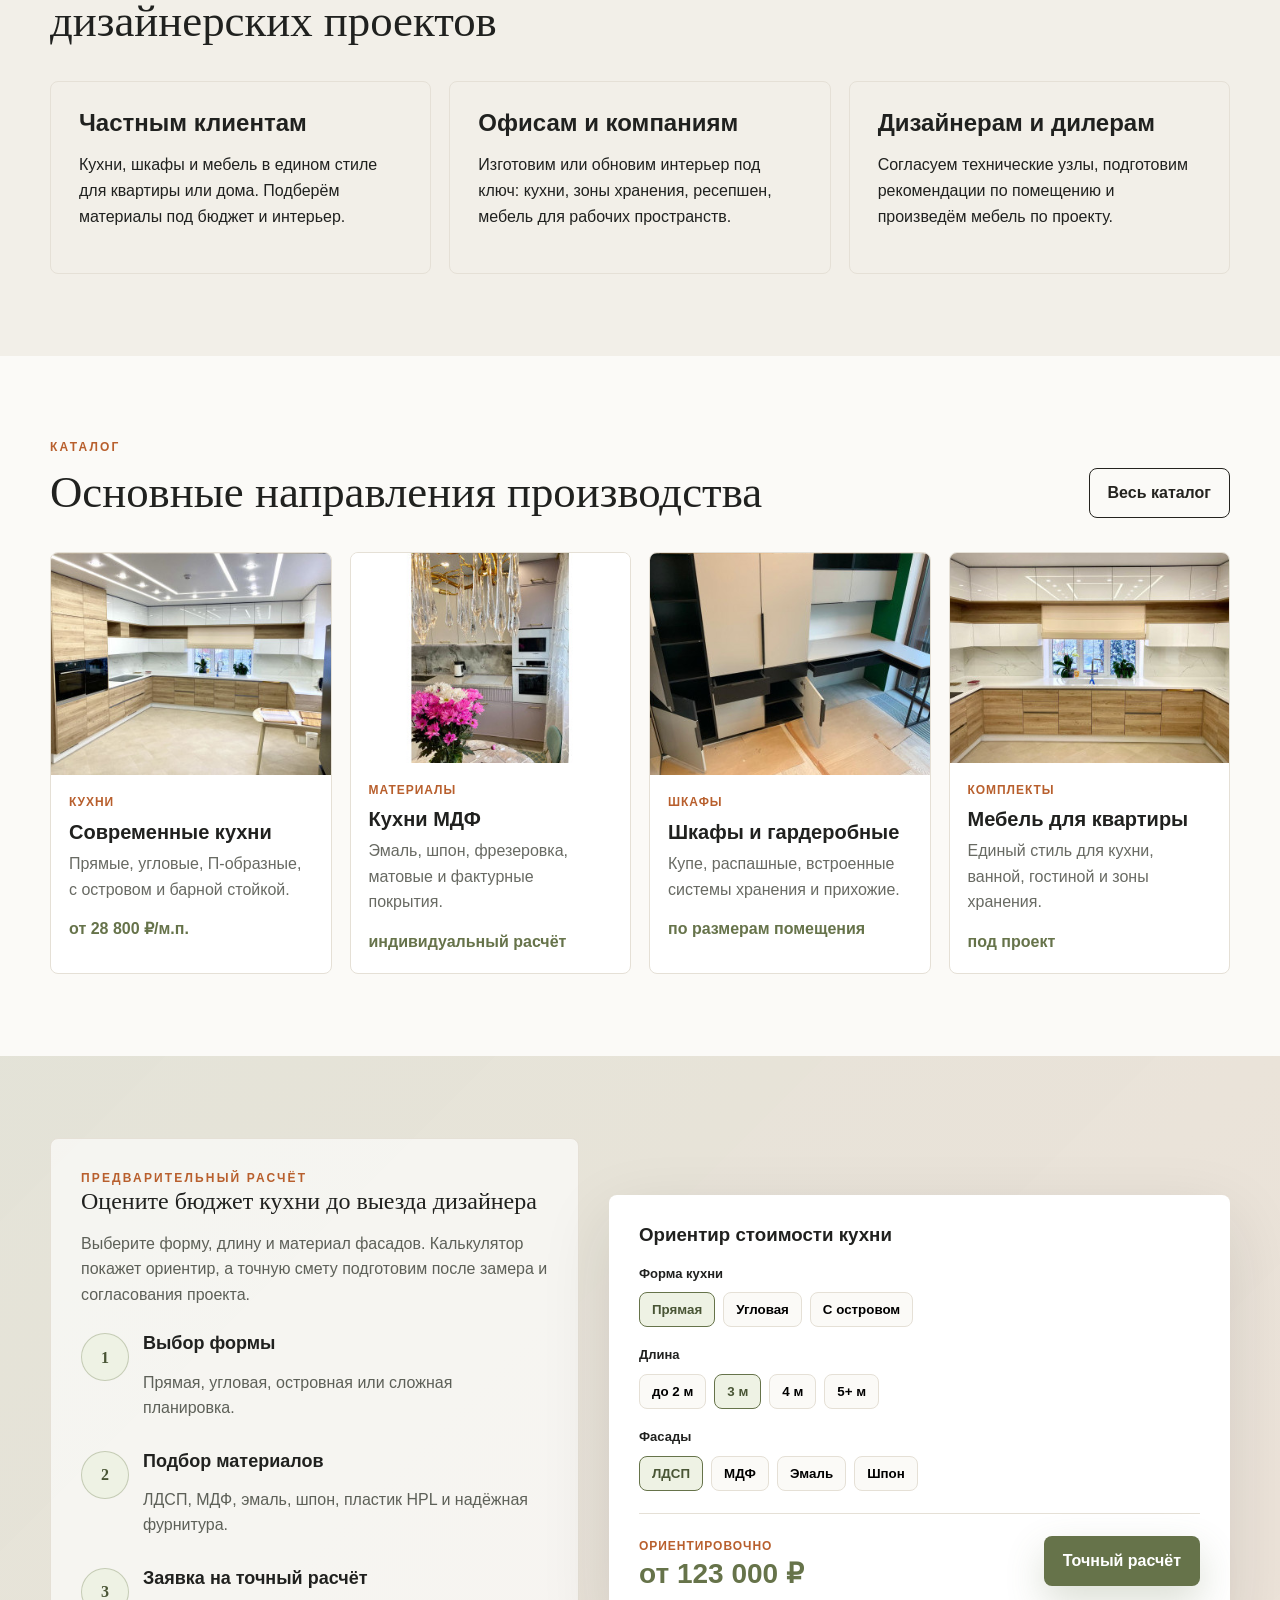
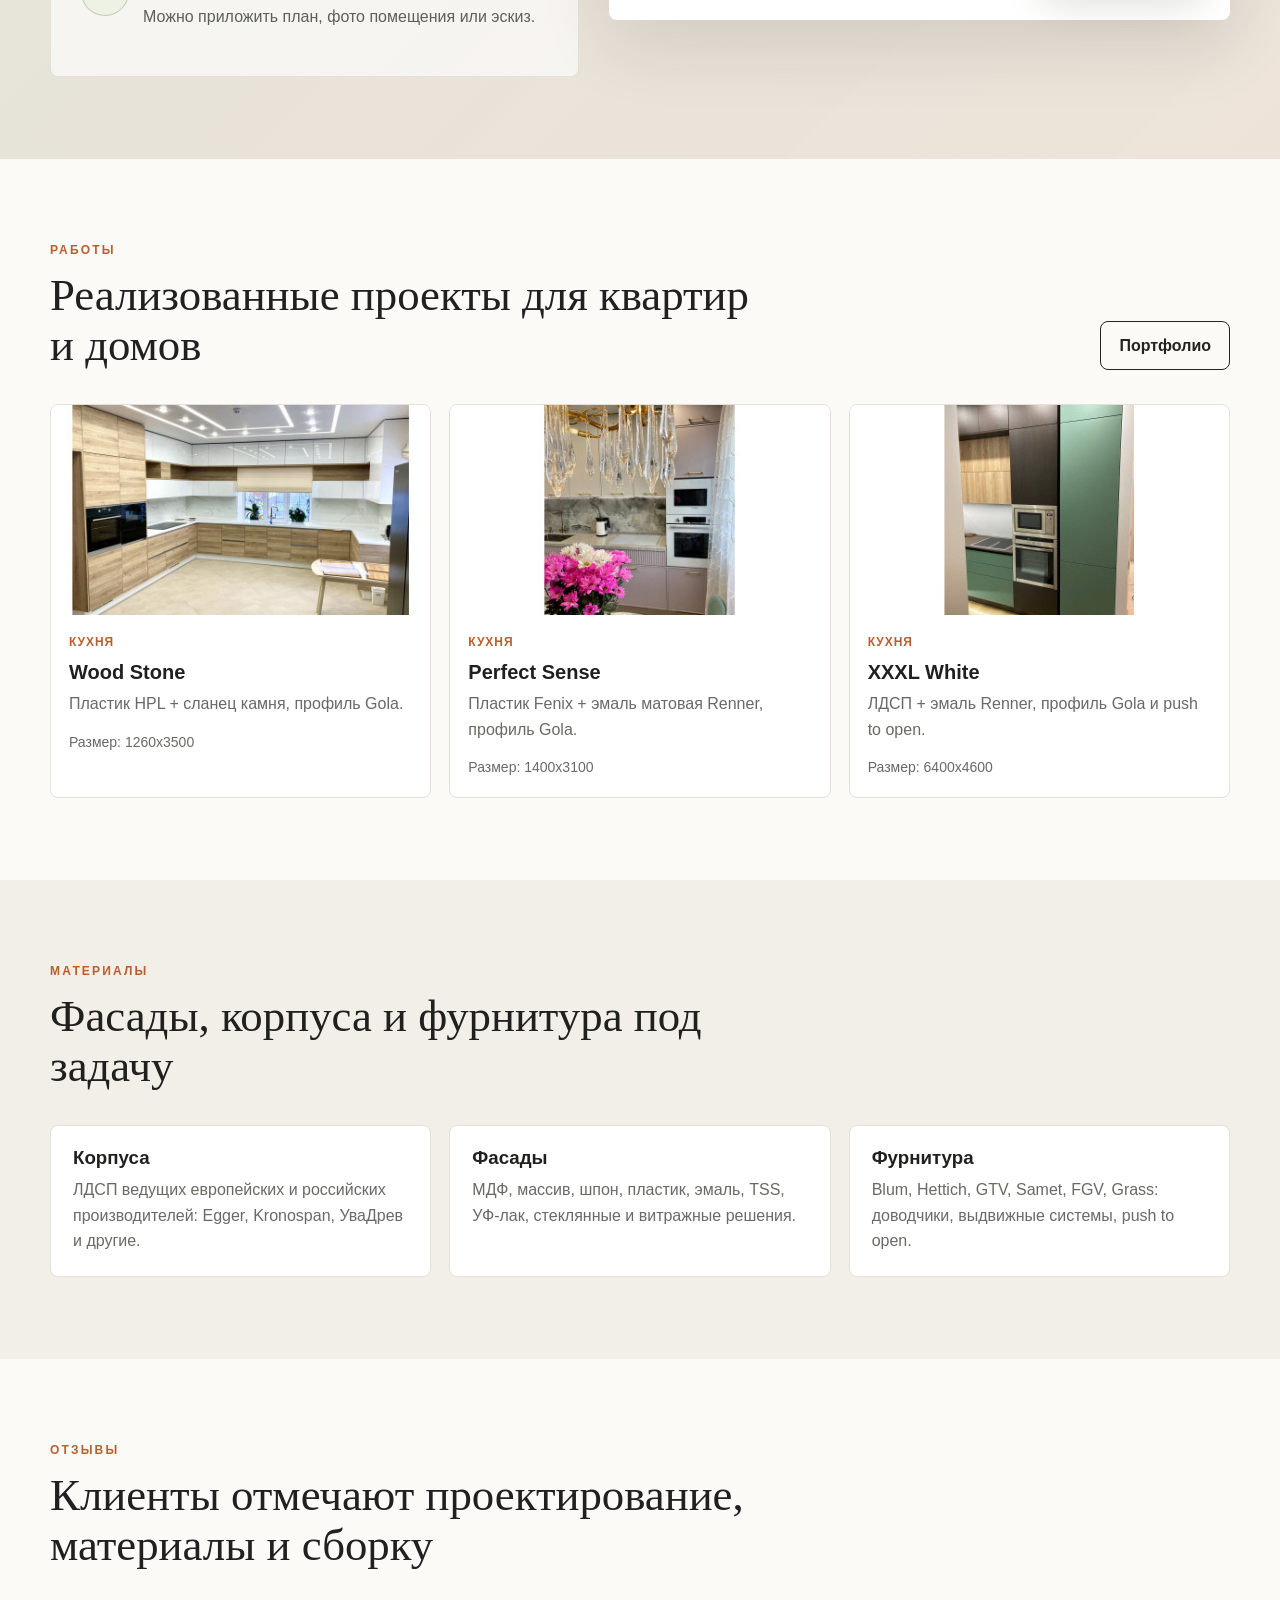
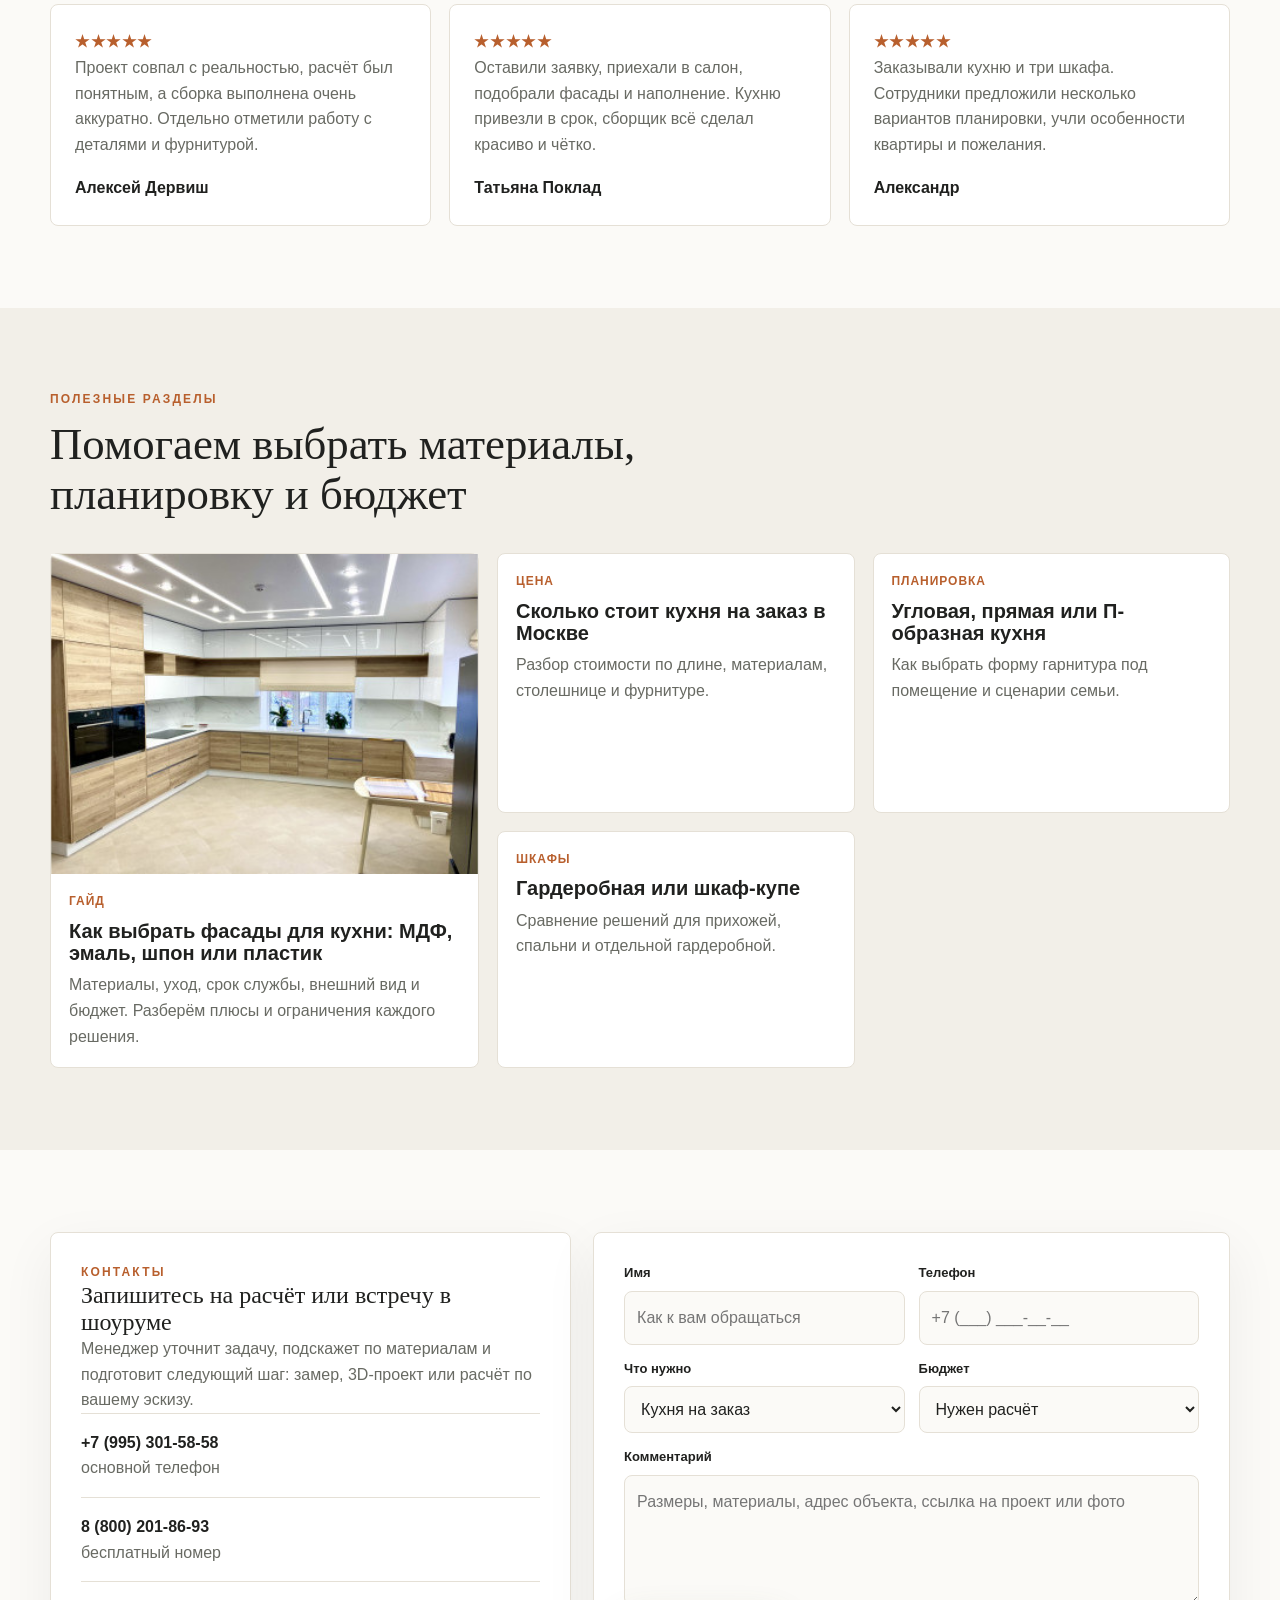
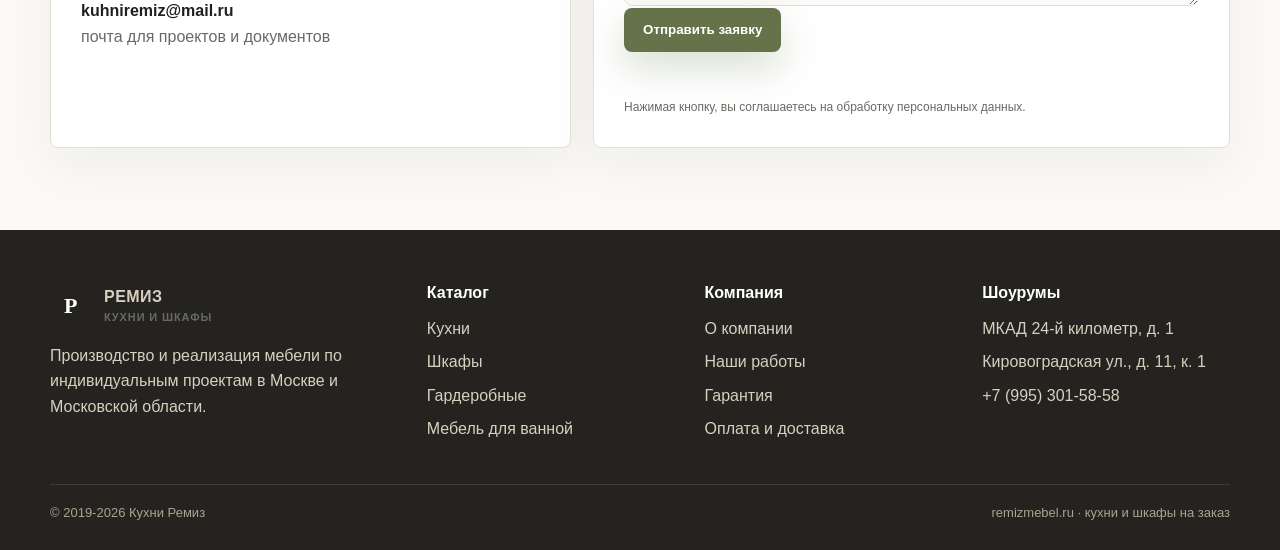
==== commit 908971d3: "Optimize site assets and browser metadata" ====
--- a/index.html
+++ b/index.html
@@ -10,7 +10,10 @@
   <meta property="og:description" content="Семейная мебельная фабрика: кухни и корпусная мебель на заказ от прямого производителя.">
   <meta property="og:type" content="website">
   <meta property="og:url" content="https://remizmebel.ru/">
-  <meta property="og:image" content="https://remizmebel.ru/assets/images/hero-family-placeholder.png">
+  <meta property="og:image" content="https://remizmebel.ru/assets/images/hero-family-placeholder.jpg">
+  <meta name="theme-color" content="#66734a">
+  <link rel="icon" href="assets/favicon.svg" type="image/svg+xml">
+  <link rel="manifest" href="site.webmanifest">
   <link rel="stylesheet" href="assets/css/remiz.css">
   <script type="application/ld+json">
   {
@@ -26,7 +29,7 @@
     ],
     "areaServed": "Москва и Московская область",
     "priceRange": "₽₽",
-    "image": "https://remizmebel.ru/assets/images/hero-family-placeholder.png",
+    "image": "https://remizmebel.ru/assets/images/hero-family-placeholder.jpg",
     "hasOfferCatalog": {
       "@type": "OfferCatalog",
       "name": "Мебель на заказ РЕМИЗ",
@@ -81,7 +84,7 @@
           </div>
         </div>
         <div class="hero-photo">
-          <img src="assets/images/hero-family-placeholder.png" alt="Семья на современной кухне РЕМИЗ">
+          <img src="assets/images/hero-family-placeholder.jpg" alt="Семья на современной кухне РЕМИЗ" width="1672" height="941" fetchpriority="high">
           <div class="hero-badge">
             <b>Не просто гарнитур, а готовая мебель под вашу планировку</b>
             <span>От эскиза и расчёта до доставки, сборки и подключения техники.</span>
--- a/assets/css/remiz.css
+++ b/assets/css/remiz.css
@@ -810,6 +810,29 @@
   background: var(--soft);
 }
 
+.breadcrumbs {
+  align-items: center;
+  color: var(--muted);
+  display: flex;
+  flex-wrap: wrap;
+  font-size: 14px;
+  gap: 8px;
+  margin: 0 0 18px;
+}
+
+.breadcrumbs a {
+  color: var(--muted);
+  text-decoration: none;
+}
+
+.breadcrumbs a:hover {
+  color: var(--green-dark);
+}
+
+.breadcrumbs span {
+  color: var(--ink);
+}
+
 .page-hero h1 {
   max-width: 850px;
 }
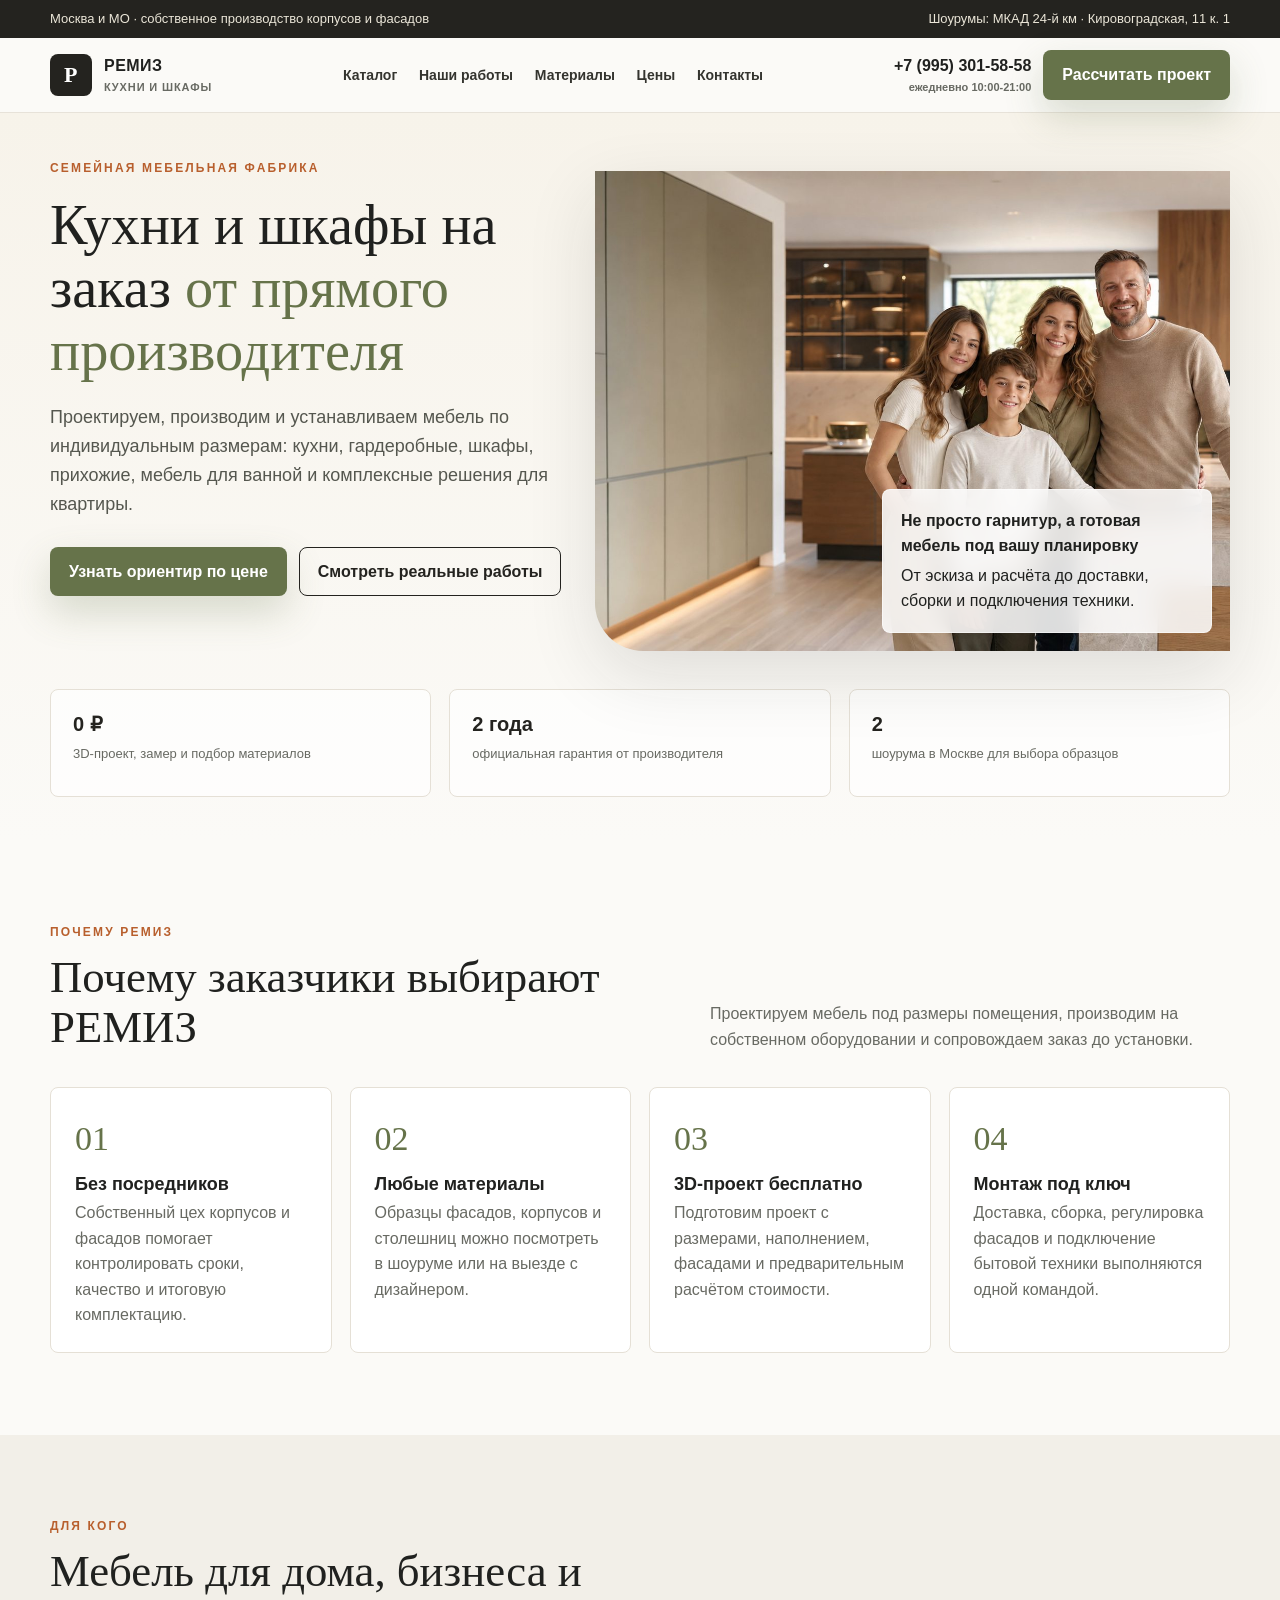
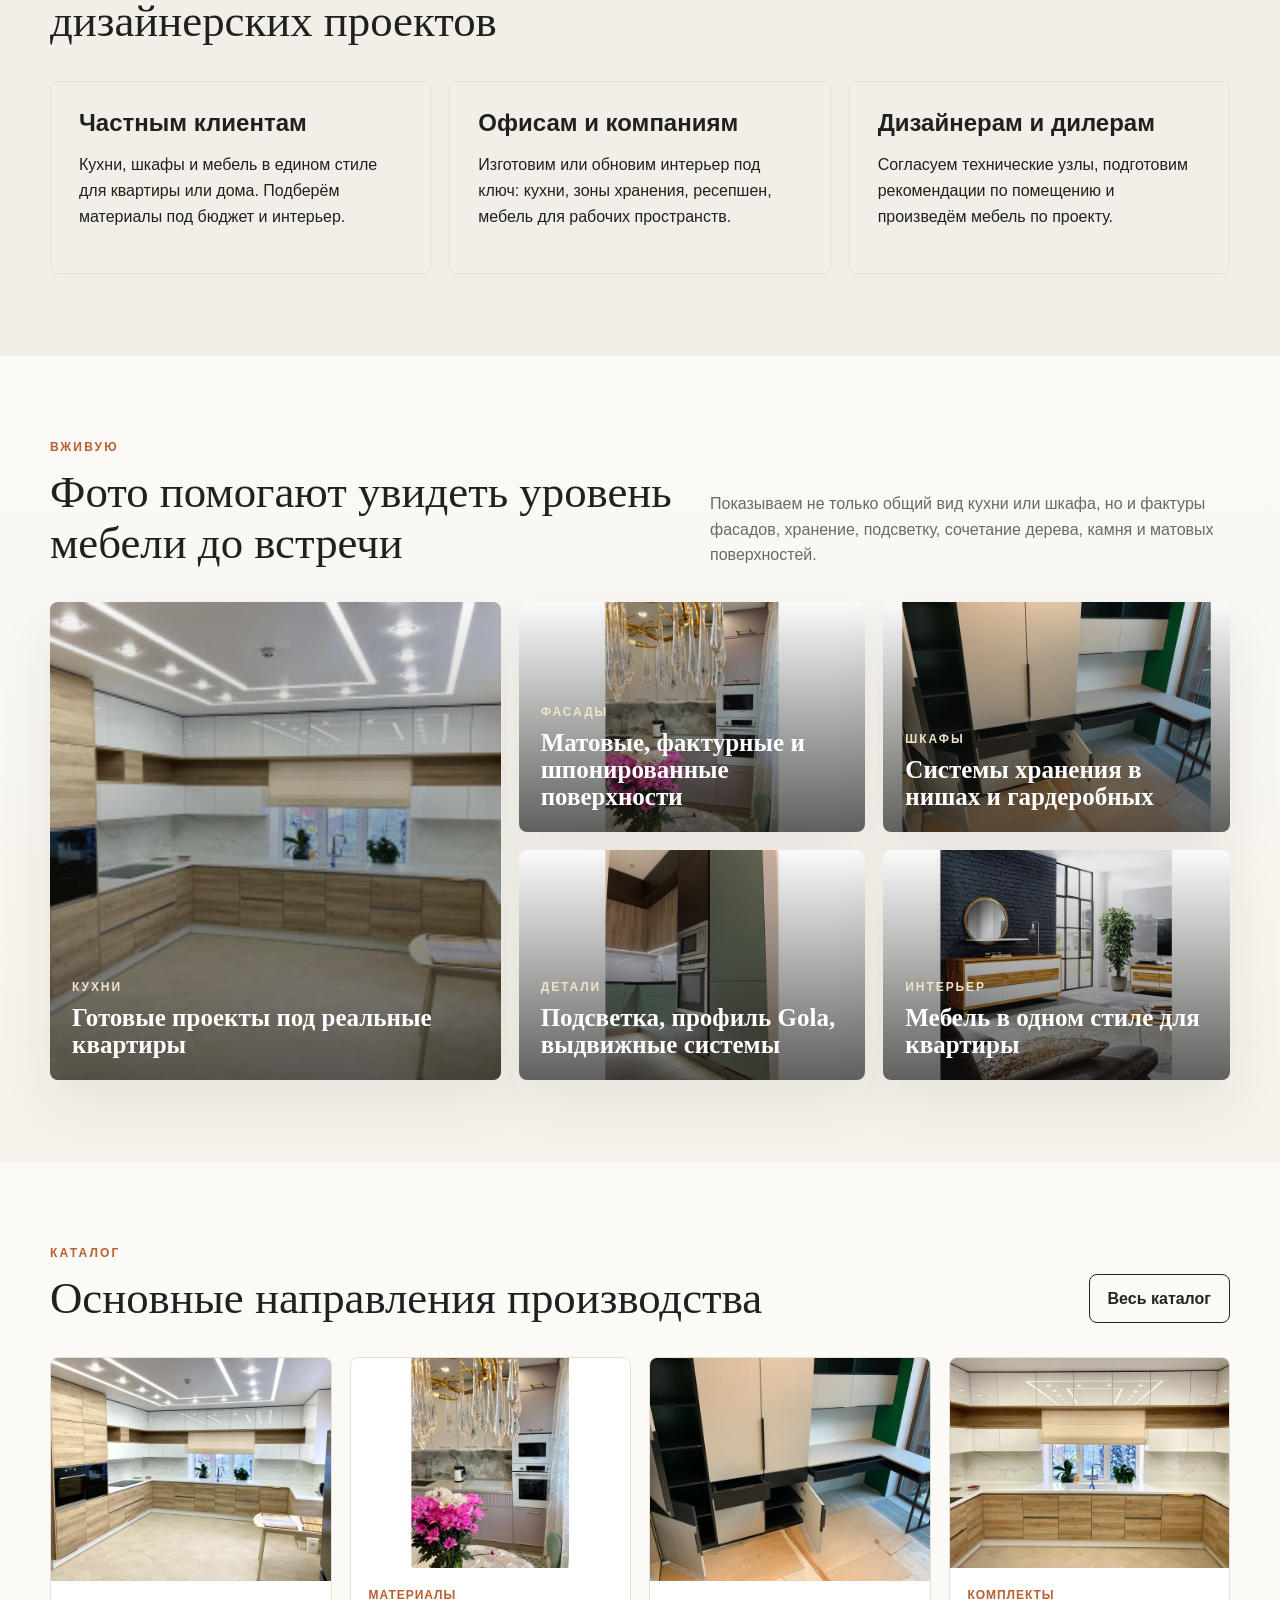
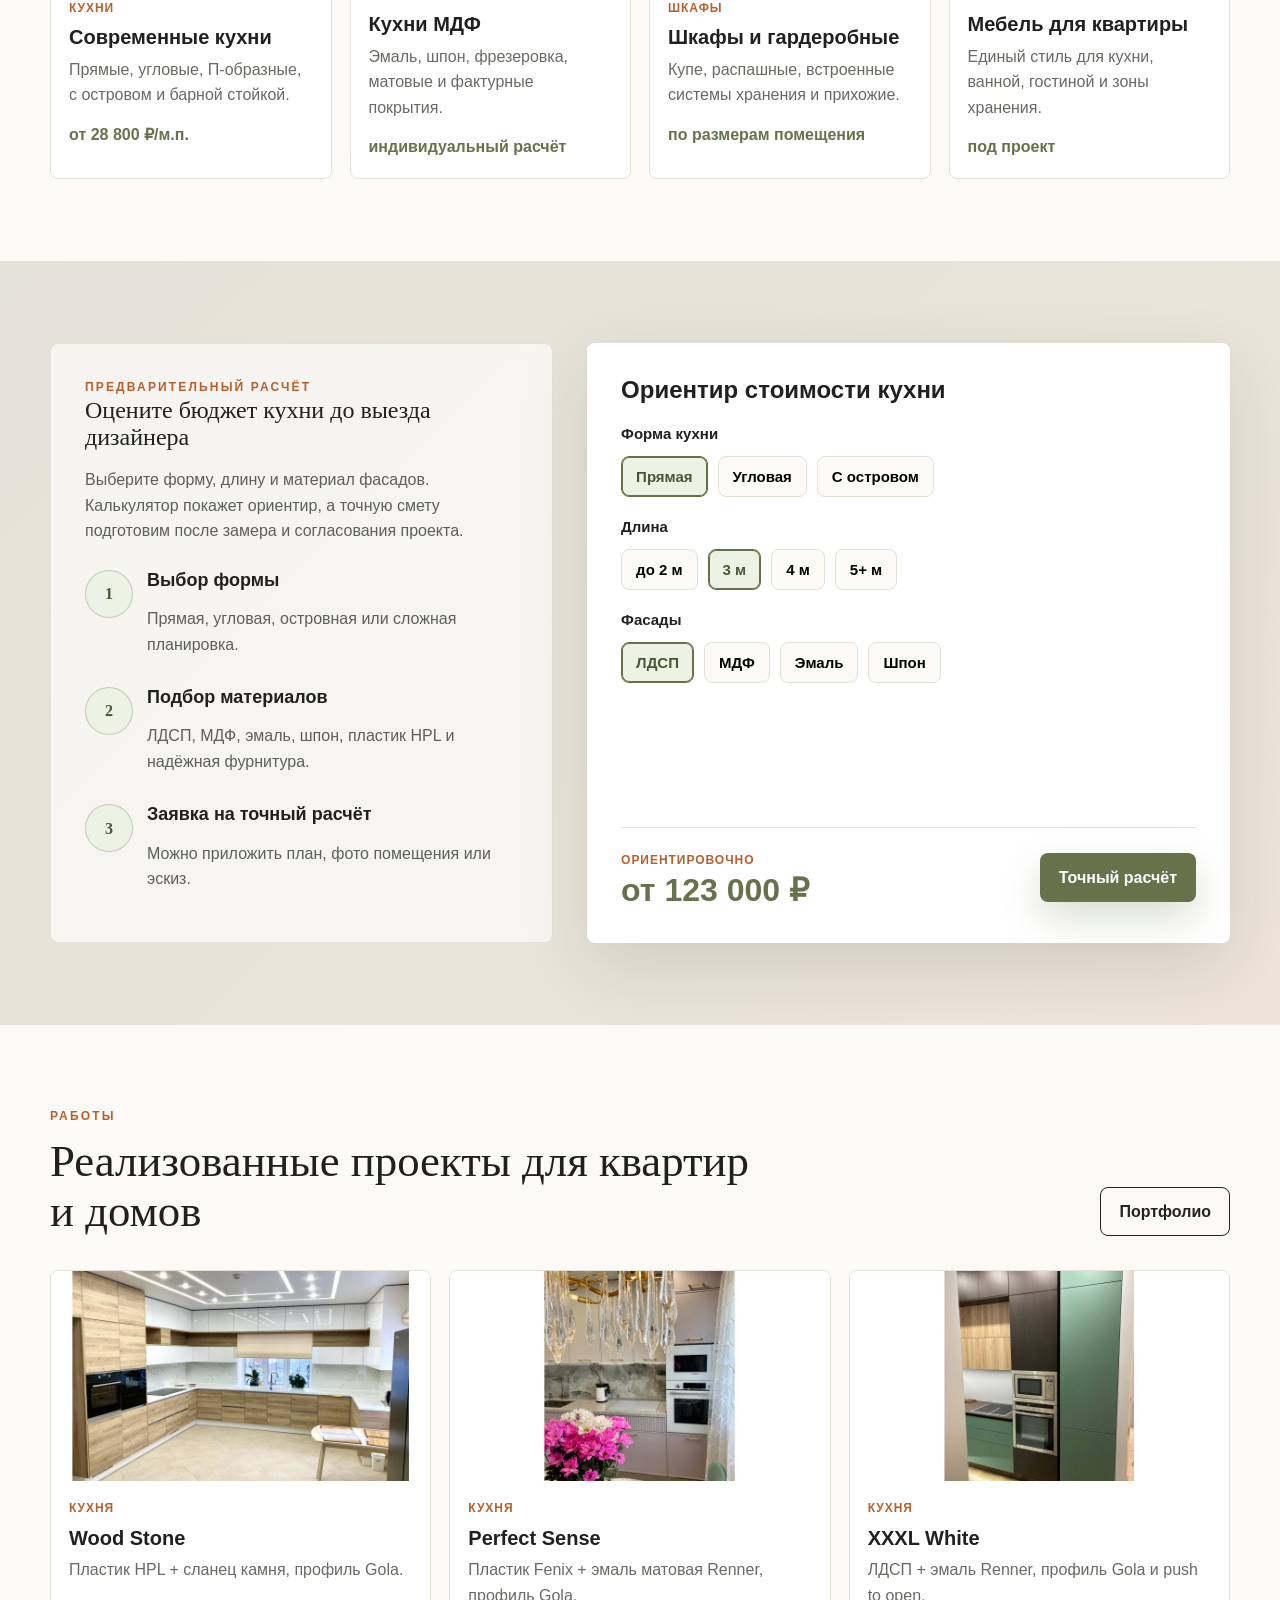
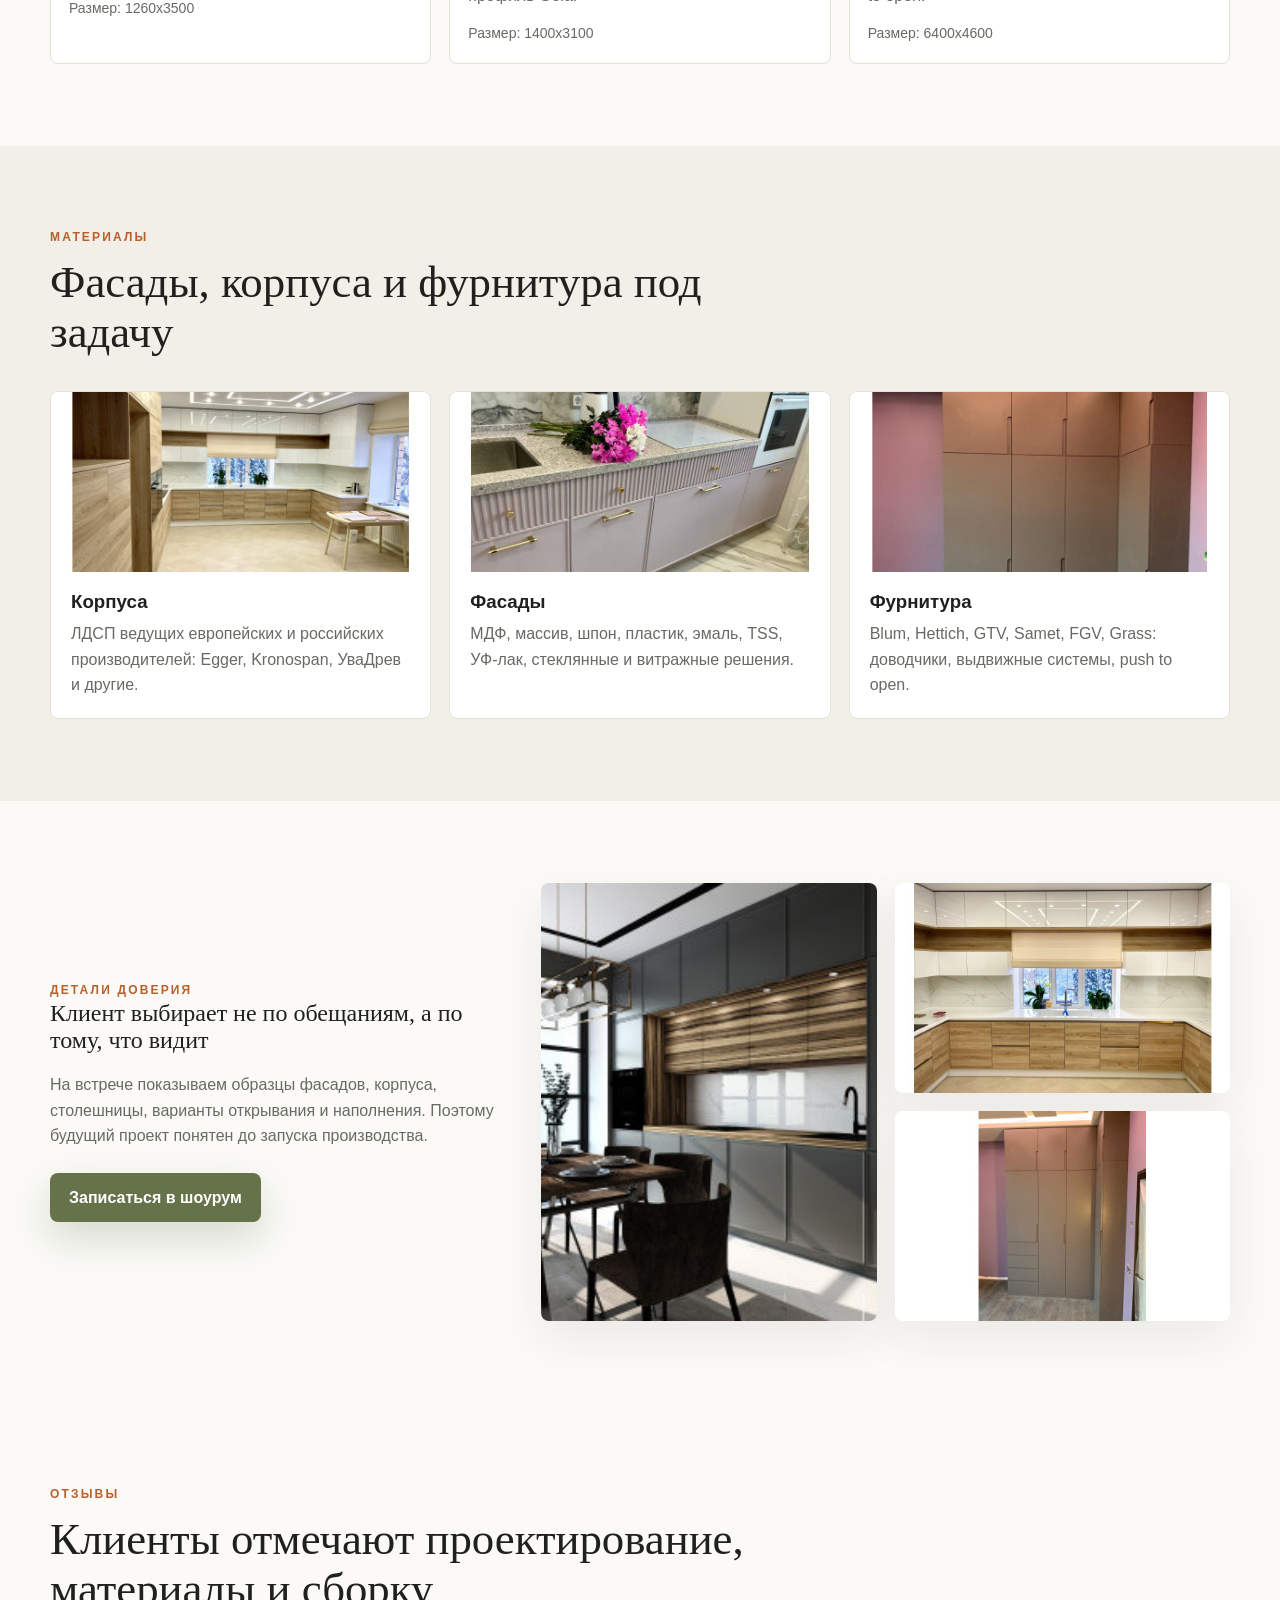
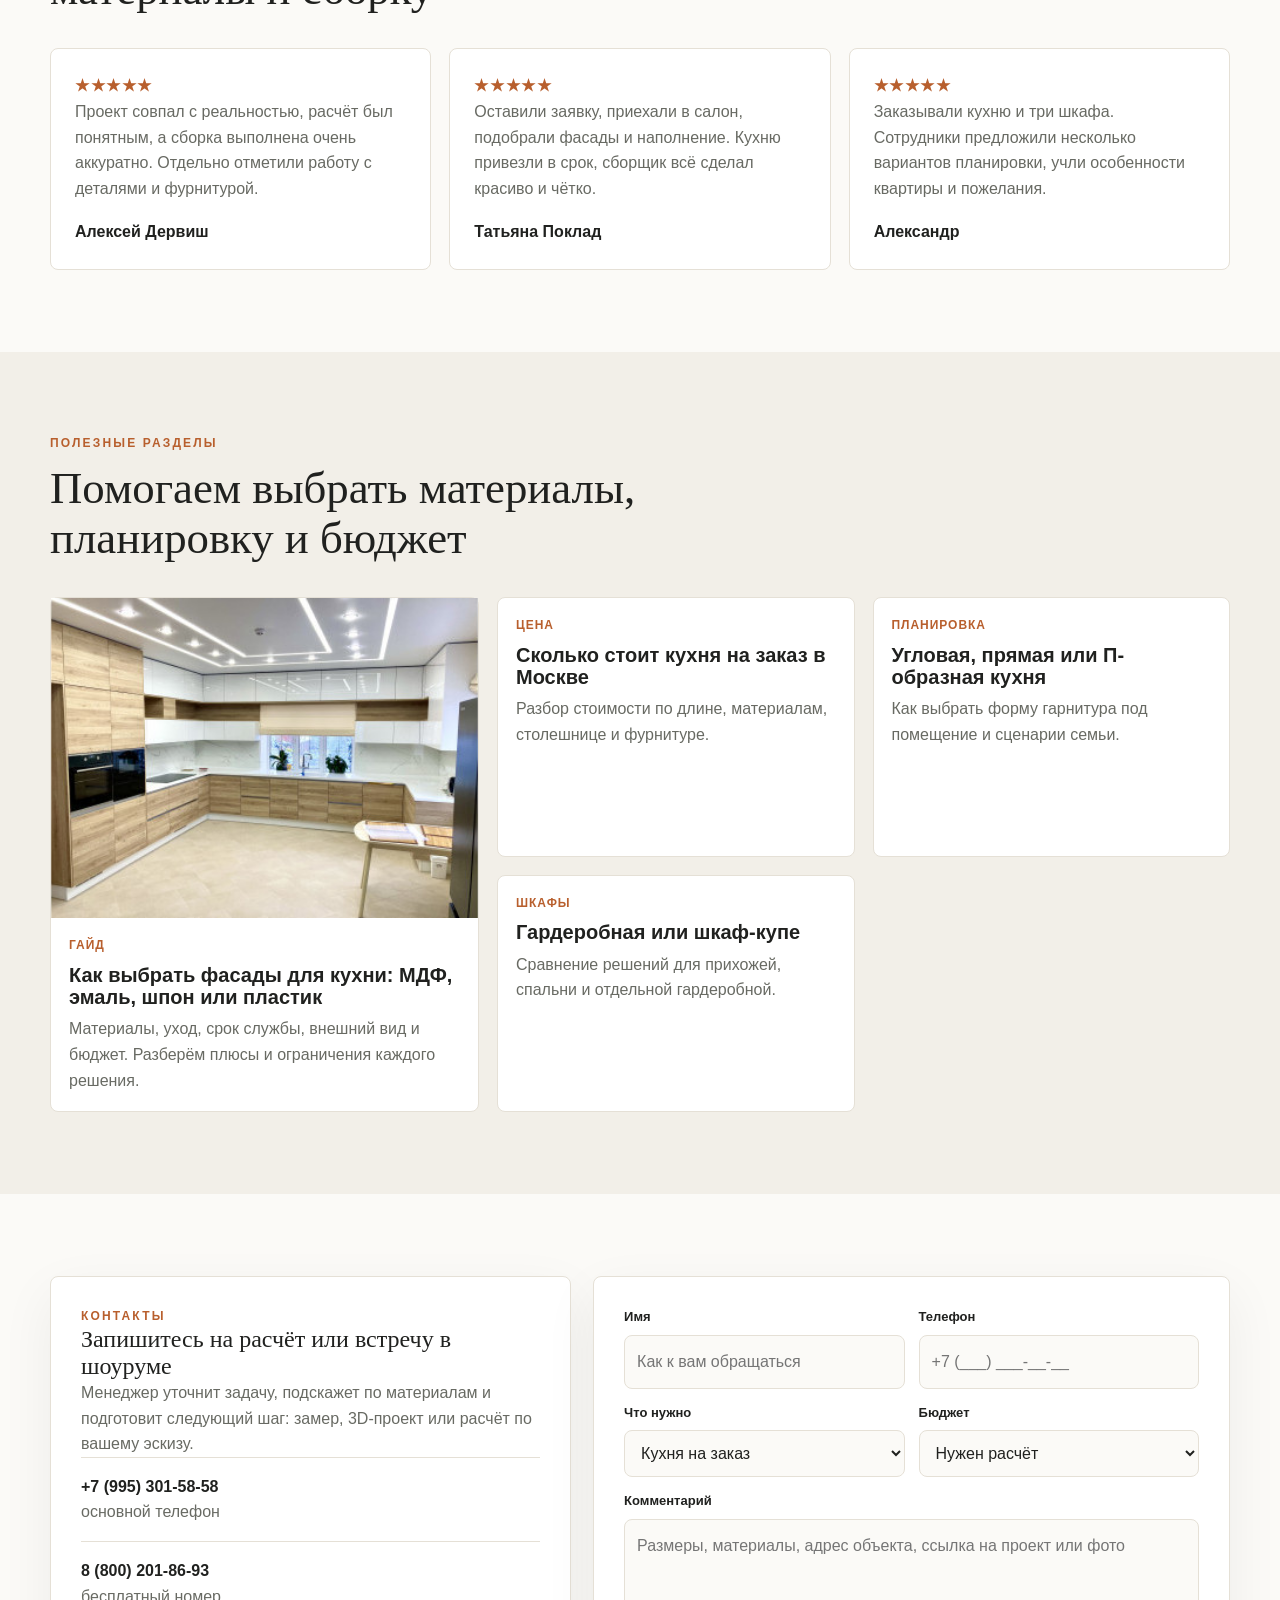
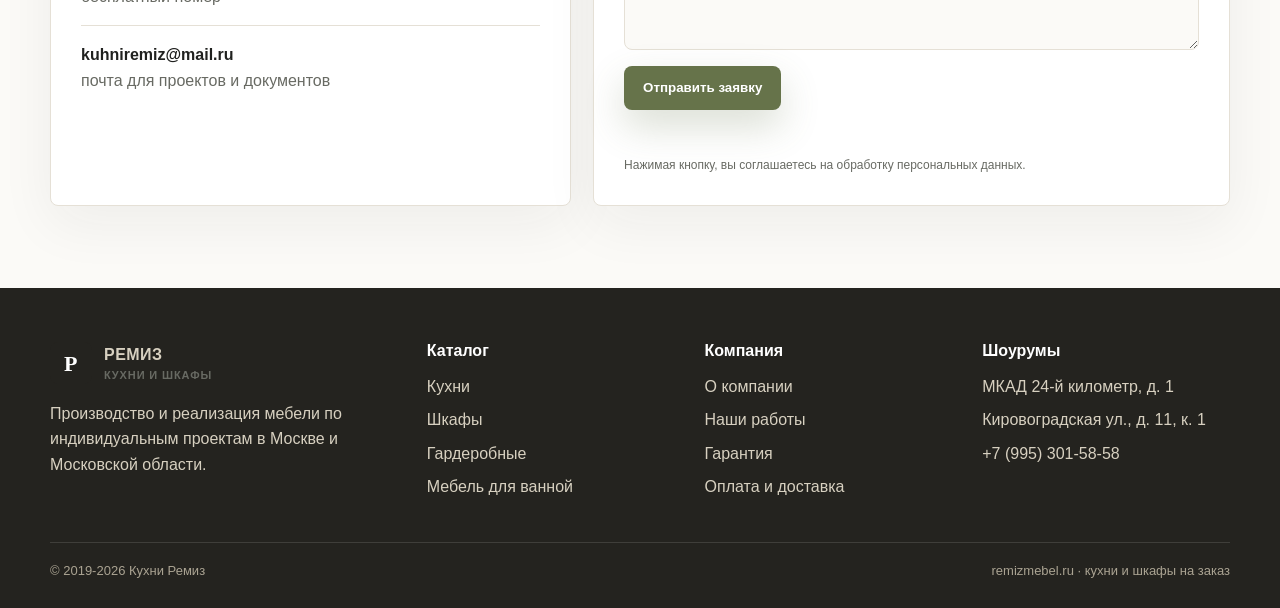
==== commit f7988bab: "Add richer visual trust sections" ====
--- a/index.html
+++ b/index.html
@@ -132,6 +132,25 @@
       </div>
     </section>
 
+    <section class="section section-visual">
+      <div class="wrap">
+        <div class="section-head">
+          <div>
+            <div class="eyebrow">Вживую</div>
+            <h2>Фото помогают увидеть уровень мебели до встречи</h2>
+          </div>
+          <p>Показываем не только общий вид кухни или шкафа, но и фактуры фасадов, хранение, подсветку, сочетание дерева, камня и матовых поверхностей.</p>
+        </div>
+        <div class="visual-grid">
+          <article class="visual-tile visual-large visual-photo-1"><div><span>Кухни</span><b>Готовые проекты под реальные квартиры</b></div></article>
+          <article class="visual-tile visual-photo-2"><div><span>Фасады</span><b>Матовые, фактурные и шпонированные поверхности</b></div></article>
+          <article class="visual-tile visual-photo-3"><div><span>Шкафы</span><b>Системы хранения в нишах и гардеробных</b></div></article>
+          <article class="visual-tile visual-photo-4"><div><span>Детали</span><b>Подсветка, профиль Gola, выдвижные системы</b></div></article>
+          <article class="visual-tile visual-photo-5"><div><span>Интерьер</span><b>Мебель в одном стиле для квартиры</b></div></article>
+        </div>
+      </div>
+    </section>
+
     <section class="section" id="catalog">
       <div class="wrap">
         <div class="section-head">
@@ -224,9 +243,25 @@
           </div>
         </div>
         <div class="material-grid">
-          <article class="material"><h3>Корпуса</h3><p>ЛДСП ведущих европейских и российских производителей: Egger, Kronospan, УваДрев и другие.</p></article>
-          <article class="material"><h3>Фасады</h3><p>МДФ, массив, шпон, пластик, эмаль, TSS, УФ-лак, стеклянные и витражные решения.</p></article>
-          <article class="material"><h3>Фурнитура</h3><p>Blum, Hettich, GTV, Samet, FGV, Grass: доводчики, выдвижные системы, push to open.</p></article>
+          <article class="material material-card"><div class="material-photo material-photo-1"></div><div><h3>Корпуса</h3><p>ЛДСП ведущих европейских и российских производителей: Egger, Kronospan, УваДрев и другие.</p></div></article>
+          <article class="material material-card"><div class="material-photo material-photo-2"></div><div><h3>Фасады</h3><p>МДФ, массив, шпон, пластик, эмаль, TSS, УФ-лак, стеклянные и витражные решения.</p></div></article>
+          <article class="material material-card"><div class="material-photo material-photo-3"></div><div><h3>Фурнитура</h3><p>Blum, Hettich, GTV, Samet, FGV, Grass: доводчики, выдвижные системы, push to open.</p></div></article>
+        </div>
+      </div>
+    </section>
+
+    <section class="section">
+      <div class="wrap detail-band">
+        <div class="detail-copy">
+          <div class="eyebrow">Детали доверия</div>
+          <h2 class="display">Клиент выбирает не по обещаниям, а по тому, что видит</h2>
+          <p>На встрече показываем образцы фасадов, корпуса, столешницы, варианты открывания и наполнения. Поэтому будущий проект понятен до запуска производства.</p>
+          <a class="btn btn-primary" href="#request">Записаться в шоурум</a>
+        </div>
+        <div class="detail-photos">
+          <div class="detail-photo detail-photo-1"></div>
+          <div class="detail-photo detail-photo-2"></div>
+          <div class="detail-photo detail-photo-3"></div>
         </div>
       </div>
     </section>
--- a/assets/css/remiz.css
+++ b/assets/css/remiz.css
@@ -110,7 +110,7 @@
   display: flex;
   flex: 1;
   justify-content: center;
-  gap: 22px;
+  gap: clamp(12px, 1.7vw, 22px);
   font-size: 14px;
   font-weight: 700;
 }
@@ -255,6 +255,8 @@
   gap: 12px;
   align-items: center;
   margin-top: 28px;
+  width: max-content;
+  max-width: calc(100vw - 72px);
 }
 
 .hero-actions .btn {
@@ -295,6 +297,7 @@
   margin-top: 12px;
   border-radius: 0 0 0 48px;
   box-shadow: var(--shadow);
+  background: var(--soft);
 }
 
 .hero-photo img {
@@ -440,6 +443,70 @@
   font-size: 24px;
 }
 
+.section-visual {
+  background: linear-gradient(180deg, var(--paper) 0%, #f6f2ea 100%);
+}
+
+.visual-grid {
+  display: grid;
+  grid-template-columns: 1.3fr 1fr 1fr;
+  grid-auto-rows: 230px;
+  gap: 18px;
+}
+
+.visual-tile {
+  position: relative;
+  display: flex;
+  align-items: end;
+  overflow: hidden;
+  min-height: 230px;
+  border-radius: var(--radius);
+  background: var(--soft) center / cover;
+  box-shadow: 0 20px 55px rgba(36, 35, 31, .08);
+}
+
+.visual-tile::before {
+  position: absolute;
+  inset: 0;
+  content: "";
+  background: linear-gradient(180deg, rgba(20, 20, 18, .02), rgba(20, 20, 18, .68));
+}
+
+.visual-tile > div {
+  position: relative;
+  z-index: 1;
+  color: var(--white);
+  padding: 22px;
+}
+
+.visual-tile span {
+  display: block;
+  margin-bottom: 7px;
+  color: #efe3c8;
+  font-size: 12px;
+  font-weight: 900;
+  letter-spacing: .16em;
+  text-transform: uppercase;
+}
+
+.visual-tile b {
+  display: block;
+  max-width: 360px;
+  font-family: Georgia, serif;
+  font-size: 25px;
+  line-height: 1.08;
+}
+
+.visual-large {
+  grid-row: span 2;
+}
+
+.visual-photo-1 { background-image: url("../images/projects/real-kitchen-tss-1.jpg"); }
+.visual-photo-2 { background-image: url("../images/projects/real-kitchen-velvet-1.jpg"); }
+.visual-photo-3 { background-image: url("../images/projects/real-wardrobe-bravo-1.jpg"); }
+.visual-photo-4 { background-image: url("../images/projects/real-kitchen-fenix-2.jpg"); }
+.visual-photo-5 { background-image: url("../images/projects/living-cover.jpg"); }
+
 .catalog-grid {
   grid-template-columns: repeat(4, 1fr);
 }
@@ -512,8 +579,8 @@
 
 .calculator {
   display: grid;
-  grid-template-columns: .92fr 1.08fr;
-  gap: 30px;
+  grid-template-columns: .9fr 1.15fr;
+  gap: 34px;
   align-items: stretch;
 }
 
@@ -521,16 +588,23 @@
   border: 1px solid var(--line);
   border-radius: var(--radius);
   background: rgba(255, 255, 255, .64);
-  padding: 30px;
+  padding: 34px;
 }
 
 .calc-panel {
-  align-self: center;
+  align-self: stretch;
   border-radius: var(--radius);
   background: var(--white);
-  padding: 30px;
+  padding: 34px;
   color: var(--ink);
   box-shadow: var(--shadow);
+  display: flex;
+  flex-direction: column;
+  justify-content: center;
+}
+
+.calc-panel h3 {
+  font-size: 24px;
 }
 
 .calc-row {
@@ -539,22 +613,23 @@
 
 .calc-row label {
   display: block;
-  margin-bottom: 8px;
-  font-size: 13px;
+  margin-bottom: 10px;
+  font-size: 15px;
   font-weight: 900;
 }
 
 .chips {
   display: flex;
   flex-wrap: wrap;
-  gap: 8px;
+  gap: 10px;
 }
 
 .chip {
   border: 1px solid var(--line);
   border-radius: var(--radius);
   background: var(--paper);
-  padding: 9px 12px;
+  padding: 11px 14px;
+  font-size: 15px;
   font-weight: 800;
   cursor: pointer;
 }
@@ -563,6 +638,7 @@
   border-color: var(--green);
   background: #eef2e4;
   color: var(--green-dark);
+  box-shadow: inset 0 0 0 1px var(--green);
 }
 
 .range-line {
@@ -570,7 +646,7 @@
   align-items: center;
   justify-content: space-between;
   gap: 14px;
-  margin-top: 22px;
+  margin-top: auto;
   border-top: 1px solid var(--line);
   padding-top: 18px;
 }
@@ -578,7 +654,7 @@
 .range-line strong {
   display: block;
   color: var(--green);
-  font-size: 28px;
+  font-size: 32px;
   line-height: 1.15;
 }
 
@@ -621,9 +697,64 @@
   padding: 22px;
 }
 
+.material-card {
+  overflow: hidden;
+  padding: 0;
+}
+
+.material-card > div:last-child {
+  padding: 20px;
+}
+
+.material-photo {
+  min-height: 180px;
+  background: var(--soft) center / cover;
+}
+
+.material-photo-1 { background-image: url("../images/projects/kitchen-tss.jpg"); }
+.material-photo-2 { background-image: url("../images/projects/kitchen-velvet.jpg"); }
+.material-photo-3 { background-image: url("../images/projects/wardrobe-integro.jpg"); }
+
 .material h3 {
   margin-bottom: 8px;
 }
+
+.detail-band {
+  display: grid;
+  grid-template-columns: .8fr 1.2fr;
+  gap: 32px;
+  align-items: center;
+}
+
+.detail-copy {
+  max-width: 520px;
+}
+
+.detail-copy p {
+  color: var(--muted);
+  margin: 18px 0 24px;
+}
+
+.detail-photos {
+  display: grid;
+  grid-template-columns: 1fr 1fr;
+  grid-auto-rows: 210px;
+  gap: 18px;
+}
+
+.detail-photo {
+  border-radius: var(--radius);
+  background: var(--soft) center / cover;
+  box-shadow: 0 18px 48px rgba(36, 35, 31, .08);
+}
+
+.detail-photo:first-child {
+  grid-row: span 2;
+}
+
+.detail-photo-1 { background-image: url("../images/projects/kitchen-cover.jpg"); }
+.detail-photo-2 { background-image: url("../images/projects/real-kitchen-tss-2.jpg"); }
+.detail-photo-3 { background-image: url("../images/projects/real-wardrobe-integro-1.jpg"); }
 
 .review-grid {
   grid-template-columns: repeat(3, 1fr);
@@ -747,7 +878,7 @@
 }
 
 .form-panel .btn {
-  margin-top: 2px;
+  margin-top: 16px;
 }
 
 .form-panel .btn:disabled {
@@ -909,6 +1040,7 @@
     border-radius: var(--radius);
     background: var(--white);
     box-shadow: var(--shadow);
+    overflow: hidden;
   }
 
   .menu.is-open a {
@@ -932,6 +1064,7 @@
   }
 
   .trust-grid,
+  .visual-grid,
   .catalog-grid,
   .portfolio-grid,
   .material-grid,
@@ -941,12 +1074,47 @@
     grid-template-columns: 1fr 1fr;
   }
 
+  .visual-large {
+    grid-row: auto;
+  }
+
+  .detail-band {
+    grid-template-columns: 1fr;
+  }
+
   .audience-grid {
     grid-template-columns: 1fr;
   }
 
   .article.featured {
     grid-row: auto;
+  }
+}
+
+@media (max-width: 760px) {
+  .nav {
+    min-height: 68px;
+    gap: 14px;
+  }
+
+  .brand {
+    min-width: 0;
+  }
+
+  .brand span:last-child {
+    min-width: 0;
+  }
+
+  .brand small {
+    letter-spacing: .04em;
+  }
+
+  .header-actions {
+    margin-left: auto;
+  }
+
+  .menu.is-open {
+    top: 68px;
   }
 }
 
@@ -966,15 +1134,44 @@
   }
 
   .hero-grid {
-    padding-top: 34px;
+    gap: 22px;
+    padding-top: 30px;
+  }
+
+  .hero-actions .btn {
+    width: 100%;
+    white-space: normal;
   }
 
   .hero-actions {
-    flex-wrap: wrap;
+    width: 100%;
+    max-width: none;
+  }
+
+  .hero-photo {
+    border-radius: 0 0 0 28px;
+  }
+
+  .hero-photo,
+  .hero-photo img {
+    min-height: 330px;
+  }
+
+  .hero-badge {
+    right: 12px;
+    bottom: 12px;
+    width: calc(100% - 24px);
+    padding: 14px;
+  }
+
+  .breadcrumbs {
+    font-size: 13px;
+    margin-bottom: 14px;
   }
 
   .hero-facts,
   .trust-grid,
+  .visual-grid,
   .catalog-grid,
   .portfolio-grid,
   .material-grid,
@@ -985,6 +1182,19 @@
     grid-template-columns: 1fr;
   }
 
+  .visual-grid {
+    grid-auto-rows: 260px;
+  }
+
+  .detail-photos {
+    grid-template-columns: 1fr;
+    grid-auto-rows: 240px;
+  }
+
+  .detail-photo:first-child {
+    grid-row: auto;
+  }
+
   .header-actions .btn {
     display: none;
   }
@@ -993,3 +1203,28 @@
     padding: 58px 0;
   }
 }
+
+@media (max-width: 420px) {
+  .brand-mark {
+    width: 38px;
+    height: 38px;
+  }
+
+  .brand {
+    gap: 9px;
+  }
+
+  .brand small {
+    font-size: 10px;
+  }
+
+  .burger {
+    width: 40px;
+    height: 40px;
+  }
+
+  .hero-photo,
+  .hero-photo img {
+    min-height: 300px;
+  }
+}
